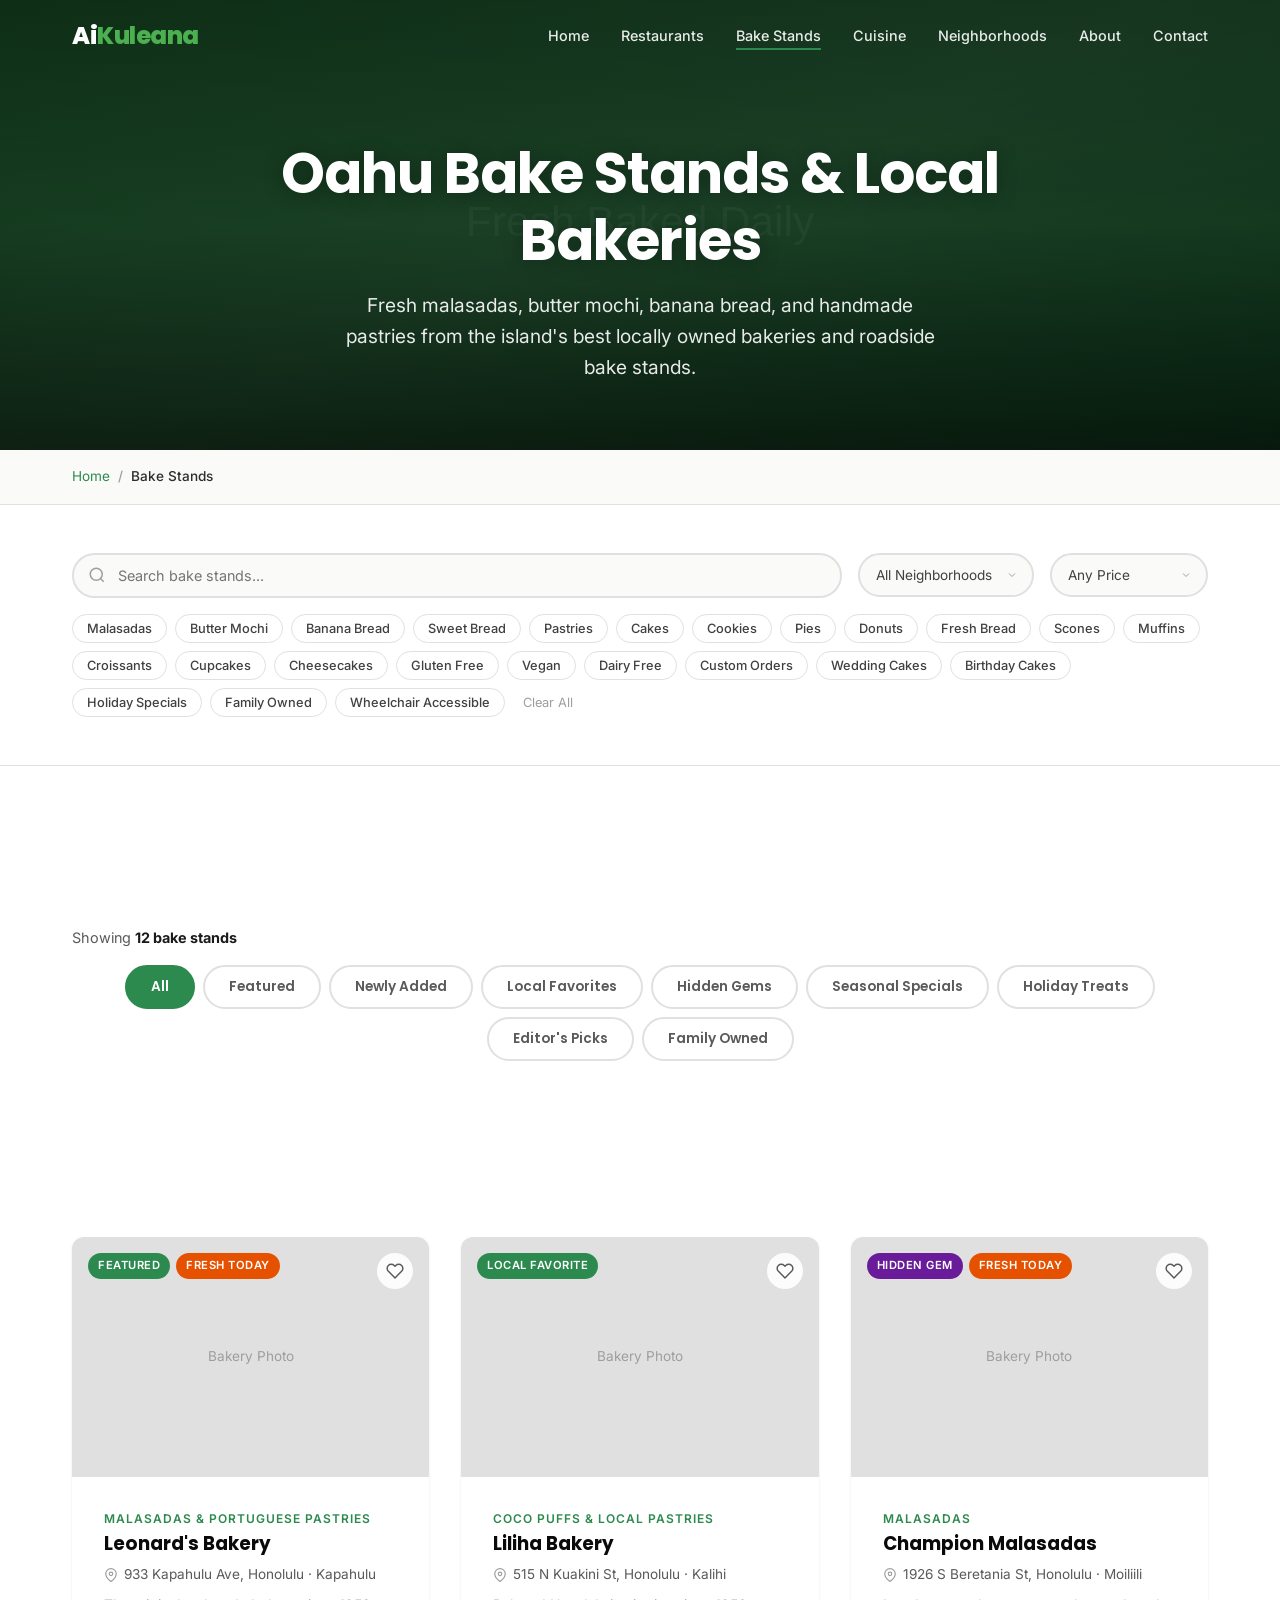
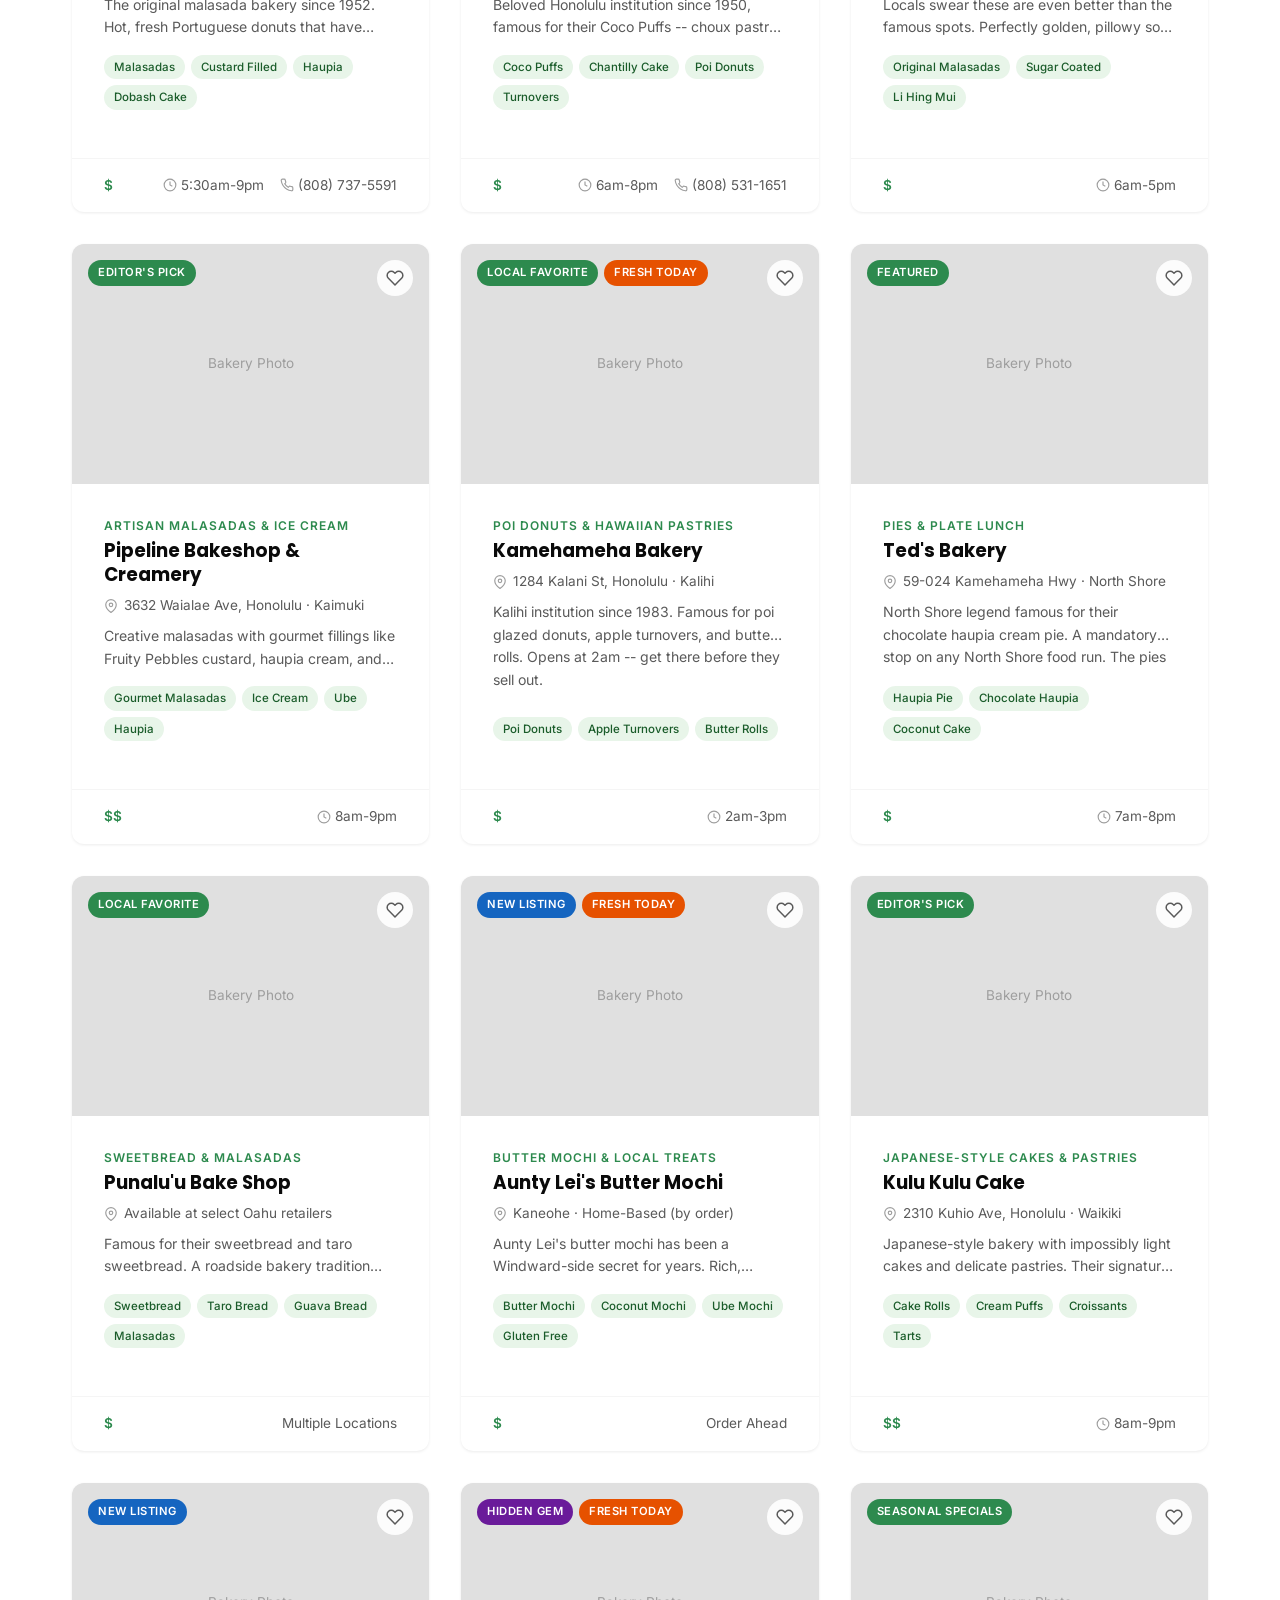
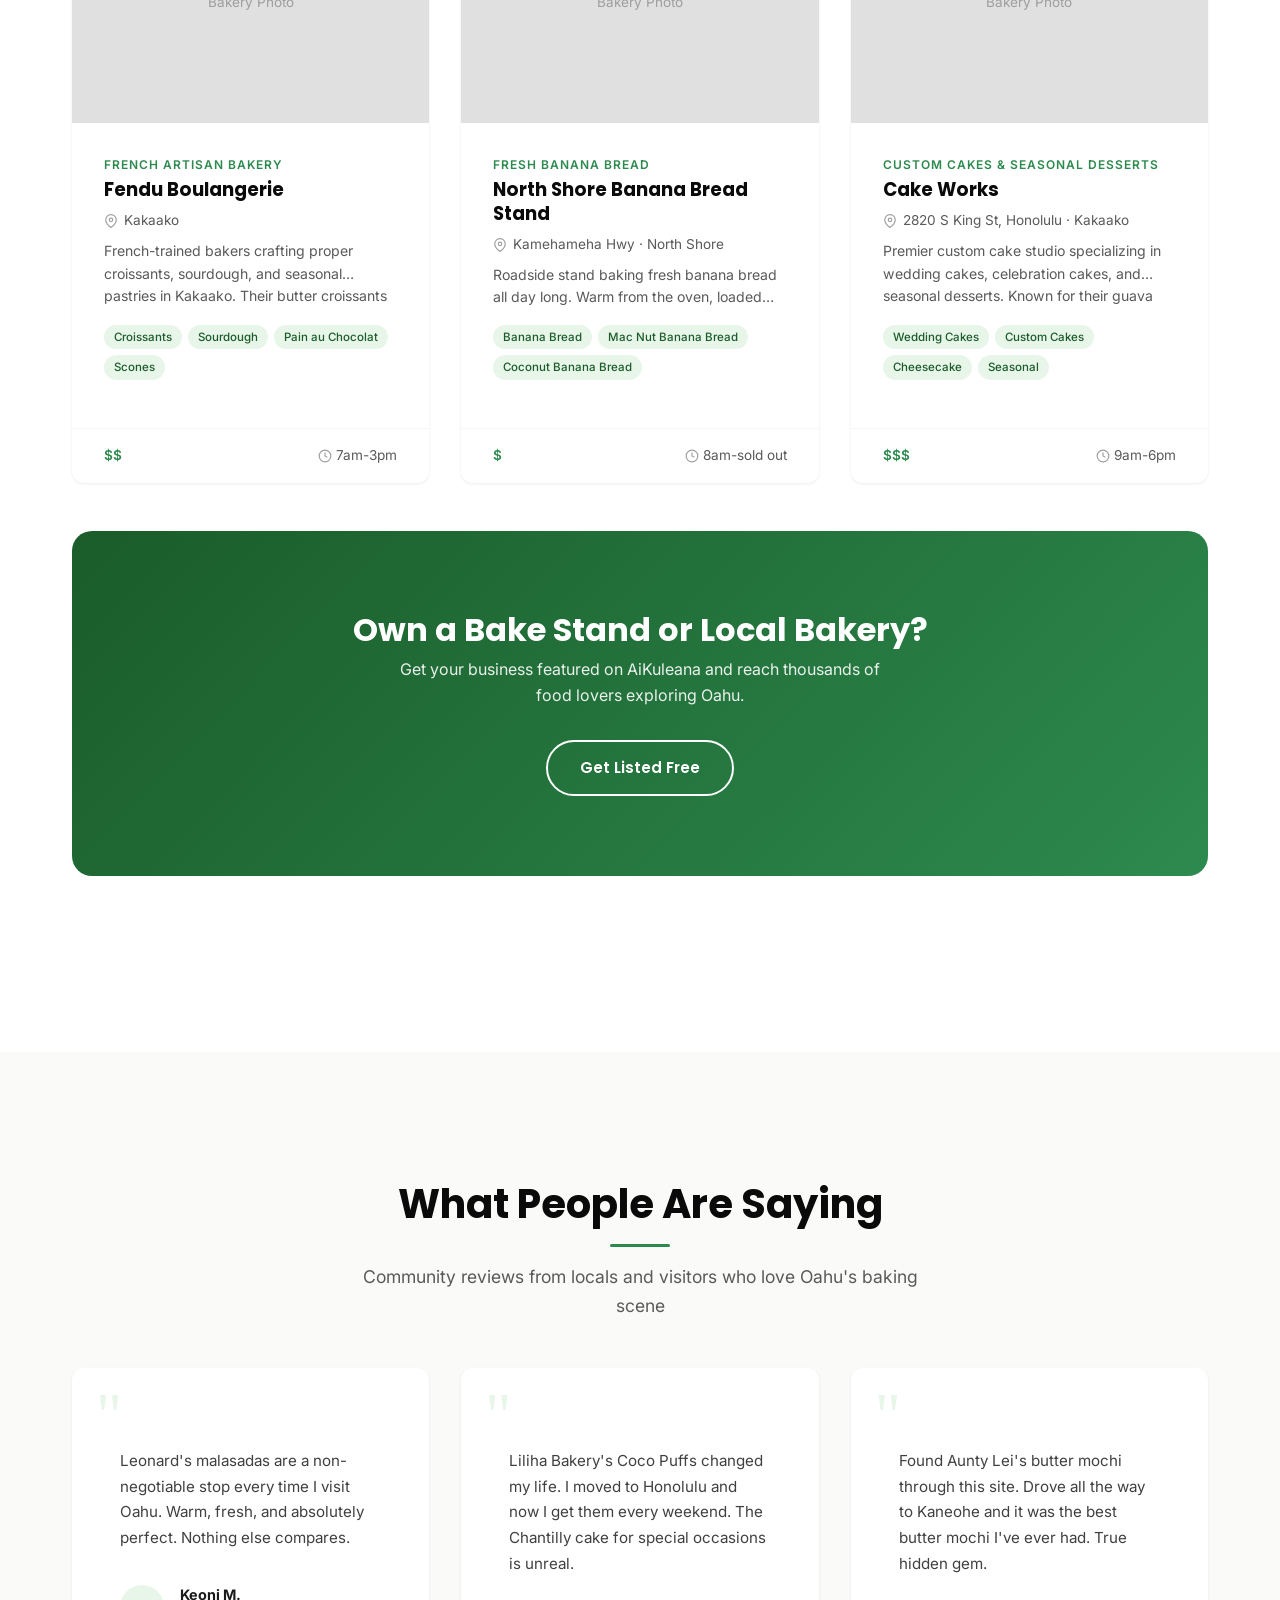
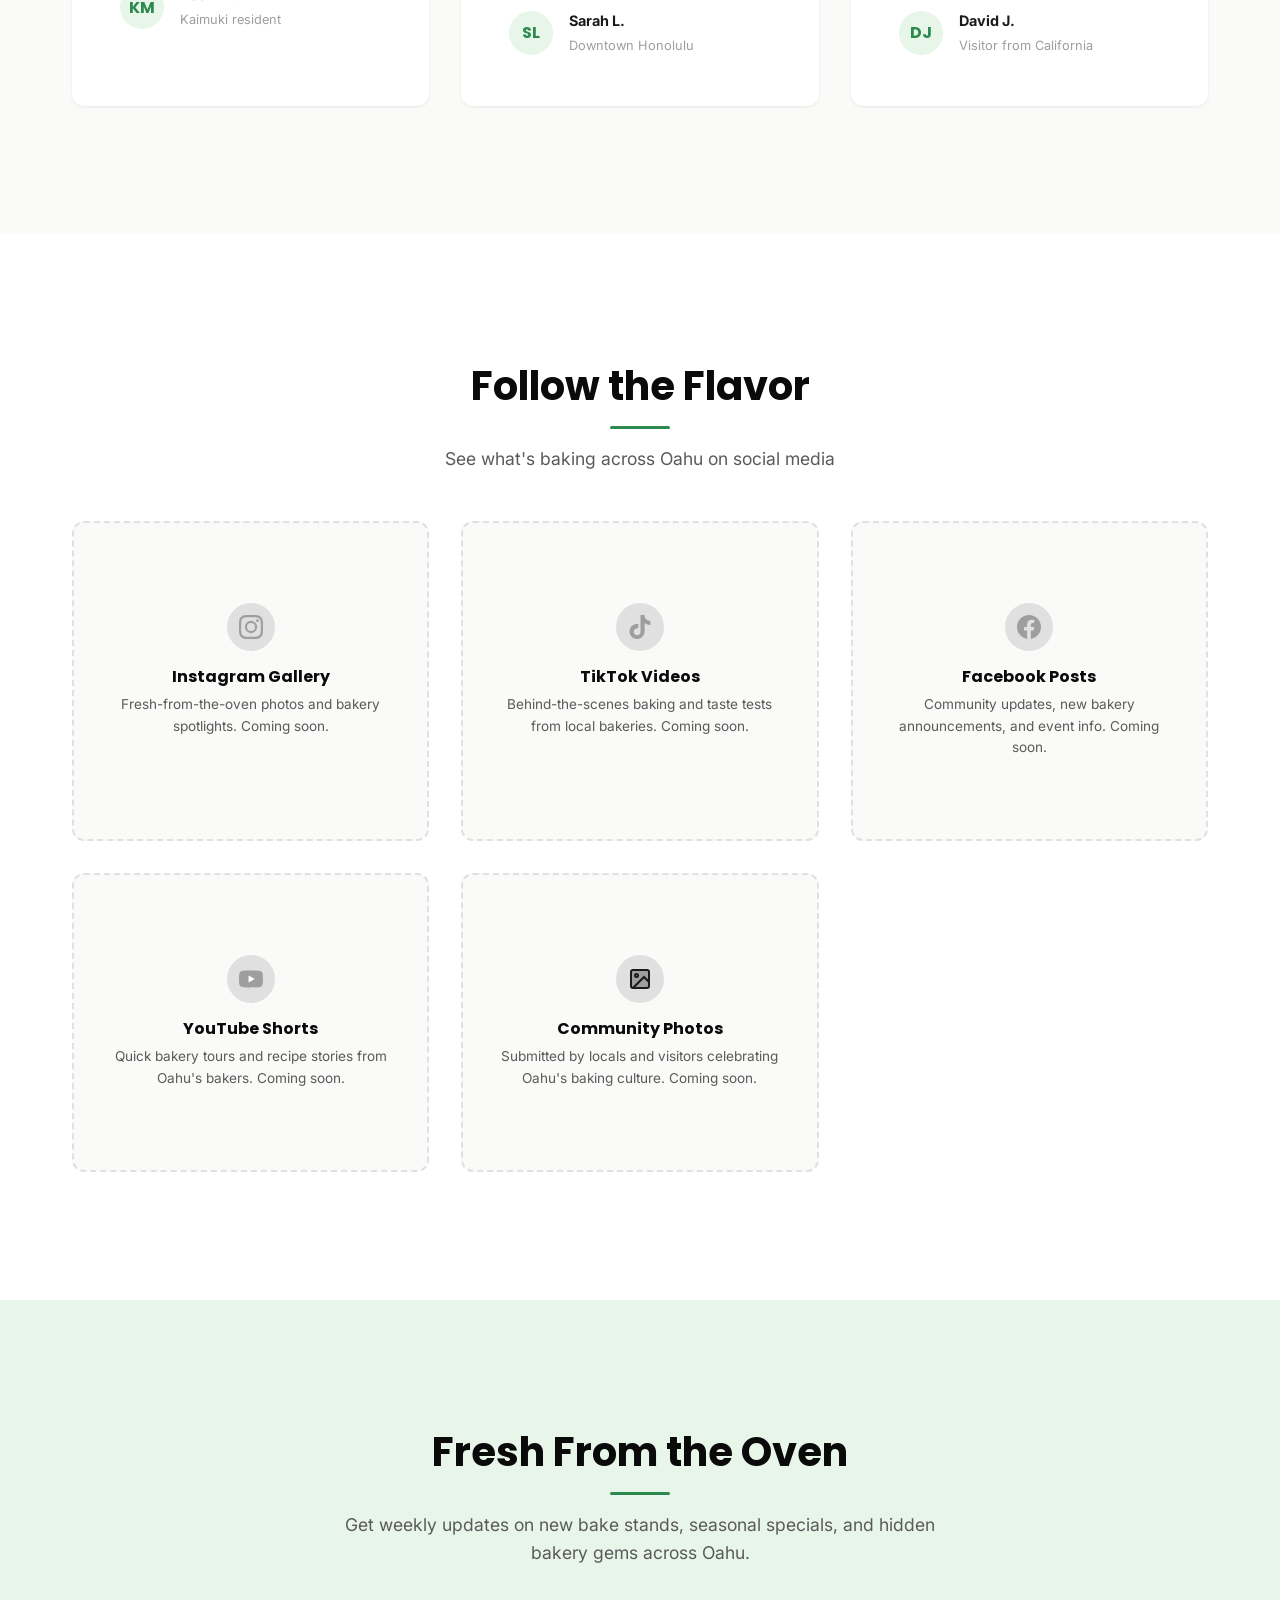
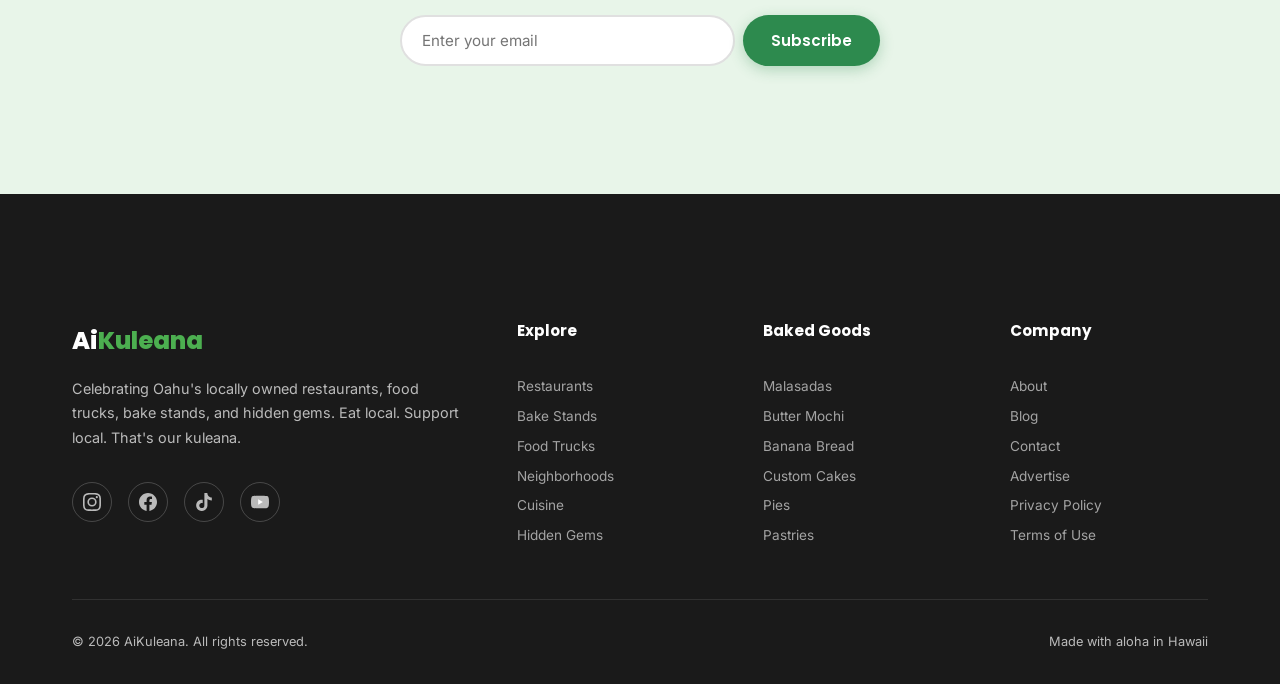
==== bake-stands.html @ cbc02be2 "Add Bake Stands section - dedicated page with 12 local bakeries, filters, testimonials, social place" ====
<!DOCTYPE html>
<html lang="en">
<head>
  <meta charset="UTF-8">
  <meta name="viewport" content="width=device-width, initial-scale=1.0">
  <title>Bake Stands &amp; Local Bakeries - AiKuleana | Oahu Baking Guide</title>
  <meta name="description" content="Discover Oahu's best locally owned bake stands, roadside bakeries, pastry shops, and hidden dessert gems. Fresh malasadas, butter mochi, banana bread, and more.">
  <meta name="keywords" content="Oahu bakeries, bake stands Hawaii, malasadas Oahu, butter mochi, banana bread Hawaii, local bakery, Hawaiian desserts, pastry shop Honolulu">
  <link rel="canonical" href="https://aikuleana.com/bake-stands">

  <!-- Open Graph -->
  <meta property="og:type" content="website">
  <meta property="og:title" content="Bake Stands &amp; Local Bakeries - AiKuleana">
  <meta property="og:description" content="Discover Oahu's best locally owned bake stands, roadside bakeries, and hidden dessert gems.">
  <meta property="og:url" content="https://aikuleana.com/bake-stands">
  <meta property="og:site_name" content="AiKuleana">

  <!-- Twitter Card -->
  <meta name="twitter:card" content="summary_large_image">
  <meta name="twitter:title" content="Bake Stands &amp; Local Bakeries - AiKuleana">
  <meta name="twitter:description" content="Discover Oahu's best locally owned bake stands, roadside bakeries, and hidden dessert gems.">

  <!-- Fonts -->
  <link rel="preconnect" href="https://fonts.googleapis.com">
  <link rel="preconnect" href="https://fonts.gstatic.com" crossorigin>
  <link href="https://fonts.googleapis.com/css2?family=Poppins:wght@400;600;700;800&family=Inter:wght@400;500;600&display=swap" rel="stylesheet">

  <!-- Styles -->
  <link rel="stylesheet" href="css/style.css">
  <link rel="stylesheet" href="css/bake-stands.css">

  <!-- Schema.org - Bakery Collection -->
  <script type="application/ld+json">
  {
    "@context": "https://schema.org",
    "@type": "CollectionPage",
    "name": "Oahu Bake Stands & Local Bakeries",
    "description": "A curated directory of locally owned bake stands, roadside bakeries, dessert kiosks, and neighborhood pastry shops across Oahu.",
    "url": "https://aikuleana.com/bake-stands",
    "isPartOf": {
      "@type": "WebSite",
      "name": "AiKuleana",
      "url": "https://aikuleana.com/"
    }
  }
  </script>

  <!-- Breadcrumb Schema -->
  <script type="application/ld+json">
  {
    "@context": "https://schema.org",
    "@type": "BreadcrumbList",
    "itemListElement": [
      { "@type": "ListItem", "position": 1, "name": "Home", "item": "https://aikuleana.com/" },
      { "@type": "ListItem", "position": 2, "name": "Bake Stands", "item": "https://aikuleana.com/bake-stands" }
    ]
  }
  </script>

  <!-- Bakery Schema samples -->
  <script type="application/ld+json">
  [
    {
      "@context": "https://schema.org",
      "@type": "Bakery",
      "name": "Leonard's Bakery",
      "description": "The original malasada bakery since 1952. Hot, fresh Portuguese donuts that have become a Hawaii icon.",
      "address": { "@type": "PostalAddress", "streetAddress": "933 Kapahulu Ave", "addressLocality": "Honolulu", "addressRegion": "HI", "postalCode": "96816" },
      "geo": { "@type": "GeoCoordinates", "latitude": 21.2753, "longitude": -157.8139 },
      "telephone": "+1-808-737-5591",
      "priceRange": "$",
      "servesCuisine": ["Portuguese", "Hawaiian", "Bakery"],
      "openingHours": ["Mo-Th 05:30-21:00", "Fr-Sa 05:30-22:00", "Su 05:30-21:00"]
    },
    {
      "@context": "https://schema.org",
      "@type": "Bakery",
      "name": "Champion Malasadas",
      "description": "Family-owned malasada shop in Kalihi known for perfectly golden, sugar-coated fresh malasadas.",
      "address": { "@type": "PostalAddress", "streetAddress": "1926 S Beretania St", "addressLocality": "Honolulu", "addressRegion": "HI", "postalCode": "96826" },
      "priceRange": "$",
      "servesCuisine": ["Portuguese", "Hawaiian", "Bakery"]
    },
    {
      "@context": "https://schema.org",
      "@type": "Bakery",
      "name": "Liliha Bakery",
      "description": "Beloved Honolulu institution famous for Coco Puffs and classic local-style pastries since 1950.",
      "address": { "@type": "PostalAddress", "streetAddress": "515 N Kuakini St", "addressLocality": "Honolulu", "addressRegion": "HI", "postalCode": "96817" },
      "telephone": "+1-808-531-1651",
      "priceRange": "$",
      "servesCuisine": ["Hawaiian", "Bakery", "American"]
    },
    {
      "@context": "https://schema.org",
      "@type": "Bakery",
      "name": "Pipeline Bakeshop & Creamery",
      "description": "Artisan malasadas with creative fillings like Fruity Pebbles custard and haupia cream.",
      "address": { "@type": "PostalAddress", "streetAddress": "3632 Waialae Ave", "addressLocality": "Honolulu", "addressRegion": "HI", "postalCode": "96816" },
      "priceRange": "$$",
      "servesCuisine": ["Hawaiian", "Bakery", "Desserts"]
    },
    {
      "@context": "https://schema.org",
      "@type": "Bakery",
      "name": "Punalu'u Bake Shop",
      "description": "Famous for their sweetbread and malasadas. A roadside bakery tradition beloved by locals and visitors.",
      "priceRange": "$",
      "servesCuisine": ["Hawaiian", "Portuguese", "Bakery"]
    },
    {
      "@context": "https://schema.org",
      "@type": "Bakery",
      "name": "Kamehameha Bakery",
      "description": "Kalihi institution known for poi glazed donuts, apple turnovers, and classic Hawaiian pastries. Open since 1983.",
      "address": { "@type": "PostalAddress", "streetAddress": "1284 Kalani St", "addressLocality": "Honolulu", "addressRegion": "HI", "postalCode": "96817" },
      "priceRange": "$",
      "servesCuisine": ["Hawaiian", "Bakery"]
    }
  ]
  </script>

  <!-- Google tag (gtag.js) -->
  <script async src="https://www.googletagmanager.com/gtag/js?id=G-SRL8V217YT"></script>
  <script>
    window.dataLayer = window.dataLayer || [];
    function gtag(){dataLayer.push(arguments);}
    gtag('js', new Date());
    gtag('config', 'G-SRL8V217YT');
  </script>
</head>
<body>

  <!-- Preloader -->
  <div id="preloader" aria-hidden="true">
    <div class="loader-ring"></div>
    <div class="loader-text">AiKuleana</div>
  </div>

  <!-- Skip to Content -->
  <a href="#main" class="sr-only">Skip to main content</a>

  <!-- Navigation -->
  <nav class="navbar" role="navigation" aria-label="Main navigation">
    <div class="container">
      <a href="/" class="nav-logo" aria-label="AiKuleana Home">Ai<span>Kuleana</span></a>
      <ul class="nav-links" id="nav-links" role="menubar">
        <li role="none"><a href="/" role="menuitem">Home</a></li>
        <li role="none"><a href="/#restaurants" role="menuitem">Restaurants</a></li>
        <li role="none"><a href="/bake-stands" role="menuitem" class="active">Bake Stands</a></li>
        <li role="none"><a href="/#cuisines" role="menuitem">Cuisine</a></li>
        <li role="none"><a href="/#neighborhoods" role="menuitem">Neighborhoods</a></li>
        <li role="none"><a href="/#about" role="menuitem">About</a></li>
        <li role="none"><a href="/#contact" role="menuitem">Contact</a></li>
      </ul>
      <button class="nav-toggle" aria-label="Toggle navigation menu" aria-expanded="false" aria-controls="nav-links">
        <span></span>
        <span></span>
        <span></span>
      </button>
    </div>
  </nav>

  <!-- Page Hero -->
  <header class="page-hero" role="banner">
    <div class="hero-bg" aria-hidden="true">
      <img src="data:image/svg+xml,%3Csvg xmlns='http://www.w3.org/2000/svg' width='1920' height='800'%3E%3Cdefs%3E%3ClinearGradient id='g' x1='0%25' y1='0%25' x2='100%25' y2='100%25'%3E%3Cstop offset='0%25' stop-color='%231a5c2a'/%3E%3Cstop offset='50%25' stop-color='%232d6b3f'/%3E%3Cstop offset='100%25' stop-color='%23145228'/%3E%3C/linearGradient%3E%3C/defs%3E%3Crect fill='url(%23g)' width='1920' height='800'/%3E%3Ctext x='960' y='400' font-family='sans-serif' font-size='64' fill='rgba(255,255,255,0.08)' text-anchor='middle' dominant-baseline='middle'%3EFresh Baked Daily%3C/text%3E%3C/svg%3E" alt="" class="active" width="1920" height="800">
      <img src="data:image/svg+xml,%3Csvg xmlns='http://www.w3.org/2000/svg' width='1920' height='800'%3E%3Cdefs%3E%3ClinearGradient id='g' x1='100%25' y1='0%25' x2='0%25' y2='100%25'%3E%3Cstop offset='0%25' stop-color='%230d3d1a'/%3E%3Cstop offset='100%25' stop-color='%232d8a4e'/%3E%3C/linearGradient%3E%3C/defs%3E%3Crect fill='url(%23g)' width='1920' height='800'/%3E%3Ctext x='960' y='400' font-family='sans-serif' font-size='64' fill='rgba(255,255,255,0.08)' text-anchor='middle' dominant-baseline='middle'%3EMalasadas%3C/text%3E%3C/svg%3E" alt="" width="1920" height="800">
      <img src="data:image/svg+xml,%3Csvg xmlns='http://www.w3.org/2000/svg' width='1920' height='800'%3E%3Cdefs%3E%3ClinearGradient id='g' x1='0%25' y1='100%25' x2='100%25' y2='0%25'%3E%3Cstop offset='0%25' stop-color='%231a5c2a'/%3E%3Cstop offset='100%25' stop-color='%23a8d5ba'/%3E%3C/linearGradient%3E%3C/defs%3E%3Crect fill='url(%23g)' width='1920' height='800'/%3E%3Ctext x='960' y='400' font-family='sans-serif' font-size='64' fill='rgba(255,255,255,0.08)' text-anchor='middle' dominant-baseline='middle'%3EButter Mochi%3C/text%3E%3C/svg%3E" alt="" width="1920" height="800">
    </div>
    <div class="hero-overlay"></div>
    <div class="hero-content">
      <h1>Oahu Bake Stands &amp; Local Bakeries</h1>
      <p>Fresh malasadas, butter mochi, banana bread, and handmade pastries from the island's best locally owned bakeries and roadside bake stands.</p>
    </div>
  </header>

  <!-- Breadcrumbs -->
  <nav class="breadcrumbs" aria-label="Breadcrumb">
    <div class="container">
      <ol>
        <li><a href="/">Home</a></li>
        <li aria-current="page">Bake Stands</li>
      </ol>
    </div>
  </nav>

  <main id="main">

    <!-- Filter Section -->
    <section class="filter-section" aria-label="Filter bake stands">
      <div class="container">
        <div class="filter-bar">
          <div class="filter-search">
            <svg viewBox="0 0 24 24" fill="none" stroke="currentColor" stroke-width="2" aria-hidden="true"><circle cx="11" cy="11" r="8"/><line x1="21" y1="21" x2="16.65" y2="16.65"/></svg>
            <label for="bake-search" class="sr-only">Search bake stands</label>
            <input type="search" id="bake-search" placeholder="Search bake stands...">
          </div>
          <div class="filter-dropdown">
            <label for="filter-neighborhood" class="sr-only">Filter by neighborhood</label>
            <select id="filter-neighborhood">
              <option value="">All Neighborhoods</option>
              <option value="waikiki">Waikiki</option>
              <option value="kaimuki">Kaimuki</option>
              <option value="kapahulu">Kapahulu</option>
              <option value="kalihi">Kalihi</option>
              <option value="kakaako">Kakaako</option>
              <option value="manoa">Manoa</option>
              <option value="chinatown">Chinatown</option>
              <option value="north-shore">North Shore</option>
              <option value="kailua">Kailua</option>
              <option value="pearl-city">Pearl City</option>
              <option value="aiea">Aiea</option>
              <option value="waipahu">Waipahu</option>
              <option value="ewa-beach">Ewa Beach</option>
              <option value="kapolei">Kapolei</option>
              <option value="haleiwa">Haleiwa</option>
              <option value="kaneohe">Kaneohe</option>
              <option value="hawaii-kai">Hawaii Kai</option>
            </select>
          </div>
          <div class="filter-dropdown">
            <label for="filter-price" class="sr-only">Filter by price</label>
            <select id="filter-price">
              <option value="">Any Price</option>
              <option value="$">$ - Budget</option>
              <option value="$$">$$ - Moderate</option>
              <option value="$$$">$$$ - Premium</option>
            </select>
          </div>
        </div>
        <div class="filter-tags" role="group" aria-label="Quick filters">
          <button class="filter-tag" data-filter="malasadas">Malasadas</button>
          <button class="filter-tag" data-filter="butter-mochi">Butter Mochi</button>
          <button class="filter-tag" data-filter="banana-bread">Banana Bread</button>
          <button class="filter-tag" data-filter="sweet-bread">Sweet Bread</button>
          <button class="filter-tag" data-filter="pastries">Pastries</button>
          <button class="filter-tag" data-filter="cakes">Cakes</button>
          <button class="filter-tag" data-filter="cookies">Cookies</button>
          <button class="filter-tag" data-filter="pies">Pies</button>
          <button class="filter-tag" data-filter="donuts">Donuts</button>
          <button class="filter-tag" data-filter="bread">Fresh Bread</button>
          <button class="filter-tag" data-filter="scones">Scones</button>
          <button class="filter-tag" data-filter="muffins">Muffins</button>
          <button class="filter-tag" data-filter="croissants">Croissants</button>
          <button class="filter-tag" data-filter="cupcakes">Cupcakes</button>
          <button class="filter-tag" data-filter="cheesecakes">Cheesecakes</button>
          <button class="filter-tag" data-filter="gluten-free">Gluten Free</button>
          <button class="filter-tag" data-filter="vegan">Vegan</button>
          <button class="filter-tag" data-filter="dairy-free">Dairy Free</button>
          <button class="filter-tag" data-filter="custom-orders">Custom Orders</button>
          <button class="filter-tag" data-filter="wedding-cakes">Wedding Cakes</button>
          <button class="filter-tag" data-filter="birthday-cakes">Birthday Cakes</button>
          <button class="filter-tag" data-filter="holiday-specials">Holiday Specials</button>
          <button class="filter-tag" data-filter="family-owned">Family Owned</button>
          <button class="filter-tag" data-filter="accessible">Wheelchair Accessible</button>
          <button class="filter-clear" aria-label="Clear all filters">Clear All</button>
        </div>
      </div>
    </section>

    <!-- Results Bar + Section Tabs -->
    <section class="section" style="padding-bottom:0;">
      <div class="container">
        <div class="results-bar">
          <span class="results-count">Showing <strong id="results-count">12 bake stands</strong></span>
        </div>
        <div class="section-tabs" role="tablist" aria-label="Browse categories">
          <button class="section-tab active" data-tab="all" role="tab">All</button>
          <button class="section-tab" data-tab="featured" role="tab">Featured</button>
          <button class="section-tab" data-tab="new" role="tab">Newly Added</button>
          <button class="section-tab" data-tab="favorites" role="tab">Local Favorites</button>
          <button class="section-tab" data-tab="gems" role="tab">Hidden Gems</button>
          <button class="section-tab" data-tab="seasonal" role="tab">Seasonal Specials</button>
          <button class="section-tab" data-tab="holiday" role="tab">Holiday Treats</button>
          <button class="section-tab" data-tab="editors" role="tab">Editor's Picks</button>
          <button class="section-tab" data-tab="family" role="tab">Family Owned</button>
        </div>
      </div>
    </section>

    <!-- Bake Stand Listings -->
    <section class="section" aria-label="Bake stand listings">
      <div class="container">
        <div class="card-grid">

          <!-- 1. Leonard's Bakery -->
          <article class="bake-card reveal" data-tab-content="featured" data-name="leonard's bakery" data-neighborhood="kapahulu" data-price="$" data-tags="malasadas,donuts,pastries,family-owned,accessible">
            <div class="card-image placeholder-img">
              <div class="card-badges">
                <span class="card-badge">Featured</span>
                <span class="card-badge fresh">Fresh Today</span>
              </div>
              <button class="card-favorite" aria-label="Add to favorites">
                <svg viewBox="0 0 24 24" stroke-width="2" stroke-linecap="round" stroke-linejoin="round"><path d="M20.84 4.61a5.5 5.5 0 0 0-7.78 0L12 5.67l-1.06-1.06a5.5 5.5 0 0 0-7.78 7.78l1.06 1.06L12 21.23l7.78-7.78 1.06-1.06a5.5 5.5 0 0 0 0-7.78z"/></svg>
              </button>
              <div style="padding:90px 20px;text-align:center;color:var(--gray-400);">Bakery Photo</div>
            </div>
            <div class="card-body">
              <div class="card-specialty">Malasadas &amp; Portuguese Pastries</div>
              <h3><a href="#">Leonard's Bakery</a></h3>
              <div class="card-location">
                <svg viewBox="0 0 24 24" fill="none" stroke="currentColor" stroke-width="2"><path d="M21 10c0 7-9 13-9 13s-9-6-9-13a9 9 0 0 1 18 0z"/><circle cx="12" cy="10" r="3"/></svg>
                933 Kapahulu Ave, Honolulu &middot; Kapahulu
              </div>
              <p class="card-desc">The original malasada bakery since 1952. Hot, fresh Portuguese donuts that have become a Hawaii icon. Lines form early and stay long -- always worth the wait.</p>
              <div class="card-specialties">
                <span class="specialty-tag">Malasadas</span>
                <span class="specialty-tag">Custard Filled</span>
                <span class="specialty-tag">Haupia</span>
                <span class="specialty-tag">Dobash Cake</span>
              </div>
            </div>
            <div class="card-footer">
              <span class="card-price">$</span>
              <div class="card-info">
                <span><svg viewBox="0 0 24 24" fill="none" stroke="currentColor" stroke-width="2"><circle cx="12" cy="12" r="10"/><polyline points="12 6 12 12 16 14"/></svg> 5:30am-9pm</span>
                <span><svg viewBox="0 0 24 24" fill="none" stroke="currentColor" stroke-width="2"><path d="M22 16.92v3a2 2 0 0 1-2.18 2 19.79 19.79 0 0 1-8.63-3.07 19.5 19.5 0 0 1-6-6 19.79 19.79 0 0 1-3.07-8.67A2 2 0 0 1 4.11 2h3a2 2 0 0 1 2 1.72c.127.96.361 1.903.7 2.81a2 2 0 0 1-.45 2.11L8.09 9.91a16 16 0 0 0 6 6l1.27-1.27a2 2 0 0 1 2.11-.45c.907.339 1.85.573 2.81.7A2 2 0 0 1 22 16.92z"/></svg> (808) 737-5591</span>
              </div>
            </div>
          </article>

          <!-- 2. Liliha Bakery -->
          <article class="bake-card reveal" data-tab-content="favorites" data-name="liliha bakery" data-neighborhood="kalihi" data-price="$" data-tags="pastries,donuts,cakes,family-owned,accessible">
            <div class="card-image placeholder-img">
              <div class="card-badges">
                <span class="card-badge">Local Favorite</span>
              </div>
              <button class="card-favorite" aria-label="Add to favorites">
                <svg viewBox="0 0 24 24" stroke-width="2" stroke-linecap="round" stroke-linejoin="round"><path d="M20.84 4.61a5.5 5.5 0 0 0-7.78 0L12 5.67l-1.06-1.06a5.5 5.5 0 0 0-7.78 7.78l1.06 1.06L12 21.23l7.78-7.78 1.06-1.06a5.5 5.5 0 0 0 0-7.78z"/></svg>
              </button>
              <div style="padding:90px 20px;text-align:center;color:var(--gray-400);">Bakery Photo</div>
            </div>
            <div class="card-body">
              <div class="card-specialty">Coco Puffs &amp; Local Pastries</div>
              <h3><a href="#">Liliha Bakery</a></h3>
              <div class="card-location">
                <svg viewBox="0 0 24 24" fill="none" stroke="currentColor" stroke-width="2"><path d="M21 10c0 7-9 13-9 13s-9-6-9-13a9 9 0 0 1 18 0z"/><circle cx="12" cy="10" r="3"/></svg>
                515 N Kuakini St, Honolulu &middot; Kalihi
              </div>
              <p class="card-desc">Beloved Honolulu institution since 1950, famous for their Coco Puffs -- choux pastry with chocolate frosting and Chantilly cream. A true local treasure.</p>
              <div class="card-specialties">
                <span class="specialty-tag">Coco Puffs</span>
                <span class="specialty-tag">Chantilly Cake</span>
                <span class="specialty-tag">Poi Donuts</span>
                <span class="specialty-tag">Turnovers</span>
              </div>
            </div>
            <div class="card-footer">
              <span class="card-price">$</span>
              <div class="card-info">
                <span><svg viewBox="0 0 24 24" fill="none" stroke="currentColor" stroke-width="2"><circle cx="12" cy="12" r="10"/><polyline points="12 6 12 12 16 14"/></svg> 6am-8pm</span>
                <span><svg viewBox="0 0 24 24" fill="none" stroke="currentColor" stroke-width="2"><path d="M22 16.92v3a2 2 0 0 1-2.18 2 19.79 19.79 0 0 1-8.63-3.07 19.5 19.5 0 0 1-6-6 19.79 19.79 0 0 1-3.07-8.67A2 2 0 0 1 4.11 2h3a2 2 0 0 1 2 1.72c.127.96.361 1.903.7 2.81a2 2 0 0 1-.45 2.11L8.09 9.91a16 16 0 0 0 6 6l1.27-1.27a2 2 0 0 1 2.11-.45c.907.339 1.85.573 2.81.7A2 2 0 0 1 22 16.92z"/></svg> (808) 531-1651</span>
              </div>
            </div>
          </article>

          <!-- 3. Champion Malasadas -->
          <article class="bake-card reveal" data-tab-content="gems" data-name="champion malasadas" data-neighborhood="kalihi" data-price="$" data-tags="malasadas,donuts,family-owned">
            <div class="card-image placeholder-img">
              <div class="card-badges">
                <span class="card-badge gem">Hidden Gem</span>
                <span class="card-badge fresh">Fresh Today</span>
              </div>
              <button class="card-favorite" aria-label="Add to favorites">
                <svg viewBox="0 0 24 24" stroke-width="2" stroke-linecap="round" stroke-linejoin="round"><path d="M20.84 4.61a5.5 5.5 0 0 0-7.78 0L12 5.67l-1.06-1.06a5.5 5.5 0 0 0-7.78 7.78l1.06 1.06L12 21.23l7.78-7.78 1.06-1.06a5.5 5.5 0 0 0 0-7.78z"/></svg>
              </button>
              <div style="padding:90px 20px;text-align:center;color:var(--gray-400);">Bakery Photo</div>
            </div>
            <div class="card-body">
              <div class="card-specialty">Malasadas</div>
              <h3><a href="#">Champion Malasadas</a></h3>
              <div class="card-location">
                <svg viewBox="0 0 24 24" fill="none" stroke="currentColor" stroke-width="2"><path d="M21 10c0 7-9 13-9 13s-9-6-9-13a9 9 0 0 1 18 0z"/><circle cx="12" cy="10" r="3"/></svg>
                1926 S Beretania St, Honolulu &middot; Moiliili
              </div>
              <p class="card-desc">Locals swear these are even better than the famous spots. Perfectly golden, pillowy soft, and generously coated in sugar. The real deal.</p>
              <div class="card-specialties">
                <span class="specialty-tag">Original Malasadas</span>
                <span class="specialty-tag">Sugar Coated</span>
                <span class="specialty-tag">Li Hing Mui</span>
              </div>
            </div>
            <div class="card-footer">
              <span class="card-price">$</span>
              <div class="card-info">
                <span><svg viewBox="0 0 24 24" fill="none" stroke="currentColor" stroke-width="2"><circle cx="12" cy="12" r="10"/><polyline points="12 6 12 12 16 14"/></svg> 6am-5pm</span>
              </div>
            </div>
          </article>

          <!-- 4. Pipeline Bakeshop -->
          <article class="bake-card reveal" data-tab-content="editors" data-name="pipeline bakeshop and creamery" data-neighborhood="kaimuki" data-price="$$" data-tags="malasadas,donuts,pastries,cakes,custom-orders,accessible">
            <div class="card-image placeholder-img">
              <div class="card-badges">
                <span class="card-badge">Editor's Pick</span>
              </div>
              <button class="card-favorite" aria-label="Add to favorites">
                <svg viewBox="0 0 24 24" stroke-width="2" stroke-linecap="round" stroke-linejoin="round"><path d="M20.84 4.61a5.5 5.5 0 0 0-7.78 0L12 5.67l-1.06-1.06a5.5 5.5 0 0 0-7.78 7.78l1.06 1.06L12 21.23l7.78-7.78 1.06-1.06a5.5 5.5 0 0 0 0-7.78z"/></svg>
              </button>
              <div style="padding:90px 20px;text-align:center;color:var(--gray-400);">Bakery Photo</div>
            </div>
            <div class="card-body">
              <div class="card-specialty">Artisan Malasadas &amp; Ice Cream</div>
              <h3><a href="#">Pipeline Bakeshop &amp; Creamery</a></h3>
              <div class="card-location">
                <svg viewBox="0 0 24 24" fill="none" stroke="currentColor" stroke-width="2"><path d="M21 10c0 7-9 13-9 13s-9-6-9-13a9 9 0 0 1 18 0z"/><circle cx="12" cy="10" r="3"/></svg>
                3632 Waialae Ave, Honolulu &middot; Kaimuki
              </div>
              <p class="card-desc">Creative malasadas with gourmet fillings like Fruity Pebbles custard, haupia cream, and ube. Paired with homemade ice cream -- next-level local desserts.</p>
              <div class="card-specialties">
                <span class="specialty-tag">Gourmet Malasadas</span>
                <span class="specialty-tag">Ice Cream</span>
                <span class="specialty-tag">Ube</span>
                <span class="specialty-tag">Haupia</span>
              </div>
            </div>
            <div class="card-footer">
              <span class="card-price">$$</span>
              <div class="card-info">
                <span><svg viewBox="0 0 24 24" fill="none" stroke="currentColor" stroke-width="2"><circle cx="12" cy="12" r="10"/><polyline points="12 6 12 12 16 14"/></svg> 8am-9pm</span>
              </div>
            </div>
          </article>

          <!-- 5. Kamehameha Bakery -->
          <article class="bake-card reveal" data-tab-content="favorites" data-name="kamehameha bakery" data-neighborhood="kalihi" data-price="$" data-tags="donuts,pastries,bread,butter-mochi,family-owned">
            <div class="card-image placeholder-img">
              <div class="card-badges">
                <span class="card-badge">Local Favorite</span>
                <span class="card-badge fresh">Fresh Today</span>
              </div>
              <button class="card-favorite" aria-label="Add to favorites">
                <svg viewBox="0 0 24 24" stroke-width="2" stroke-linecap="round" stroke-linejoin="round"><path d="M20.84 4.61a5.5 5.5 0 0 0-7.78 0L12 5.67l-1.06-1.06a5.5 5.5 0 0 0-7.78 7.78l1.06 1.06L12 21.23l7.78-7.78 1.06-1.06a5.5 5.5 0 0 0 0-7.78z"/></svg>
              </button>
              <div style="padding:90px 20px;text-align:center;color:var(--gray-400);">Bakery Photo</div>
            </div>
            <div class="card-body">
              <div class="card-specialty">Poi Donuts &amp; Hawaiian Pastries</div>
              <h3><a href="#">Kamehameha Bakery</a></h3>
              <div class="card-location">
                <svg viewBox="0 0 24 24" fill="none" stroke="currentColor" stroke-width="2"><path d="M21 10c0 7-9 13-9 13s-9-6-9-13a9 9 0 0 1 18 0z"/><circle cx="12" cy="10" r="3"/></svg>
                1284 Kalani St, Honolulu &middot; Kalihi
              </div>
              <p class="card-desc">Kalihi institution since 1983. Famous for poi glazed donuts, apple turnovers, and butter rolls. Opens at 2am -- get there before they sell out.</p>
              <div class="card-specialties">
                <span class="specialty-tag">Poi Donuts</span>
                <span class="specialty-tag">Apple Turnovers</span>
                <span class="specialty-tag">Butter Rolls</span>
              </div>
            </div>
            <div class="card-footer">
              <span class="card-price">$</span>
              <div class="card-info">
                <span><svg viewBox="0 0 24 24" fill="none" stroke="currentColor" stroke-width="2"><circle cx="12" cy="12" r="10"/><polyline points="12 6 12 12 16 14"/></svg> 2am-3pm</span>
              </div>
            </div>
          </article>

          <!-- 6. Ted's Bakery -->
          <article class="bake-card reveal" data-tab-content="featured" data-name="ted's bakery" data-neighborhood="north-shore" data-price="$" data-tags="pies,cakes,pastries,bread,family-owned,accessible">
            <div class="card-image placeholder-img">
              <div class="card-badges">
                <span class="card-badge">Featured</span>
              </div>
              <button class="card-favorite" aria-label="Add to favorites">
                <svg viewBox="0 0 24 24" stroke-width="2" stroke-linecap="round" stroke-linejoin="round"><path d="M20.84 4.61a5.5 5.5 0 0 0-7.78 0L12 5.67l-1.06-1.06a5.5 5.5 0 0 0-7.78 7.78l1.06 1.06L12 21.23l7.78-7.78 1.06-1.06a5.5 5.5 0 0 0 0-7.78z"/></svg>
              </button>
              <div style="padding:90px 20px;text-align:center;color:var(--gray-400);">Bakery Photo</div>
            </div>
            <div class="card-body">
              <div class="card-specialty">Pies &amp; Plate Lunch</div>
              <h3><a href="#">Ted's Bakery</a></h3>
              <div class="card-location">
                <svg viewBox="0 0 24 24" fill="none" stroke="currentColor" stroke-width="2"><path d="M21 10c0 7-9 13-9 13s-9-6-9-13a9 9 0 0 1 18 0z"/><circle cx="12" cy="10" r="3"/></svg>
                59-024 Kamehameha Hwy &middot; North Shore
              </div>
              <p class="card-desc">North Shore legend famous for their chocolate haupia cream pie. A mandatory stop on any North Shore food run. The pies sell out daily.</p>
              <div class="card-specialties">
                <span class="specialty-tag">Haupia Pie</span>
                <span class="specialty-tag">Chocolate Haupia</span>
                <span class="specialty-tag">Coconut Cake</span>
              </div>
            </div>
            <div class="card-footer">
              <span class="card-price">$</span>
              <div class="card-info">
                <span><svg viewBox="0 0 24 24" fill="none" stroke="currentColor" stroke-width="2"><circle cx="12" cy="12" r="10"/><polyline points="12 6 12 12 16 14"/></svg> 7am-8pm</span>
              </div>
            </div>
          </article>

          <!-- 7. Punalu'u Bake Shop -->
          <article class="bake-card reveal" data-tab-content="favorites" data-name="punalu'u bake shop" data-neighborhood="hawaii-kai" data-price="$" data-tags="sweet-bread,malasadas,bread,cookies,family-owned">
            <div class="card-image placeholder-img">
              <div class="card-badges">
                <span class="card-badge">Local Favorite</span>
              </div>
              <button class="card-favorite" aria-label="Add to favorites">
                <svg viewBox="0 0 24 24" stroke-width="2" stroke-linecap="round" stroke-linejoin="round"><path d="M20.84 4.61a5.5 5.5 0 0 0-7.78 0L12 5.67l-1.06-1.06a5.5 5.5 0 0 0-7.78 7.78l1.06 1.06L12 21.23l7.78-7.78 1.06-1.06a5.5 5.5 0 0 0 0-7.78z"/></svg>
              </button>
              <div style="padding:90px 20px;text-align:center;color:var(--gray-400);">Bakery Photo</div>
            </div>
            <div class="card-body">
              <div class="card-specialty">Sweetbread &amp; Malasadas</div>
              <h3><a href="#">Punalu'u Bake Shop</a></h3>
              <div class="card-location">
                <svg viewBox="0 0 24 24" fill="none" stroke="currentColor" stroke-width="2"><path d="M21 10c0 7-9 13-9 13s-9-6-9-13a9 9 0 0 1 18 0z"/><circle cx="12" cy="10" r="3"/></svg>
                Available at select Oahu retailers
              </div>
              <p class="card-desc">Famous for their sweetbread and taro sweetbread. A roadside bakery tradition beloved by locals statewide. Their guava, taro, and macadamia nut breads are iconic.</p>
              <div class="card-specialties">
                <span class="specialty-tag">Sweetbread</span>
                <span class="specialty-tag">Taro Bread</span>
                <span class="specialty-tag">Guava Bread</span>
                <span class="specialty-tag">Malasadas</span>
              </div>
            </div>
            <div class="card-footer">
              <span class="card-price">$</span>
              <div class="card-info">
                <span>Multiple Locations</span>
              </div>
            </div>
          </article>

          <!-- 8. Butter Mochi Kitchen (fictional local) -->
          <article class="bake-card reveal" data-tab-content="new" data-name="aunty lei's butter mochi" data-neighborhood="kaneohe" data-price="$" data-tags="butter-mochi,cookies,cakes,custom-orders,family-owned,gluten-free">
            <div class="card-image placeholder-img">
              <div class="card-badges">
                <span class="card-badge new">New Listing</span>
                <span class="card-badge fresh">Fresh Today</span>
              </div>
              <button class="card-favorite" aria-label="Add to favorites">
                <svg viewBox="0 0 24 24" stroke-width="2" stroke-linecap="round" stroke-linejoin="round"><path d="M20.84 4.61a5.5 5.5 0 0 0-7.78 0L12 5.67l-1.06-1.06a5.5 5.5 0 0 0-7.78 7.78l1.06 1.06L12 21.23l7.78-7.78 1.06-1.06a5.5 5.5 0 0 0 0-7.78z"/></svg>
              </button>
              <div style="padding:90px 20px;text-align:center;color:var(--gray-400);">Bakery Photo</div>
            </div>
            <div class="card-body">
              <div class="card-specialty">Butter Mochi &amp; Local Treats</div>
              <h3><a href="#">Aunty Lei's Butter Mochi</a></h3>
              <div class="card-location">
                <svg viewBox="0 0 24 24" fill="none" stroke="currentColor" stroke-width="2"><path d="M21 10c0 7-9 13-9 13s-9-6-9-13a9 9 0 0 1 18 0z"/><circle cx="12" cy="10" r="3"/></svg>
                Kaneohe &middot; Home-Based (by order)
              </div>
              <p class="card-desc">Aunty Lei's butter mochi has been a Windward-side secret for years. Rich, chewy, coconut-infused perfection passed down three generations. Order ahead -- she sells out fast.</p>
              <div class="card-specialties">
                <span class="specialty-tag">Butter Mochi</span>
                <span class="specialty-tag">Coconut Mochi</span>
                <span class="specialty-tag">Ube Mochi</span>
                <span class="specialty-tag">Gluten Free</span>
              </div>
            </div>
            <div class="card-footer">
              <span class="card-price">$</span>
              <div class="card-info">
                <span>Order Ahead</span>
              </div>
            </div>
          </article>

          <!-- 9. Kulu Kulu -->
          <article class="bake-card reveal" data-tab-content="editors" data-name="kulu kulu cake" data-neighborhood="waikiki" data-price="$$" data-tags="cakes,pastries,croissants,cupcakes,accessible">
            <div class="card-image placeholder-img">
              <div class="card-badges">
                <span class="card-badge">Editor's Pick</span>
              </div>
              <button class="card-favorite" aria-label="Add to favorites">
                <svg viewBox="0 0 24 24" stroke-width="2" stroke-linecap="round" stroke-linejoin="round"><path d="M20.84 4.61a5.5 5.5 0 0 0-7.78 0L12 5.67l-1.06-1.06a5.5 5.5 0 0 0-7.78 7.78l1.06 1.06L12 21.23l7.78-7.78 1.06-1.06a5.5 5.5 0 0 0 0-7.78z"/></svg>
              </button>
              <div style="padding:90px 20px;text-align:center;color:var(--gray-400);">Bakery Photo</div>
            </div>
            <div class="card-body">
              <div class="card-specialty">Japanese-Style Cakes &amp; Pastries</div>
              <h3><a href="#">Kulu Kulu Cake</a></h3>
              <div class="card-location">
                <svg viewBox="0 0 24 24" fill="none" stroke="currentColor" stroke-width="2"><path d="M21 10c0 7-9 13-9 13s-9-6-9-13a9 9 0 0 1 18 0z"/><circle cx="12" cy="10" r="3"/></svg>
                2310 Kuhio Ave, Honolulu &middot; Waikiki
              </div>
              <p class="card-desc">Japanese-style bakery with impossibly light cakes and delicate pastries. Their signature Kulu Kulu cake roll and cream puffs are picture-perfect and delicious.</p>
              <div class="card-specialties">
                <span class="specialty-tag">Cake Rolls</span>
                <span class="specialty-tag">Cream Puffs</span>
                <span class="specialty-tag">Croissants</span>
                <span class="specialty-tag">Tarts</span>
              </div>
            </div>
            <div class="card-footer">
              <span class="card-price">$$</span>
              <div class="card-info">
                <span><svg viewBox="0 0 24 24" fill="none" stroke="currentColor" stroke-width="2"><circle cx="12" cy="12" r="10"/><polyline points="12 6 12 12 16 14"/></svg> 8am-9pm</span>
              </div>
            </div>
          </article>

          <!-- 10. Fendu Boulangerie -->
          <article class="bake-card reveal" data-tab-content="new" data-name="fendu boulangerie" data-neighborhood="kakaako" data-price="$$" data-tags="croissants,bread,pastries,scones,vegan,accessible">
            <div class="card-image placeholder-img">
              <div class="card-badges">
                <span class="card-badge new">New Listing</span>
              </div>
              <button class="card-favorite" aria-label="Add to favorites">
                <svg viewBox="0 0 24 24" stroke-width="2" stroke-linecap="round" stroke-linejoin="round"><path d="M20.84 4.61a5.5 5.5 0 0 0-7.78 0L12 5.67l-1.06-1.06a5.5 5.5 0 0 0-7.78 7.78l1.06 1.06L12 21.23l7.78-7.78 1.06-1.06a5.5 5.5 0 0 0 0-7.78z"/></svg>
              </button>
              <div style="padding:90px 20px;text-align:center;color:var(--gray-400);">Bakery Photo</div>
            </div>
            <div class="card-body">
              <div class="card-specialty">French Artisan Bakery</div>
              <h3><a href="#">Fendu Boulangerie</a></h3>
              <div class="card-location">
                <svg viewBox="0 0 24 24" fill="none" stroke="currentColor" stroke-width="2"><path d="M21 10c0 7-9 13-9 13s-9-6-9-13a9 9 0 0 1 18 0z"/><circle cx="12" cy="10" r="3"/></svg>
                Kakaako
              </div>
              <p class="card-desc">French-trained bakers crafting proper croissants, sourdough, and seasonal pastries in Kakaako. Their butter croissants and pain au chocolat rival anything in Paris.</p>
              <div class="card-specialties">
                <span class="specialty-tag">Croissants</span>
                <span class="specialty-tag">Sourdough</span>
                <span class="specialty-tag">Pain au Chocolat</span>
                <span class="specialty-tag">Scones</span>
              </div>
            </div>
            <div class="card-footer">
              <span class="card-price">$$</span>
              <div class="card-info">
                <span><svg viewBox="0 0 24 24" fill="none" stroke="currentColor" stroke-width="2"><circle cx="12" cy="12" r="10"/><polyline points="12 6 12 12 16 14"/></svg> 7am-3pm</span>
              </div>
            </div>
          </article>

          <!-- 11. Banana Bread Stand -->
          <article class="bake-card reveal" data-tab-content="gems" data-name="north shore banana bread" data-neighborhood="north-shore" data-price="$" data-tags="banana-bread,bread,family-owned">
            <div class="card-image placeholder-img">
              <div class="card-badges">
                <span class="card-badge gem">Hidden Gem</span>
                <span class="card-badge fresh">Fresh Today</span>
              </div>
              <button class="card-favorite" aria-label="Add to favorites">
                <svg viewBox="0 0 24 24" stroke-width="2" stroke-linecap="round" stroke-linejoin="round"><path d="M20.84 4.61a5.5 5.5 0 0 0-7.78 0L12 5.67l-1.06-1.06a5.5 5.5 0 0 0-7.78 7.78l1.06 1.06L12 21.23l7.78-7.78 1.06-1.06a5.5 5.5 0 0 0 0-7.78z"/></svg>
              </button>
              <div style="padding:90px 20px;text-align:center;color:var(--gray-400);">Bakery Photo</div>
            </div>
            <div class="card-body">
              <div class="card-specialty">Fresh Banana Bread</div>
              <h3><a href="#">North Shore Banana Bread Stand</a></h3>
              <div class="card-location">
                <svg viewBox="0 0 24 24" fill="none" stroke="currentColor" stroke-width="2"><path d="M21 10c0 7-9 13-9 13s-9-6-9-13a9 9 0 0 1 18 0z"/><circle cx="12" cy="10" r="3"/></svg>
                Kamehameha Hwy &middot; North Shore
              </div>
              <p class="card-desc">Roadside stand baking fresh banana bread all day long. Warm from the oven, loaded with local apple bananas, and wrapped in foil. Gone by afternoon.</p>
              <div class="card-specialties">
                <span class="specialty-tag">Banana Bread</span>
                <span class="specialty-tag">Mac Nut Banana Bread</span>
                <span class="specialty-tag">Coconut Banana Bread</span>
              </div>
            </div>
            <div class="card-footer">
              <span class="card-price">$</span>
              <div class="card-info">
                <span><svg viewBox="0 0 24 24" fill="none" stroke="currentColor" stroke-width="2"><circle cx="12" cy="12" r="10"/><polyline points="12 6 12 12 16 14"/></svg> 8am-sold out</span>
              </div>
            </div>
          </article>

          <!-- 12. Cake Works -->
          <article class="bake-card reveal" data-tab-content="seasonal" data-name="cake works" data-neighborhood="kakaako" data-price="$$$" data-tags="cakes,custom-orders,wedding-cakes,birthday-cakes,cupcakes,cheesecakes,holiday-specials,accessible">
            <div class="card-image placeholder-img">
              <div class="card-badges">
                <span class="card-badge">Seasonal Specials</span>
              </div>
              <button class="card-favorite" aria-label="Add to favorites">
                <svg viewBox="0 0 24 24" stroke-width="2" stroke-linecap="round" stroke-linejoin="round"><path d="M20.84 4.61a5.5 5.5 0 0 0-7.78 0L12 5.67l-1.06-1.06a5.5 5.5 0 0 0-7.78 7.78l1.06 1.06L12 21.23l7.78-7.78 1.06-1.06a5.5 5.5 0 0 0 0-7.78z"/></svg>
              </button>
              <div style="padding:90px 20px;text-align:center;color:var(--gray-400);">Bakery Photo</div>
            </div>
            <div class="card-body">
              <div class="card-specialty">Custom Cakes &amp; Seasonal Desserts</div>
              <h3><a href="#">Cake Works</a></h3>
              <div class="card-location">
                <svg viewBox="0 0 24 24" fill="none" stroke="currentColor" stroke-width="2"><path d="M21 10c0 7-9 13-9 13s-9-6-9-13a9 9 0 0 1 18 0z"/><circle cx="12" cy="10" r="3"/></svg>
                2820 S King St, Honolulu &middot; Kakaako
              </div>
              <p class="card-desc">Premier custom cake studio specializing in wedding cakes, celebration cakes, and seasonal desserts. Known for their guava chiffon and haupia cheesecake.</p>
              <div class="card-specialties">
                <span class="specialty-tag">Wedding Cakes</span>
                <span class="specialty-tag">Custom Cakes</span>
                <span class="specialty-tag">Cheesecake</span>
                <span class="specialty-tag">Seasonal</span>
              </div>
            </div>
            <div class="card-footer">
              <span class="card-price">$$$</span>
              <div class="card-info">
                <span><svg viewBox="0 0 24 24" fill="none" stroke="currentColor" stroke-width="2"><circle cx="12" cy="12" r="10"/><polyline points="12 6 12 12 16 14"/></svg> 9am-6pm</span>
              </div>
            </div>
          </article>

        </div>

        <!-- CTA Banner -->
        <div class="cta-banner reveal">
          <h2>Own a Bake Stand or Local Bakery?</h2>
          <p>Get your business featured on AiKuleana and reach thousands of food lovers exploring Oahu.</p>
          <a href="/#contact" class="btn btn-outline-white">Get Listed Free</a>
        </div>
      </div>
    </section>

    <!-- Customer Testimonials -->
    <section class="section" style="background:var(--off-white);" aria-labelledby="testimonials-heading">
      <div class="container">
        <div class="section-header reveal">
          <h2 id="testimonials-heading">What People Are Saying</h2>
          <div class="accent-line"></div>
          <p>Community reviews from locals and visitors who love Oahu's baking scene</p>
        </div>
        <div class="testimonial-grid">
          <div class="testimonial-card reveal">
            <span class="quote-mark" aria-hidden="true">"</span>
            <blockquote>Leonard's malasadas are a non-negotiable stop every time I visit Oahu. Warm, fresh, and absolutely perfect. Nothing else compares.</blockquote>
            <div class="testimonial-author">
              <div class="author-avatar">KM</div>
              <div class="author-info">
                <strong>Keoni M.</strong>
                <span>Kaimuki resident</span>
              </div>
            </div>
          </div>
          <div class="testimonial-card reveal">
            <span class="quote-mark" aria-hidden="true">"</span>
            <blockquote>Liliha Bakery's Coco Puffs changed my life. I moved to Honolulu and now I get them every weekend. The Chantilly cake for special occasions is unreal.</blockquote>
            <div class="testimonial-author">
              <div class="author-avatar">SL</div>
              <div class="author-info">
                <strong>Sarah L.</strong>
                <span>Downtown Honolulu</span>
              </div>
            </div>
          </div>
          <div class="testimonial-card reveal">
            <span class="quote-mark" aria-hidden="true">"</span>
            <blockquote>Found Aunty Lei's butter mochi through this site. Drove all the way to Kaneohe and it was the best butter mochi I've ever had. True hidden gem.</blockquote>
            <div class="testimonial-author">
              <div class="author-avatar">DJ</div>
              <div class="author-info">
                <strong>David J.</strong>
                <span>Visitor from California</span>
              </div>
            </div>
          </div>
        </div>
      </div>
    </section>

    <!-- Social Media Placeholders -->
    <section class="section" aria-labelledby="social-heading">
      <div class="container">
        <div class="section-header reveal">
          <h2 id="social-heading">Follow the Flavor</h2>
          <div class="accent-line"></div>
          <p>See what's baking across Oahu on social media</p>
        </div>
        <div class="social-grid reveal">
          <div class="social-placeholder">
            <div class="social-icon">
              <svg viewBox="0 0 24 24"><path d="M12 2.163c3.204 0 3.584.012 4.85.07 3.252.148 4.771 1.691 4.919 4.919.058 1.265.069 1.645.069 4.849 0 3.205-.012 3.584-.069 4.849-.149 3.225-1.664 4.771-4.919 4.919-1.266.058-1.644.07-4.85.07-3.204 0-3.584-.012-4.849-.07-3.26-.149-4.771-1.699-4.919-4.92-.058-1.265-.07-1.644-.07-4.849 0-3.204.013-3.583.07-4.849.149-3.227 1.664-4.771 4.919-4.919 1.266-.057 1.645-.069 4.849-.069zM12 0C8.741 0 8.333.014 7.053.072 2.695.272.273 2.69.073 7.052.014 8.333 0 8.741 0 12c0 3.259.014 3.668.072 4.948.2 4.358 2.618 6.78 6.98 6.98C8.333 23.986 8.741 24 12 24c3.259 0 3.668-.014 4.948-.072 4.354-.2 6.782-2.618 6.979-6.98.059-1.28.073-1.689.073-4.948 0-3.259-.014-3.667-.072-4.947-.196-4.354-2.617-6.78-6.979-6.98C15.668.014 15.259 0 12 0zm0 5.838a6.162 6.162 0 100 12.324 6.162 6.162 0 000-12.324zM12 16a4 4 0 110-8 4 4 0 010 8zm6.406-11.845a1.44 1.44 0 100 2.881 1.44 1.44 0 000-2.881z"/></svg>
            </div>
            <h3>Instagram Gallery</h3>
            <p>Fresh-from-the-oven photos and bakery spotlights. Coming soon.</p>
          </div>
          <div class="social-placeholder">
            <div class="social-icon">
              <svg viewBox="0 0 24 24"><path d="M12.525.02c1.31-.02 2.61-.01 3.91-.02.08 1.53.63 3.09 1.75 4.17 1.12 1.11 2.7 1.62 4.24 1.79v4.03c-1.44-.05-2.89-.35-4.2-.97-.57-.26-1.1-.59-1.62-.93-.01 2.92.01 5.84-.02 8.75-.08 1.4-.54 2.79-1.35 3.94-1.31 1.92-3.58 3.17-5.91 3.21-1.43.08-2.86-.31-4.08-1.03-2.02-1.19-3.44-3.37-3.65-5.71-.02-.5-.03-1-.01-1.49.18-1.9 1.12-3.72 2.58-4.96 1.66-1.44 3.98-2.13 6.15-1.72.02 1.48-.04 2.96-.04 4.44-.99-.32-2.15-.23-3.02.37-.63.41-1.11 1.04-1.36 1.75-.21.51-.15 1.07-.14 1.61.24 1.64 1.82 3.02 3.5 2.87 1.12-.01 2.19-.66 2.77-1.61.19-.33.4-.67.41-1.06.1-1.79.06-3.57.07-5.36.01-4.03-.01-8.05.02-12.07z"/></svg>
            </div>
            <h3>TikTok Videos</h3>
            <p>Behind-the-scenes baking and taste tests from local bakeries. Coming soon.</p>
          </div>
          <div class="social-placeholder">
            <div class="social-icon">
              <svg viewBox="0 0 24 24"><path d="M24 12.073c0-6.627-5.373-12-12-12s-12 5.373-12 12c0 5.99 4.388 10.954 10.125 11.854v-8.385H7.078v-3.47h3.047V9.43c0-3.007 1.792-4.669 4.533-4.669 1.312 0 2.686.235 2.686.235v2.953H15.83c-1.491 0-1.956.925-1.956 1.874v2.25h3.328l-.532 3.47h-2.796v8.385C19.612 23.027 24 18.062 24 12.073z"/></svg>
            </div>
            <h3>Facebook Posts</h3>
            <p>Community updates, new bakery announcements, and event info. Coming soon.</p>
          </div>
          <div class="social-placeholder">
            <div class="social-icon">
              <svg viewBox="0 0 24 24"><path d="M23.498 6.186a3.016 3.016 0 00-2.122-2.136C19.505 3.545 12 3.545 12 3.545s-7.505 0-9.377.505A3.017 3.017 0 00.502 6.186C0 8.07 0 12 0 12s0 3.93.502 5.814a3.016 3.016 0 002.122 2.136c1.871.505 9.376.505 9.376.505s7.505 0 9.377-.505a3.015 3.015 0 002.122-2.136C24 15.93 24 12 24 12s0-3.93-.502-5.814z"/><path fill="#fff" d="M9.545 15.568V8.432L15.818 12l-6.273 3.568z"/></svg>
            </div>
            <h3>YouTube Shorts</h3>
            <p>Quick bakery tours and recipe stories from Oahu's bakers. Coming soon.</p>
          </div>
          <div class="social-placeholder">
            <div class="social-icon">
              <svg viewBox="0 0 24 24" fill="none" stroke="currentColor" stroke-width="2"><rect x="3" y="3" width="18" height="18" rx="2"/><circle cx="8.5" cy="8.5" r="1.5"/><polyline points="21 15 16 10 5 21"/></svg>
            </div>
            <h3>Community Photos</h3>
            <p>Submitted by locals and visitors celebrating Oahu's baking culture. Coming soon.</p>
          </div>
        </div>
      </div>
    </section>

    <!-- Newsletter -->
    <section class="section newsletter-section" aria-labelledby="bake-newsletter-heading">
      <div class="container">
        <div class="section-header reveal">
          <h2 id="bake-newsletter-heading">Fresh From the Oven</h2>
          <div class="accent-line"></div>
          <p>Get weekly updates on new bake stands, seasonal specials, and hidden bakery gems across Oahu.</p>
        </div>
        <form class="newsletter-form reveal" aria-label="Bake stands newsletter signup">
          <label for="bake-newsletter-email" class="sr-only">Email address</label>
          <input type="email" id="bake-newsletter-email" name="email" placeholder="Enter your email" required autocomplete="email">
          <button type="submit" class="btn btn-primary">Subscribe</button>
        </form>
      </div>
    </section>

  </main>

  <!-- Footer -->
  <footer class="site-footer" role="contentinfo">
    <div class="container">
      <div class="footer-grid">
        <div class="footer-brand">
          <span class="footer-logo">Ai<span>Kuleana</span></span>
          <p>Celebrating Oahu's locally owned restaurants, food trucks, bake stands, and hidden gems. Eat local. Support local. That's our kuleana.</p>
          <div class="footer-social">
            <a href="#" aria-label="Instagram"><svg viewBox="0 0 24 24"><path d="M12 2.163c3.204 0 3.584.012 4.85.07 3.252.148 4.771 1.691 4.919 4.919.058 1.265.069 1.645.069 4.849 0 3.205-.012 3.584-.069 4.849-.149 3.225-1.664 4.771-4.919 4.919-1.266.058-1.644.07-4.85.07-3.204 0-3.584-.012-4.849-.07-3.26-.149-4.771-1.699-4.919-4.92-.058-1.265-.07-1.644-.07-4.849 0-3.204.013-3.583.07-4.849.149-3.227 1.664-4.771 4.919-4.919 1.266-.057 1.645-.069 4.849-.069zM12 0C8.741 0 8.333.014 7.053.072 2.695.272.273 2.69.073 7.052.014 8.333 0 8.741 0 12c0 3.259.014 3.668.072 4.948.2 4.358 2.618 6.78 6.98 6.98C8.333 23.986 8.741 24 12 24c3.259 0 3.668-.014 4.948-.072 4.354-.2 6.782-2.618 6.979-6.98.059-1.28.073-1.689.073-4.948 0-3.259-.014-3.667-.072-4.947-.196-4.354-2.617-6.78-6.979-6.98C15.668.014 15.259 0 12 0zm0 5.838a6.162 6.162 0 100 12.324 6.162 6.162 0 000-12.324zM12 16a4 4 0 110-8 4 4 0 010 8zm6.406-11.845a1.44 1.44 0 100 2.881 1.44 1.44 0 000-2.881z"/></svg></a>
            <a href="#" aria-label="Facebook"><svg viewBox="0 0 24 24"><path d="M24 12.073c0-6.627-5.373-12-12-12s-12 5.373-12 12c0 5.99 4.388 10.954 10.125 11.854v-8.385H7.078v-3.47h3.047V9.43c0-3.007 1.792-4.669 4.533-4.669 1.312 0 2.686.235 2.686.235v2.953H15.83c-1.491 0-1.956.925-1.956 1.874v2.25h3.328l-.532 3.47h-2.796v8.385C19.612 23.027 24 18.062 24 12.073z"/></svg></a>
            <a href="#" aria-label="TikTok"><svg viewBox="0 0 24 24"><path d="M12.525.02c1.31-.02 2.61-.01 3.91-.02.08 1.53.63 3.09 1.75 4.17 1.12 1.11 2.7 1.62 4.24 1.79v4.03c-1.44-.05-2.89-.35-4.2-.97-.57-.26-1.1-.59-1.62-.93-.01 2.92.01 5.84-.02 8.75-.08 1.4-.54 2.79-1.35 3.94-1.31 1.92-3.58 3.17-5.91 3.21-1.43.08-2.86-.31-4.08-1.03-2.02-1.19-3.44-3.37-3.65-5.71-.02-.5-.03-1-.01-1.49.18-1.9 1.12-3.72 2.58-4.96 1.66-1.44 3.98-2.13 6.15-1.72.02 1.48-.04 2.96-.04 4.44-.99-.32-2.15-.23-3.02.37-.63.41-1.11 1.04-1.36 1.75-.21.51-.15 1.07-.14 1.61.24 1.64 1.82 3.02 3.5 2.87 1.12-.01 2.19-.66 2.77-1.61.19-.33.4-.67.41-1.06.1-1.79.06-3.57.07-5.36.01-4.03-.01-8.05.02-12.07z"/></svg></a>
            <a href="#" aria-label="YouTube"><svg viewBox="0 0 24 24"><path d="M23.498 6.186a3.016 3.016 0 00-2.122-2.136C19.505 3.545 12 3.545 12 3.545s-7.505 0-9.377.505A3.017 3.017 0 00.502 6.186C0 8.07 0 12 0 12s0 3.93.502 5.814a3.016 3.016 0 002.122 2.136c1.871.505 9.376.505 9.376.505s7.505 0 9.377-.505a3.015 3.015 0 002.122-2.136C24 15.93 24 12 24 12s0-3.93-.502-5.814z"/><path fill="#fff" d="M9.545 15.568V8.432L15.818 12l-6.273 3.568z"/></svg></a>
          </div>
        </div>
        <div class="footer-col">
          <h4>Explore</h4>
          <a href="/#restaurants">Restaurants</a>
          <a href="/bake-stands">Bake Stands</a>
          <a href="#">Food Trucks</a>
          <a href="/#neighborhoods">Neighborhoods</a>
          <a href="/#cuisines">Cuisine</a>
          <a href="#">Hidden Gems</a>
        </div>
        <div class="footer-col">
          <h4>Baked Goods</h4>
          <a href="#">Malasadas</a>
          <a href="#">Butter Mochi</a>
          <a href="#">Banana Bread</a>
          <a href="#">Custom Cakes</a>
          <a href="#">Pies</a>
          <a href="#">Pastries</a>
        </div>
        <div class="footer-col">
          <h4>Company</h4>
          <a href="/#about">About</a>
          <a href="#">Blog</a>
          <a href="/#contact">Contact</a>
          <a href="#">Advertise</a>
          <a href="#">Privacy Policy</a>
          <a href="#">Terms of Use</a>
        </div>
      </div>
      <div class="footer-bottom">
        <span>&copy; 2026 AiKuleana. All rights reserved.</span>
        <span>Made with aloha in Hawaii</span>
      </div>
    </div>
  </footer>

  <!-- Back to Top -->
  <a href="#" class="back-to-top" aria-label="Back to top">
    <svg viewBox="0 0 24 24" fill="none" stroke="currentColor" stroke-width="2.5" stroke-linecap="round" stroke-linejoin="round"><polyline points="18 15 12 9 6 15"></polyline></svg>
  </a>

  <script src="js/main.js"></script>
  <script src="js/bake-stands.js"></script>
</body>
</html>
---- css/style.css ----
/* ============================================
   AiKuleana.com - Main Stylesheet
   "Eat Local. Support Local."
   ============================================ */

/* ---------- CSS Custom Properties ---------- */
:root {
  /* Primary palette */
  --green-dark: #1a5c2a;
  --green-primary: #2d8a4e;
  --green-light: #4caf50;
  --green-accent: #a8d5ba;
  --green-pale: #e8f5e9;

  /* Neutrals */
  --black: #0a0a0a;
  --gray-900: #1a1a1a;
  --gray-800: #2d2d2d;
  --gray-700: #404040;
  --gray-600: #5a5a5a;
  --gray-400: #9e9e9e;
  --gray-200: #e0e0e0;
  --gray-100: #f5f5f5;
  --off-white: #fafaf8;
  --white: #ffffff;

  /* Typography */
  --font-heading: 'Poppins', sans-serif;
  --font-body: 'Inter', sans-serif;

  /* Spacing */
  --space-xs: 0.25rem;
  --space-sm: 0.5rem;
  --space-md: 1rem;
  --space-lg: 2rem;
  --space-xl: 3rem;
  --space-2xl: 5rem;
  --space-3xl: 8rem;

  /* Layout */
  --max-width: 1200px;
  --nav-height: 72px;

  /* Effects */
  --shadow-sm: 0 1px 3px rgba(0,0,0,0.08);
  --shadow-md: 0 4px 12px rgba(0,0,0,0.1);
  --shadow-lg: 0 8px 30px rgba(0,0,0,0.12);
  --shadow-xl: 0 16px 48px rgba(0,0,0,0.15);
  --radius-sm: 8px;
  --radius-md: 12px;
  --radius-lg: 20px;
  --radius-full: 50px;
  --transition: 0.3s cubic-bezier(0.4, 0, 0.2, 1);
  --glass-bg: rgba(255,255,255,0.8);
  --glass-border: rgba(255,255,255,0.3);
}

/* ---------- Reset & Base ---------- */
*, *::before, *::after {
  margin: 0;
  padding: 0;
  box-sizing: border-box;
}

html {
  scroll-behavior: smooth;
  -webkit-text-size-adjust: 100%;
}

body {
  font-family: var(--font-body);
  font-size: 16px;
  line-height: 1.6;
  color: var(--gray-900);
  background: var(--white);
  overflow-x: hidden;
  -webkit-font-smoothing: antialiased;
  -moz-osx-font-smoothing: grayscale;
}

img {
  max-width: 100%;
  height: auto;
  display: block;
}

a {
  color: var(--green-primary);
  text-decoration: none;
  transition: color var(--transition);
}

a:hover {
  color: var(--green-dark);
}

a:focus-visible,
button:focus-visible,
input:focus-visible,
select:focus-visible,
textarea:focus-visible {
  outline: 3px solid var(--green-light);
  outline-offset: 2px;
}

button {
  cursor: pointer;
  font-family: inherit;
  border: none;
  background: none;
}

ul, ol {
  list-style: none;
}

h1, h2, h3, h4, h5, h6 {
  font-family: var(--font-heading);
  font-weight: 700;
  line-height: 1.2;
  color: var(--black);
}

/* ---------- Utilities ---------- */
.container {
  width: 100%;
  max-width: var(--max-width);
  margin: 0 auto;
  padding: 0 var(--space-lg);
}

.sr-only {
  position: absolute;
  width: 1px;
  height: 1px;
  padding: 0;
  margin: -1px;
  overflow: hidden;
  clip: rect(0,0,0,0);
  white-space: nowrap;
  border: 0;
}

.section {
  padding: var(--space-3xl) 0;
}

.section-header {
  text-align: center;
  margin-bottom: var(--space-xl);
}

.section-header h2 {
  font-size: clamp(1.75rem, 4vw, 2.5rem);
  margin-bottom: var(--space-sm);
}

.section-header p {
  color: var(--gray-600);
  font-size: 1.1rem;
  max-width: 600px;
  margin: 0 auto;
}

.section-header .accent-line {
  width: 60px;
  height: 3px;
  background: var(--green-primary);
  margin: var(--space-md) auto;
  border-radius: 2px;
}

/* ---------- Buttons ---------- */
.btn {
  display: inline-flex;
  align-items: center;
  gap: var(--space-sm);
  padding: 14px 32px;
  font-family: var(--font-heading);
  font-size: 0.95rem;
  font-weight: 600;
  border-radius: var(--radius-full);
  transition: all var(--transition);
  text-align: center;
  white-space: nowrap;
}

.btn-primary {
  background: var(--green-primary);
  color: var(--white);
  box-shadow: 0 4px 14px rgba(45,138,78,0.3);
}

.btn-primary:hover {
  background: var(--green-dark);
  color: var(--white);
  transform: translateY(-2px);
  box-shadow: 0 6px 20px rgba(45,138,78,0.4);
}

.btn-secondary {
  background: var(--white);
  color: var(--green-primary);
  border: 2px solid var(--green-primary);
}

.btn-secondary:hover {
  background: var(--green-pale);
  color: var(--green-dark);
  transform: translateY(-2px);
}

.btn-outline-white {
  background: transparent;
  color: var(--white);
  border: 2px solid var(--white);
}

.btn-outline-white:hover {
  background: var(--white);
  color: var(--green-dark);
  transform: translateY(-2px);
}

/* ---------- Preloader ---------- */
#preloader {
  position: fixed;
  inset: 0;
  z-index: 10000;
  background: var(--white);
  display: flex;
  flex-direction: column;
  align-items: center;
  justify-content: center;
  transition: opacity 0.5s, visibility 0.5s;
}

#preloader.hidden {
  opacity: 0;
  visibility: hidden;
}

#preloader .loader-ring {
  width: 48px;
  height: 48px;
  border: 4px solid var(--green-pale);
  border-top-color: var(--green-primary);
  border-radius: 50%;
  animation: spin 0.8s linear infinite;
}

#preloader .loader-text {
  margin-top: var(--space-md);
  font-family: var(--font-heading);
  font-size: 1.1rem;
  color: var(--green-primary);
  font-weight: 600;
}

@keyframes spin {
  to { transform: rotate(360deg); }
}

/* CSS safety: auto-hide preloader after 4s */
@keyframes forceHidePreloader {
  0%, 99% { opacity: 1; visibility: visible; }
  100% { opacity: 0; visibility: hidden; }
}

#preloader {
  animation: forceHidePreloader 4s forwards;
}

/* ---------- Navigation ---------- */
.navbar {
  position: fixed;
  top: 0;
  left: 0;
  right: 0;
  z-index: 1000;
  height: var(--nav-height);
  display: flex;
  align-items: center;
  transition: all var(--transition);
  background: transparent;
}

.navbar.scrolled {
  background: var(--glass-bg);
  backdrop-filter: blur(20px);
  -webkit-backdrop-filter: blur(20px);
  box-shadow: var(--shadow-sm);
}

.navbar .container {
  display: flex;
  align-items: center;
  justify-content: space-between;
}

.nav-logo {
  font-family: var(--font-heading);
  font-size: 1.5rem;
  font-weight: 800;
  color: var(--white);
  transition: color var(--transition);
  letter-spacing: -0.5px;
}

.navbar.scrolled .nav-logo {
  color: var(--green-dark);
}

.nav-logo span {
  color: var(--green-light);
}

.navbar.scrolled .nav-logo span {
  color: var(--green-primary);
}

.nav-links {
  display: flex;
  align-items: center;
  gap: var(--space-lg);
}

.nav-links a {
  font-size: 0.9rem;
  font-weight: 500;
  color: rgba(255,255,255,0.9);
  position: relative;
  padding: 4px 0;
  transition: color var(--transition);
}

.navbar.scrolled .nav-links a {
  color: var(--gray-700);
}

.nav-links a::after {
  content: '';
  position: absolute;
  bottom: -2px;
  left: 0;
  width: 0;
  height: 2px;
  background: var(--green-primary);
  transition: width var(--transition);
}

.nav-links a:hover::after,
.nav-links a.active::after {
  width: 100%;
}

.nav-links a:hover {
  color: var(--white);
}

.navbar.scrolled .nav-links a:hover {
  color: var(--green-primary);
}

/* Mobile nav toggle */
.nav-toggle {
  display: none;
  flex-direction: column;
  gap: 5px;
  padding: 4px;
  z-index: 1001;
}

.nav-toggle span {
  display: block;
  width: 24px;
  height: 2px;
  background: var(--white);
  border-radius: 2px;
  transition: all var(--transition);
}

.navbar.scrolled .nav-toggle span {
  background: var(--gray-700);
}

.nav-toggle.active span:nth-child(1) {
  transform: rotate(45deg) translate(5px, 5px);
}

.nav-toggle.active span:nth-child(2) {
  opacity: 0;
}

.nav-toggle.active span:nth-child(3) {
  transform: rotate(-45deg) translate(5px, -5px);
}

/* ---------- Hero Section ---------- */
.hero {
  position: relative;
  min-height: 100vh;
  display: flex;
  align-items: center;
  justify-content: center;
  overflow: hidden;
  background: var(--black);
}

.hero-bg {
  position: absolute;
  inset: 0;
  z-index: 1;
}

.hero-bg img {
  width: 100%;
  height: 100%;
  object-fit: cover;
  opacity: 0;
  position: absolute;
  inset: 0;
  transition: opacity 1.5s ease;
}

.hero-bg img.active {
  opacity: 1;
}

.hero-overlay {
  position: absolute;
  inset: 0;
  z-index: 2;
  background: linear-gradient(
    180deg,
    rgba(0,0,0,0.4) 0%,
    rgba(0,0,0,0.3) 50%,
    rgba(0,0,0,0.6) 100%
  );
}

.hero-content {
  position: relative;
  z-index: 3;
  text-align: center;
  color: var(--white);
  max-width: 800px;
  padding: 0 var(--space-lg);
}

.hero-content h1 {
  font-size: clamp(2.5rem, 7vw, 4.5rem);
  color: var(--white);
  margin-bottom: var(--space-md);
  letter-spacing: -1px;
  text-shadow: 0 2px 20px rgba(0,0,0,0.3);
}

.hero-content h1 .highlight {
  color: var(--green-accent);
}

.hero-content p {
  font-size: clamp(1.05rem, 2.5vw, 1.3rem);
  margin-bottom: var(--space-xl);
  opacity: 0.9;
  max-width: 600px;
  margin-left: auto;
  margin-right: auto;
}

.hero-buttons {
  display: flex;
  gap: var(--space-md);
  justify-content: center;
  flex-wrap: wrap;
}

.hero-scroll {
  position: absolute;
  bottom: 40px;
  left: 50%;
  transform: translateX(-50%);
  z-index: 3;
  animation: bounce 2s infinite;
}

.hero-scroll svg {
  width: 28px;
  height: 28px;
  stroke: var(--white);
  opacity: 0.7;
}

@keyframes bounce {
  0%, 20%, 50%, 80%, 100% { transform: translateX(-50%) translateY(0); }
  40% { transform: translateX(-50%) translateY(-10px); }
  60% { transform: translateX(-50%) translateY(-5px); }
}

/* ---------- Featured Restaurants ---------- */
.featured-section {
  background: var(--off-white);
}

.card-grid {
  display: grid;
  grid-template-columns: repeat(auto-fill, minmax(320px, 1fr));
  gap: var(--space-lg);
}

.restaurant-card {
  background: var(--white);
  border-radius: var(--radius-md);
  overflow: hidden;
  box-shadow: var(--shadow-sm);
  transition: all var(--transition);
}

.restaurant-card:hover {
  transform: translateY(-6px);
  box-shadow: var(--shadow-lg);
}

.restaurant-card .card-image {
  position: relative;
  height: 220px;
  overflow: hidden;
  background: var(--gray-200);
}

.restaurant-card .card-image img {
  width: 100%;
  height: 100%;
  object-fit: cover;
  transition: transform 0.6s ease;
}

.restaurant-card:hover .card-image img {
  transform: scale(1.05);
}

.restaurant-card .card-badge {
  position: absolute;
  top: var(--space-md);
  left: var(--space-md);
  background: var(--green-primary);
  color: var(--white);
  font-size: 0.75rem;
  font-weight: 600;
  padding: 4px 12px;
  border-radius: var(--radius-full);
}

.restaurant-card .card-body {
  padding: var(--space-lg);
}

.restaurant-card .card-cuisine {
  font-size: 0.8rem;
  font-weight: 600;
  color: var(--green-primary);
  text-transform: uppercase;
  letter-spacing: 1px;
  margin-bottom: var(--space-xs);
}

.restaurant-card h3 {
  font-size: 1.2rem;
  margin-bottom: var(--space-sm);
}

.restaurant-card .card-meta {
  display: flex;
  align-items: center;
  gap: var(--space-md);
  font-size: 0.85rem;
  color: var(--gray-600);
  margin-bottom: var(--space-sm);
}

.restaurant-card .card-meta svg {
  width: 14px;
  height: 14px;
  stroke: var(--gray-400);
  flex-shrink: 0;
}

.restaurant-card .card-desc {
  font-size: 0.9rem;
  color: var(--gray-600);
  line-height: 1.5;
  display: -webkit-box;
  -webkit-line-clamp: 2;
  -webkit-box-orient: vertical;
  overflow: hidden;
}

.restaurant-card .card-footer {
  display: flex;
  align-items: center;
  justify-content: space-between;
  padding: var(--space-md) var(--space-lg);
  border-top: 1px solid var(--gray-100);
}

.restaurant-card .card-price {
  font-weight: 600;
  color: var(--green-primary);
}

.restaurant-card .card-rating {
  display: flex;
  align-items: center;
  gap: 4px;
  font-size: 0.85rem;
  color: var(--gray-700);
}

/* ---------- Cuisine Section ---------- */
.cuisine-grid {
  display: grid;
  grid-template-columns: repeat(auto-fill, minmax(140px, 1fr));
  gap: var(--space-md);
}

.cuisine-card {
  background: var(--white);
  border: 1px solid var(--gray-200);
  border-radius: var(--radius-md);
  padding: var(--space-lg) var(--space-md);
  text-align: center;
  transition: all var(--transition);
  cursor: pointer;
}

.cuisine-card:hover {
  border-color: var(--green-primary);
  background: var(--green-pale);
  transform: translateY(-4px);
  box-shadow: var(--shadow-md);
}

.cuisine-card .cuisine-icon {
  font-size: 2rem;
  margin-bottom: var(--space-sm);
  display: block;
}

.cuisine-card .cuisine-name {
  font-family: var(--font-heading);
  font-size: 0.85rem;
  font-weight: 600;
  color: var(--gray-800);
}

/* ---------- Neighborhood Explorer ---------- */
.neighborhoods-section {
  background: var(--off-white);
}

.neighborhood-grid {
  display: grid;
  grid-template-columns: repeat(auto-fill, minmax(250px, 1fr));
  gap: var(--space-md);
}

.neighborhood-card {
  position: relative;
  height: 200px;
  border-radius: var(--radius-md);
  overflow: hidden;
  cursor: pointer;
  background: var(--gray-200);
}

.neighborhood-card .neighborhood-bg {
  width: 100%;
  height: 100%;
  object-fit: cover;
  transition: transform 0.6s ease;
}

.neighborhood-card:hover .neighborhood-bg {
  transform: scale(1.08);
}

.neighborhood-card .neighborhood-overlay {
  position: absolute;
  inset: 0;
  background: linear-gradient(to top, rgba(0,0,0,0.7) 0%, transparent 60%);
  display: flex;
  flex-direction: column;
  justify-content: flex-end;
  padding: var(--space-lg);
  transition: background var(--transition);
}

.neighborhood-card:hover .neighborhood-overlay {
  background: linear-gradient(to top, rgba(26,92,42,0.8) 0%, rgba(26,92,42,0.2) 60%);
}

.neighborhood-card h3 {
  color: var(--white);
  font-size: 1.15rem;
}

.neighborhood-card .neighborhood-count {
  color: rgba(255,255,255,0.8);
  font-size: 0.85rem;
  margin-top: 2px;
}

/* ---------- About / Philosophy ---------- */
.about-section {
  background: var(--green-dark);
  color: var(--white);
  text-align: center;
}

.about-section h2 {
  color: var(--white);
}

.about-section p {
  color: rgba(255,255,255,0.85);
  max-width: 700px;
  margin: 0 auto var(--space-lg);
  font-size: 1.1rem;
  line-height: 1.8;
}

.about-stats {
  display: flex;
  justify-content: center;
  gap: var(--space-2xl);
  flex-wrap: wrap;
  margin-top: var(--space-xl);
}

.stat-item {
  text-align: center;
}

.stat-number {
  font-family: var(--font-heading);
  font-size: clamp(2rem, 5vw, 3rem);
  font-weight: 800;
  color: var(--green-accent);
  display: block;
}

.stat-label {
  font-size: 0.9rem;
  opacity: 0.8;
  margin-top: 4px;
}

/* ---------- Newsletter ---------- */
.newsletter-section {
  background: var(--green-pale);
  text-align: center;
}

.newsletter-form {
  display: flex;
  max-width: 480px;
  margin: 0 auto;
  gap: var(--space-sm);
}

.newsletter-form input {
  flex: 1;
  padding: 14px 20px;
  border: 2px solid var(--gray-200);
  border-radius: var(--radius-full);
  font-family: var(--font-body);
  font-size: 0.95rem;
  background: var(--white);
  transition: border-color var(--transition);
}

.newsletter-form input:focus {
  border-color: var(--green-primary);
  outline: none;
}

.newsletter-form button {
  padding: 14px 28px;
}

/* ---------- Footer ---------- */
.site-footer {
  background: var(--gray-900);
  color: rgba(255,255,255,0.7);
  padding: var(--space-3xl) 0 var(--space-lg);
}

.footer-grid {
  display: grid;
  grid-template-columns: 2fr 1fr 1fr 1fr;
  gap: var(--space-xl);
  margin-bottom: var(--space-xl);
}

.footer-brand .footer-logo {
  font-family: var(--font-heading);
  font-size: 1.5rem;
  font-weight: 800;
  color: var(--white);
  margin-bottom: var(--space-md);
  display: block;
}

.footer-brand .footer-logo span {
  color: var(--green-light);
}

.footer-brand p {
  font-size: 0.9rem;
  line-height: 1.7;
  margin-bottom: var(--space-lg);
}

.footer-social {
  display: flex;
  gap: var(--space-md);
}

.footer-social a {
  width: 40px;
  height: 40px;
  border-radius: 50%;
  border: 1px solid rgba(255,255,255,0.2);
  display: flex;
  align-items: center;
  justify-content: center;
  transition: all var(--transition);
}

.footer-social a:hover {
  background: var(--green-primary);
  border-color: var(--green-primary);
}

.footer-social a svg {
  width: 18px;
  height: 18px;
  fill: rgba(255,255,255,0.7);
}

.footer-col h4 {
  color: var(--white);
  font-size: 0.95rem;
  margin-bottom: var(--space-lg);
}

.footer-col a {
  display: block;
  color: rgba(255,255,255,0.6);
  font-size: 0.85rem;
  padding: 4px 0;
  transition: color var(--transition);
}

.footer-col a:hover {
  color: var(--green-accent);
}

.footer-bottom {
  border-top: 1px solid rgba(255,255,255,0.1);
  padding-top: var(--space-lg);
  display: flex;
  justify-content: space-between;
  align-items: center;
  font-size: 0.8rem;
  flex-wrap: wrap;
  gap: var(--space-md);
}

.footer-bottom a {
  color: rgba(255,255,255,0.5);
}

.footer-bottom a:hover {
  color: var(--green-accent);
}

/* ---------- Scroll Animations ---------- */
.reveal {
  opacity: 0;
  transform: translateY(30px);
  transition: opacity 0.7s ease, transform 0.7s ease;
}

.reveal.visible {
  opacity: 1;
  transform: translateY(0);
}

/* ---------- Placeholder Images ---------- */
.placeholder-img {
  background: linear-gradient(135deg, var(--green-pale) 0%, var(--gray-100) 100%);
  display: flex;
  align-items: center;
  justify-content: center;
  color: var(--gray-400);
  font-size: 0.85rem;
  font-family: var(--font-body);
}

/* ---------- Back to Top ---------- */
.back-to-top {
  position: fixed;
  bottom: 30px;
  right: 30px;
  width: 48px;
  height: 48px;
  border-radius: 50%;
  background: var(--green-primary);
  color: var(--white);
  display: flex;
  align-items: center;
  justify-content: center;
  box-shadow: var(--shadow-md);
  opacity: 0;
  visibility: hidden;
  transform: translateY(10px);
  transition: all var(--transition);
  z-index: 100;
}

.back-to-top.visible {
  opacity: 1;
  visibility: visible;
  transform: translateY(0);
}

.back-to-top:hover {
  background: var(--green-dark);
  transform: translateY(-2px);
}

.back-to-top svg {
  width: 22px;
  height: 22px;
}

/* ---------- Responsive ---------- */
@media (max-width: 1024px) {
  .footer-grid {
    grid-template-columns: 1fr 1fr;
  }
}

@media (max-width: 768px) {
  .nav-toggle {
    display: flex;
  }

  .nav-links {
    position: fixed;
    top: 0;
    right: -100%;
    width: 280px;
    height: 100vh;
    background: var(--white);
    flex-direction: column;
    padding: calc(var(--nav-height) + var(--space-lg)) var(--space-xl) var(--space-xl);
    gap: var(--space-md);
    box-shadow: var(--shadow-xl);
    transition: right var(--transition);
    z-index: 999;
  }

  .nav-links.open {
    right: 0;
  }

  .nav-links a {
    color: var(--gray-700) !important;
    font-size: 1rem;
    padding: var(--space-sm) 0;
  }

  .hero-content h1 {
    font-size: clamp(2rem, 8vw, 3rem);
  }

  .card-grid {
    grid-template-columns: 1fr;
  }

  .cuisine-grid {
    grid-template-columns: repeat(3, 1fr);
  }

  .newsletter-form {
    flex-direction: column;
  }

  .footer-grid {
    grid-template-columns: 1fr;
    gap: var(--space-xl);
  }

  .footer-bottom {
    flex-direction: column;
    text-align: center;
  }

  .about-stats {
    gap: var(--space-xl);
  }

  .section {
    padding: var(--space-2xl) 0;
  }
}

@media (max-width: 480px) {
  .cuisine-grid {
    grid-template-columns: repeat(2, 1fr);
  }

  .neighborhood-grid {
    grid-template-columns: 1fr;
  }
}

/* ---------- Reduced Motion ---------- */
@media (prefers-reduced-motion: reduce) {
  *, *::before, *::after {
    animation-duration: 0.01ms !important;
    animation-iteration-count: 1 !important;
    transition-duration: 0.01ms !important;
  }

  html {
    scroll-behavior: auto;
  }

  .reveal {
    opacity: 1;
    transform: none;
  }

  .hero-bg img {
    transition: none;
  }
}
---- css/bake-stands.css ----
/* ============================================
   AiKuleana.com - Bake Stands Page Styles
   ============================================ */

/* ---------- Page Hero (inner pages) ---------- */
.page-hero {
  position: relative;
  min-height: 50vh;
  display: flex;
  align-items: center;
  justify-content: center;
  overflow: hidden;
  background: var(--black);
}

.page-hero .hero-bg {
  position: absolute;
  inset: 0;
}

.page-hero .hero-bg img {
  width: 100%;
  height: 100%;
  object-fit: cover;
  opacity: 0;
  position: absolute;
  inset: 0;
  transition: opacity 1.5s ease;
}

.page-hero .hero-bg img.active {
  opacity: 1;
}

.page-hero .hero-overlay {
  position: absolute;
  inset: 0;
  background: linear-gradient(180deg, rgba(0,0,0,0.5) 0%, rgba(0,0,0,0.4) 50%, rgba(0,0,0,0.7) 100%);
}

.page-hero .hero-content {
  position: relative;
  z-index: 3;
  text-align: center;
  color: var(--white);
  max-width: 800px;
  padding: calc(var(--nav-height) + var(--space-xl)) var(--space-lg) var(--space-xl);
}

.page-hero .hero-content h1 {
  font-size: clamp(2rem, 6vw, 3.5rem);
  color: var(--white);
  margin-bottom: var(--space-md);
  text-shadow: 0 2px 20px rgba(0,0,0,0.3);
}

.page-hero .hero-content p {
  font-size: clamp(1rem, 2vw, 1.2rem);
  opacity: 0.9;
  max-width: 600px;
  margin: 0 auto;
}

/* ---------- Breadcrumbs ---------- */
.breadcrumbs {
  padding: var(--space-md) 0;
  background: var(--off-white);
  border-bottom: 1px solid var(--gray-200);
}

.breadcrumbs ol {
  display: flex;
  align-items: center;
  gap: var(--space-sm);
  font-size: 0.85rem;
  color: var(--gray-600);
  flex-wrap: wrap;
}

.breadcrumbs a {
  color: var(--green-primary);
}

.breadcrumbs li + li::before {
  content: '/';
  margin-right: var(--space-sm);
  color: var(--gray-400);
}

.breadcrumbs li:last-child {
  color: var(--gray-800);
  font-weight: 500;
}

/* ---------- Filter Bar ---------- */
.filter-section {
  padding: var(--space-xl) 0;
  background: var(--white);
  border-bottom: 1px solid var(--gray-200);
  position: sticky;
  top: var(--nav-height);
  z-index: 50;
  transition: box-shadow var(--transition);
}

.filter-section.has-shadow {
  box-shadow: var(--shadow-sm);
}

.filter-bar {
  display: flex;
  align-items: center;
  gap: var(--space-md);
  flex-wrap: wrap;
}

.filter-search {
  flex: 1;
  min-width: 220px;
  position: relative;
}

.filter-search input {
  width: 100%;
  padding: 12px 16px 12px 44px;
  border: 2px solid var(--gray-200);
  border-radius: var(--radius-full);
  font-family: var(--font-body);
  font-size: 0.9rem;
  transition: border-color var(--transition);
  background: var(--off-white);
}

.filter-search input:focus {
  border-color: var(--green-primary);
  outline: none;
  background: var(--white);
}

.filter-search svg {
  position: absolute;
  left: 16px;
  top: 50%;
  transform: translateY(-50%);
  width: 18px;
  height: 18px;
  stroke: var(--gray-400);
  pointer-events: none;
}

.filter-dropdown {
  position: relative;
}

.filter-dropdown select {
  appearance: none;
  padding: 12px 40px 12px 16px;
  border: 2px solid var(--gray-200);
  border-radius: var(--radius-full);
  font-family: var(--font-body);
  font-size: 0.85rem;
  background: var(--off-white) url("data:image/svg+xml,%3Csvg xmlns='http://www.w3.org/2000/svg' width='12' height='12' viewBox='0 0 24 24' fill='none' stroke='%239e9e9e' stroke-width='2'%3E%3Cpolyline points='6 9 12 15 18 9'/%3E%3C/svg%3E") no-repeat right 14px center;
  cursor: pointer;
  transition: border-color var(--transition);
  color: var(--gray-700);
}

.filter-dropdown select:focus {
  border-color: var(--green-primary);
  outline: none;
}

/* ---------- Filter Tags ---------- */
.filter-tags {
  display: flex;
  flex-wrap: wrap;
  gap: var(--space-sm);
  padding: var(--space-md) 0 0;
}

.filter-tag {
  display: inline-flex;
  align-items: center;
  gap: 6px;
  padding: 6px 14px;
  font-size: 0.8rem;
  font-weight: 500;
  border: 1px solid var(--gray-200);
  border-radius: var(--radius-full);
  background: var(--white);
  color: var(--gray-700);
  cursor: pointer;
  transition: all var(--transition);
  white-space: nowrap;
}

.filter-tag:hover,
.filter-tag.active {
  background: var(--green-primary);
  color: var(--white);
  border-color: var(--green-primary);
}

.filter-tag svg {
  width: 12px;
  height: 12px;
}

.filter-clear {
  font-size: 0.8rem;
  color: var(--gray-400);
  cursor: pointer;
  padding: 6px 10px;
  transition: color var(--transition);
}

.filter-clear:hover {
  color: var(--green-primary);
}

/* ---------- Results Count ---------- */
.results-bar {
  display: flex;
  align-items: center;
  justify-content: space-between;
  padding: var(--space-lg) 0 var(--space-md);
  flex-wrap: wrap;
  gap: var(--space-md);
}

.results-count {
  font-size: 0.9rem;
  color: var(--gray-600);
}

.results-count strong {
  color: var(--gray-900);
}

.view-toggle {
  display: flex;
  gap: 4px;
}

.view-toggle button {
  padding: 8px;
  border-radius: var(--radius-sm);
  transition: all var(--transition);
  color: var(--gray-400);
}

.view-toggle button.active,
.view-toggle button:hover {
  background: var(--green-pale);
  color: var(--green-primary);
}

.view-toggle svg {
  width: 18px;
  height: 18px;
}

/* ---------- Bake Stand Cards ---------- */
.bake-card {
  background: var(--white);
  border-radius: var(--radius-md);
  overflow: hidden;
  box-shadow: var(--shadow-sm);
  transition: all var(--transition);
  display: flex;
  flex-direction: column;
}

.bake-card:hover {
  transform: translateY(-6px);
  box-shadow: var(--shadow-lg);
}

.bake-card .card-image {
  position: relative;
  height: 240px;
  overflow: hidden;
  background: var(--gray-200);
}

.bake-card .card-image img {
  width: 100%;
  height: 100%;
  object-fit: cover;
  transition: transform 0.6s ease;
}

.bake-card:hover .card-image img {
  transform: scale(1.05);
}

.bake-card .card-badges {
  position: absolute;
  top: var(--space-md);
  left: var(--space-md);
  display: flex;
  gap: 6px;
  flex-wrap: wrap;
}

.bake-card .card-badge {
  background: var(--green-primary);
  color: var(--white);
  font-size: 0.7rem;
  font-weight: 600;
  padding: 4px 10px;
  border-radius: var(--radius-full);
  text-transform: uppercase;
  letter-spacing: 0.5px;
}

.bake-card .card-badge.fresh {
  background: #e65100;
}

.bake-card .card-badge.new {
  background: #1565c0;
}

.bake-card .card-badge.gem {
  background: #6a1b9a;
}

.bake-card .card-favorite {
  position: absolute;
  top: var(--space-md);
  right: var(--space-md);
  width: 36px;
  height: 36px;
  border-radius: 50%;
  background: rgba(255,255,255,0.9);
  backdrop-filter: blur(4px);
  display: flex;
  align-items: center;
  justify-content: center;
  transition: all var(--transition);
  cursor: pointer;
  border: none;
}

.bake-card .card-favorite:hover {
  background: var(--white);
  transform: scale(1.1);
}

.bake-card .card-favorite svg {
  width: 18px;
  height: 18px;
  stroke: var(--gray-600);
  fill: none;
  transition: all var(--transition);
}

.bake-card .card-favorite.liked svg {
  fill: #e53935;
  stroke: #e53935;
}

.bake-card .card-body {
  padding: var(--space-lg);
  flex: 1;
  display: flex;
  flex-direction: column;
}

.bake-card .card-specialty {
  font-size: 0.75rem;
  font-weight: 600;
  color: var(--green-primary);
  text-transform: uppercase;
  letter-spacing: 1px;
  margin-bottom: 4px;
}

.bake-card h3 {
  font-size: 1.15rem;
  margin-bottom: var(--space-sm);
  line-height: 1.3;
}

.bake-card h3 a {
  color: var(--black);
  transition: color var(--transition);
}

.bake-card h3 a:hover {
  color: var(--green-primary);
}

.bake-card .card-location {
  display: flex;
  align-items: center;
  gap: 6px;
  font-size: 0.85rem;
  color: var(--gray-600);
  margin-bottom: var(--space-sm);
}

.bake-card .card-location svg {
  width: 14px;
  height: 14px;
  stroke: var(--gray-400);
  flex-shrink: 0;
}

.bake-card .card-desc {
  font-size: 0.88rem;
  color: var(--gray-600);
  line-height: 1.6;
  display: -webkit-box;
  -webkit-line-clamp: 2;
  -webkit-box-orient: vertical;
  overflow: hidden;
  margin-bottom: var(--space-md);
  flex: 1;
}

.bake-card .card-specialties {
  display: flex;
  flex-wrap: wrap;
  gap: 6px;
  margin-bottom: var(--space-md);
}

.bake-card .specialty-tag {
  font-size: 0.72rem;
  padding: 3px 10px;
  border-radius: var(--radius-full);
  background: var(--green-pale);
  color: var(--green-dark);
  font-weight: 500;
}

.bake-card .card-footer {
  display: flex;
  align-items: center;
  justify-content: space-between;
  padding: var(--space-md) var(--space-lg);
  border-top: 1px solid var(--gray-100);
  font-size: 0.85rem;
}

.bake-card .card-price {
  font-weight: 600;
  color: var(--green-primary);
}

.bake-card .card-info {
  display: flex;
  align-items: center;
  gap: var(--space-md);
  color: var(--gray-600);
}

.bake-card .card-info span {
  display: flex;
  align-items: center;
  gap: 4px;
}

.bake-card .card-info svg {
  width: 14px;
  height: 14px;
  stroke: var(--gray-400);
}

/* ---------- Section Tabs ---------- */
.section-tabs {
  display: flex;
  gap: var(--space-sm);
  justify-content: center;
  flex-wrap: wrap;
  margin-bottom: var(--space-xl);
}

.section-tab {
  padding: 10px 24px;
  font-family: var(--font-heading);
  font-size: 0.85rem;
  font-weight: 600;
  border-radius: var(--radius-full);
  border: 2px solid var(--gray-200);
  background: var(--white);
  color: var(--gray-600);
  transition: all var(--transition);
  cursor: pointer;
}

.section-tab:hover {
  border-color: var(--green-primary);
  color: var(--green-primary);
}

.section-tab.active {
  background: var(--green-primary);
  border-color: var(--green-primary);
  color: var(--white);
}

/* ---------- Social Placeholder ---------- */
.social-grid {
  display: grid;
  grid-template-columns: repeat(auto-fill, minmax(280px, 1fr));
  gap: var(--space-lg);
}

.social-placeholder {
  background: var(--off-white);
  border: 2px dashed var(--gray-200);
  border-radius: var(--radius-md);
  padding: var(--space-2xl) var(--space-lg);
  text-align: center;
  transition: all var(--transition);
}

.social-placeholder:hover {
  border-color: var(--green-accent);
  background: var(--green-pale);
}

.social-placeholder .social-icon {
  width: 48px;
  height: 48px;
  margin: 0 auto var(--space-md);
  border-radius: 50%;
  background: var(--gray-200);
  display: flex;
  align-items: center;
  justify-content: center;
}

.social-placeholder .social-icon svg {
  width: 24px;
  height: 24px;
  fill: var(--gray-400);
}

.social-placeholder h3 {
  font-size: 1rem;
  margin-bottom: var(--space-sm);
}

.social-placeholder p {
  font-size: 0.85rem;
  color: var(--gray-600);
}

/* ---------- Testimonials ---------- */
.testimonial-grid {
  display: grid;
  grid-template-columns: repeat(auto-fill, minmax(320px, 1fr));
  gap: var(--space-lg);
}

.testimonial-card {
  background: var(--white);
  border-radius: var(--radius-md);
  padding: var(--space-xl);
  box-shadow: var(--shadow-sm);
  position: relative;
}

.testimonial-card .quote-mark {
  font-family: Georgia, serif;
  font-size: 4rem;
  color: var(--green-pale);
  line-height: 1;
  position: absolute;
  top: 16px;
  left: 24px;
}

.testimonial-card blockquote {
  font-size: 0.95rem;
  line-height: 1.7;
  color: var(--gray-700);
  margin-bottom: var(--space-lg);
  padding-top: var(--space-lg);
}

.testimonial-card .testimonial-author {
  display: flex;
  align-items: center;
  gap: var(--space-md);
}

.testimonial-card .author-avatar {
  width: 44px;
  height: 44px;
  border-radius: 50%;
  background: var(--green-pale);
  display: flex;
  align-items: center;
  justify-content: center;
  font-family: var(--font-heading);
  font-weight: 700;
  color: var(--green-primary);
  font-size: 1rem;
}

.testimonial-card .author-info strong {
  display: block;
  font-size: 0.9rem;
  color: var(--gray-900);
}

.testimonial-card .author-info span {
  font-size: 0.8rem;
  color: var(--gray-400);
}

/* ---------- CTA Banner ---------- */
.cta-banner {
  background: linear-gradient(135deg, var(--green-dark) 0%, var(--green-primary) 100%);
  border-radius: var(--radius-lg);
  padding: var(--space-2xl) var(--space-xl);
  text-align: center;
  color: var(--white);
  margin: var(--space-xl) 0;
}

.cta-banner h2 {
  color: var(--white);
  font-size: clamp(1.5rem, 3vw, 2rem);
  margin-bottom: var(--space-sm);
}

.cta-banner p {
  opacity: 0.9;
  margin-bottom: var(--space-lg);
  max-width: 500px;
  margin-left: auto;
  margin-right: auto;
}

/* ---------- Responsive ---------- */
@media (max-width: 768px) {
  .filter-section {
    position: relative;
    top: 0;
  }

  .filter-bar {
    flex-direction: column;
    align-items: stretch;
  }

  .filter-search {
    min-width: 100%;
  }

  .filter-tags {
    overflow-x: auto;
    flex-wrap: nowrap;
    padding-bottom: var(--space-sm);
    -webkit-overflow-scrolling: touch;
  }

  .section-tabs {
    overflow-x: auto;
    flex-wrap: nowrap;
    justify-content: flex-start;
    padding-bottom: var(--space-sm);
    -webkit-overflow-scrolling: touch;
  }

  .social-grid {
    grid-template-columns: 1fr;
  }

  .testimonial-grid {
    grid-template-columns: 1fr;
  }
}
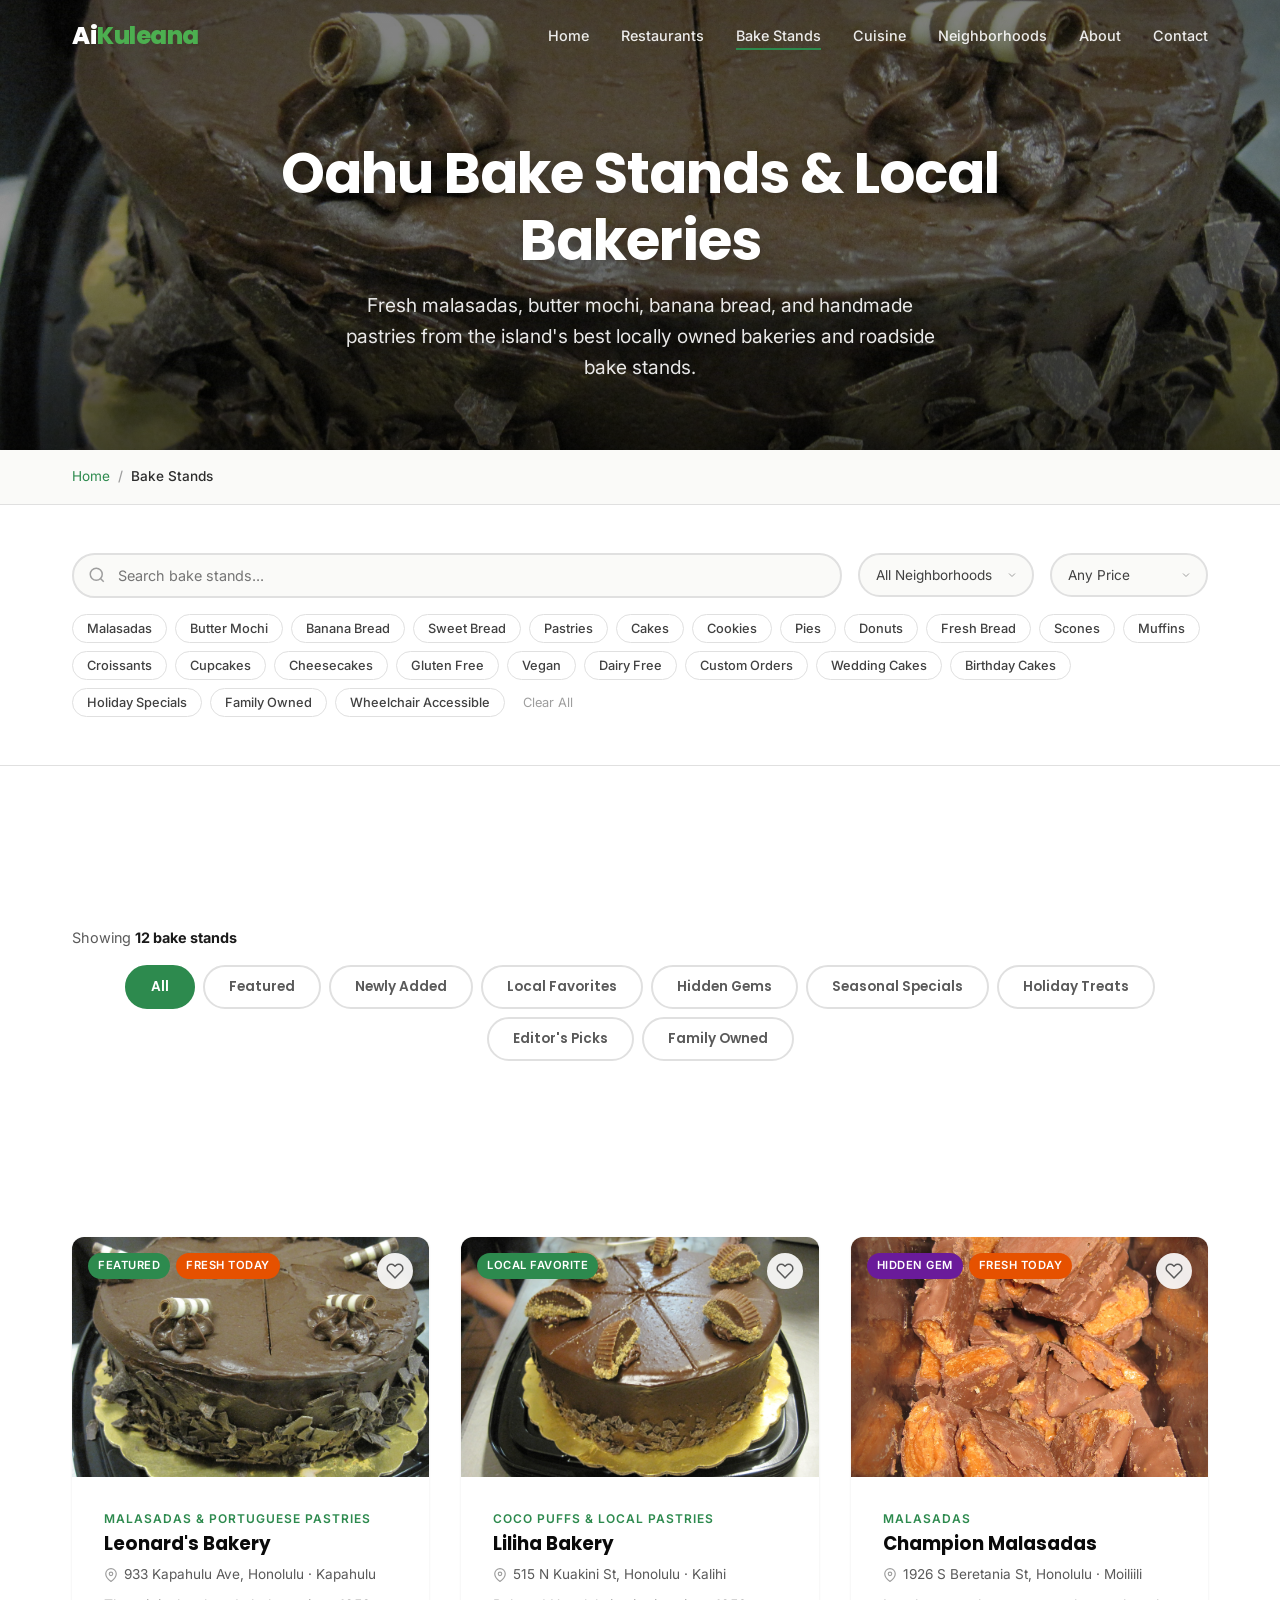
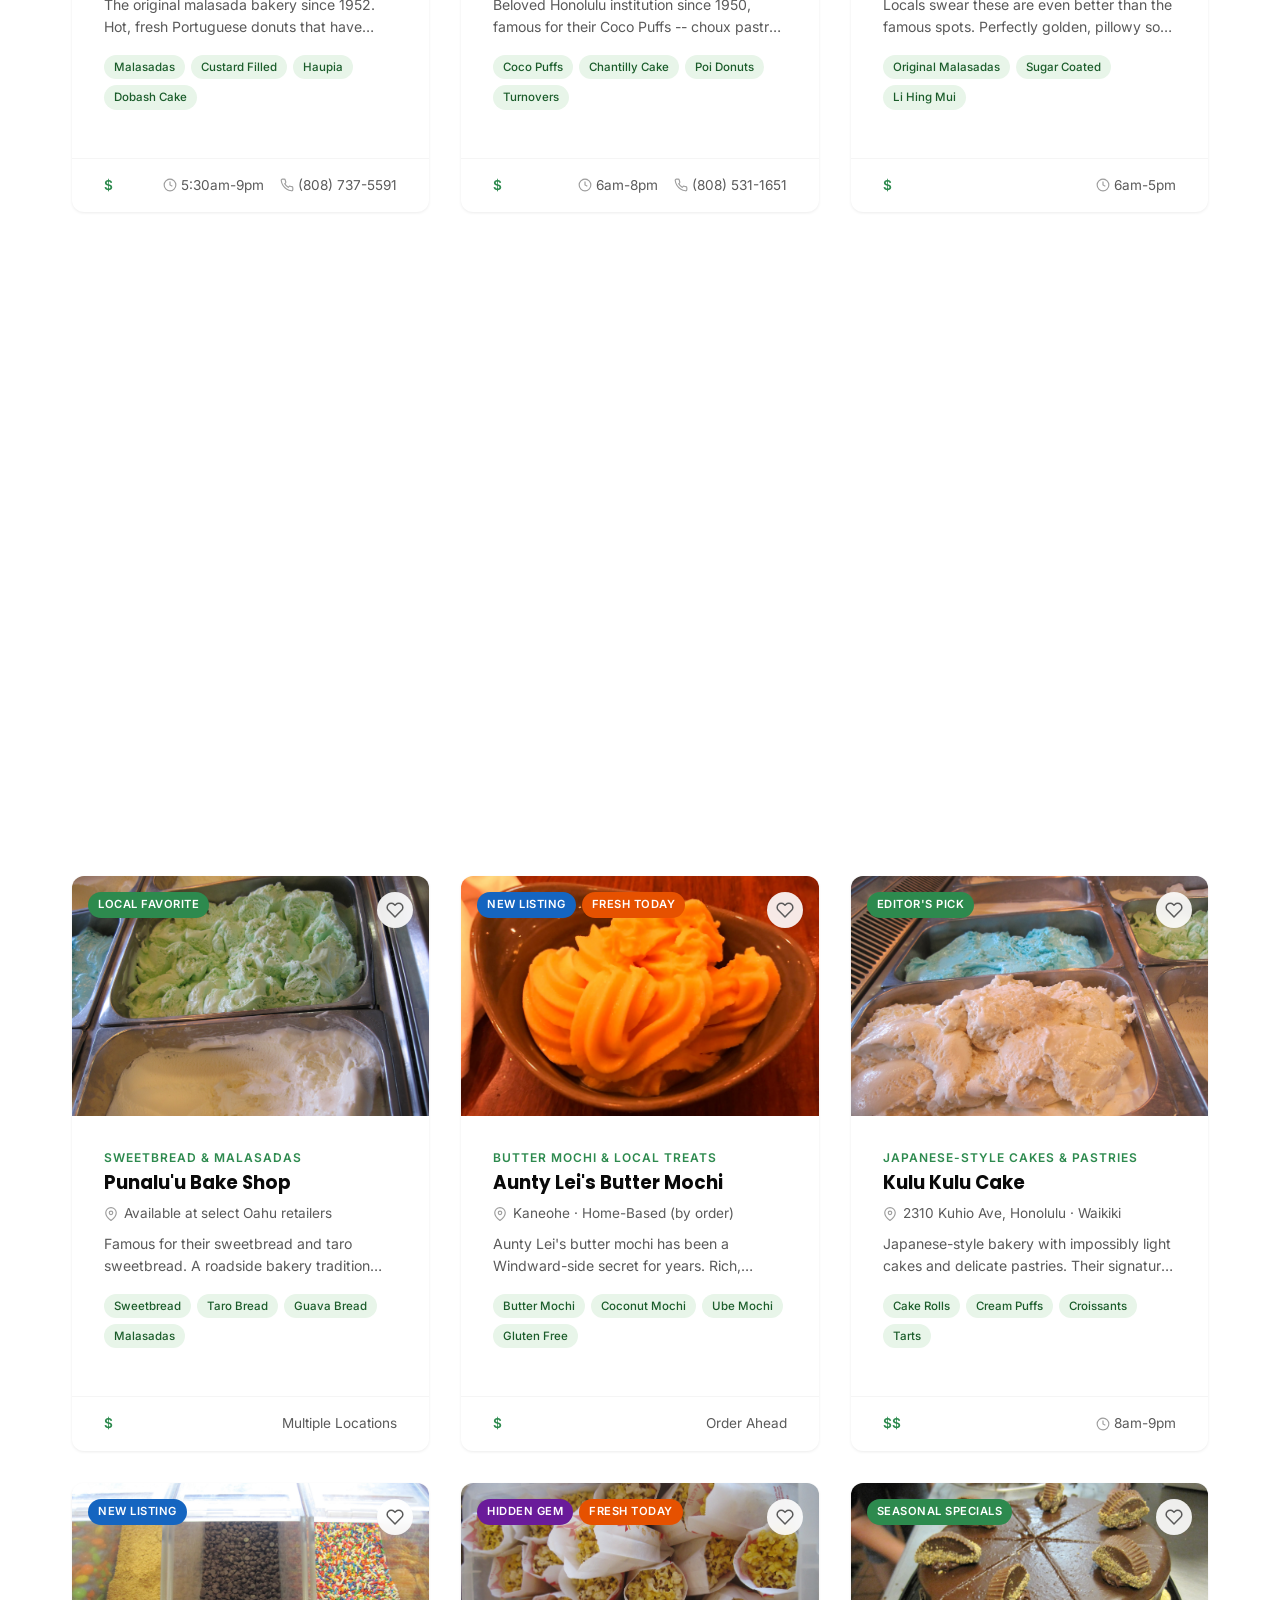
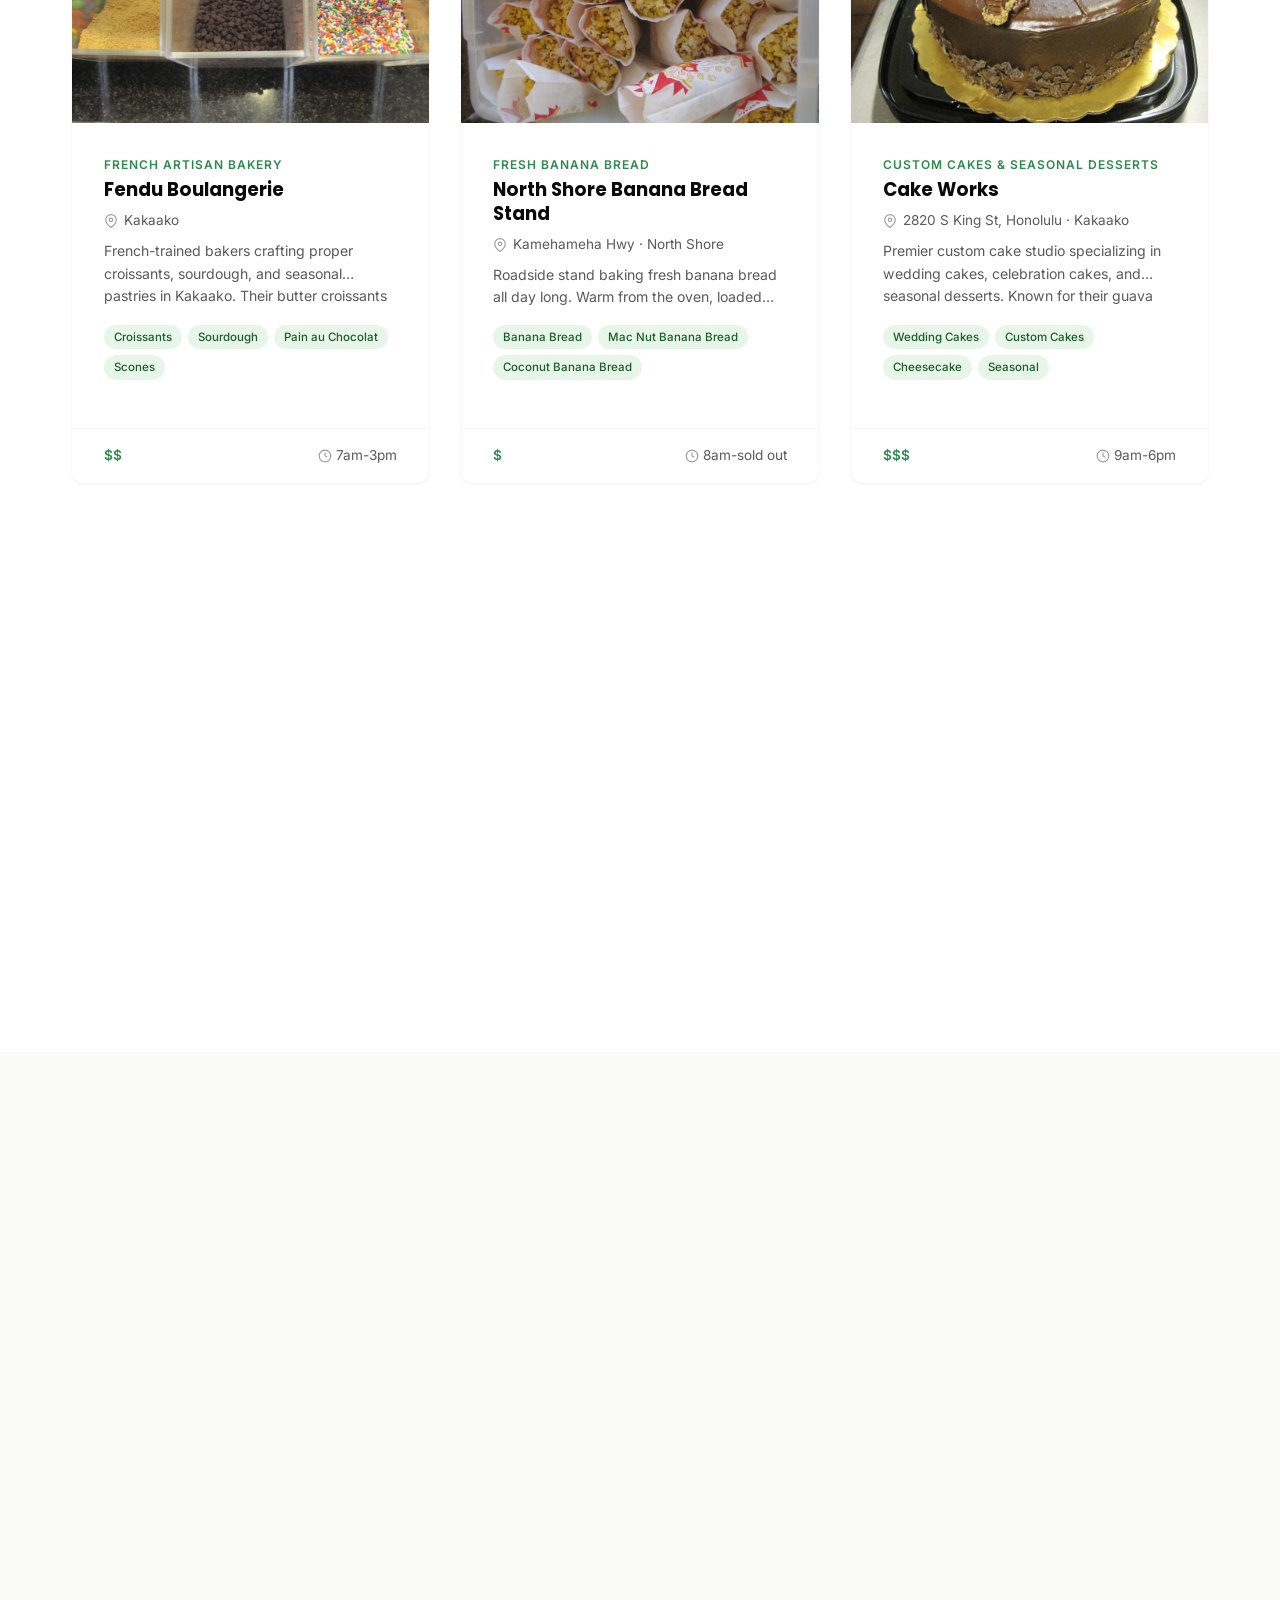
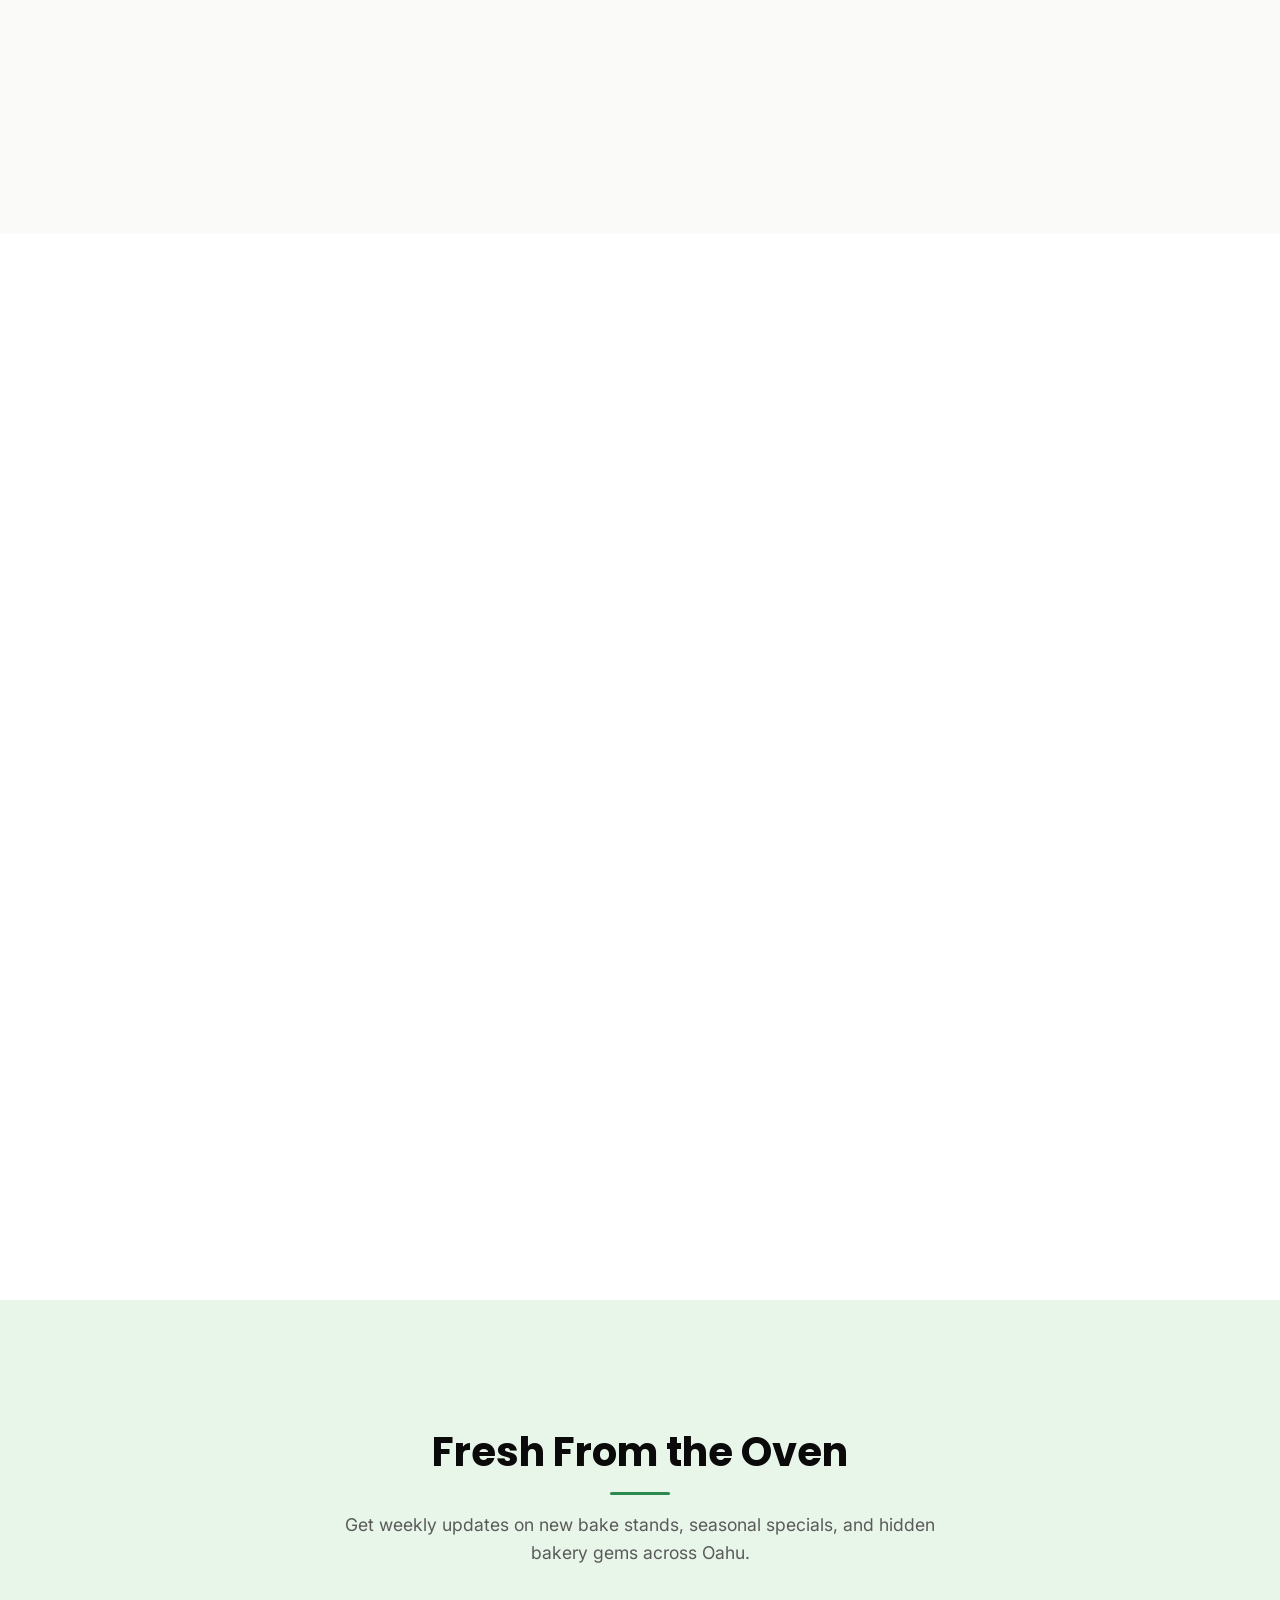
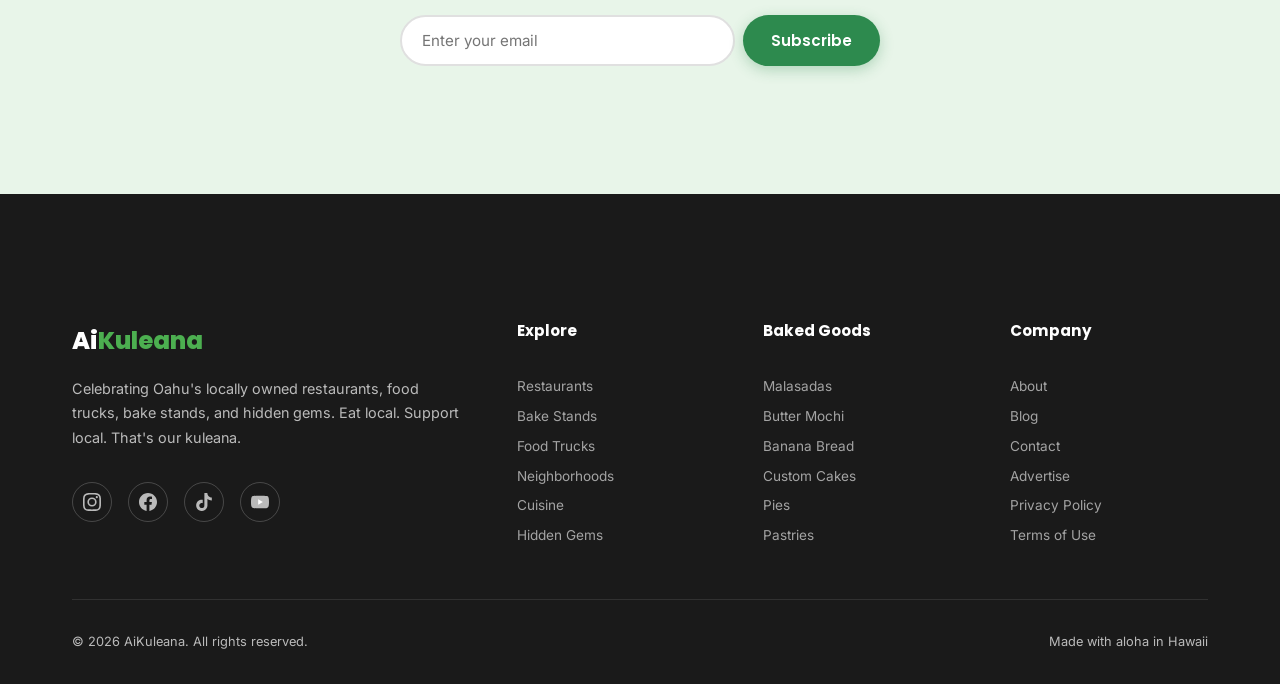
==== commit 95a1c1a3: "Add real food photography across homepage and bake stands page - 100+ local Oahu food photos added (" ====
--- a/bake-stands.html
+++ b/bake-stands.html
@@ -164,9 +164,9 @@
   <!-- Page Hero -->
   <header class="page-hero" role="banner">
     <div class="hero-bg" aria-hidden="true">
-      <img src="data:image/svg+xml,%3Csvg xmlns='http://www.w3.org/2000/svg' width='1920' height='800'%3E%3Cdefs%3E%3ClinearGradient id='g' x1='0%25' y1='0%25' x2='100%25' y2='100%25'%3E%3Cstop offset='0%25' stop-color='%231a5c2a'/%3E%3Cstop offset='50%25' stop-color='%232d6b3f'/%3E%3Cstop offset='100%25' stop-color='%23145228'/%3E%3C/linearGradient%3E%3C/defs%3E%3Crect fill='url(%23g)' width='1920' height='800'/%3E%3Ctext x='960' y='400' font-family='sans-serif' font-size='64' fill='rgba(255,255,255,0.08)' text-anchor='middle' dominant-baseline='middle'%3EFresh Baked Daily%3C/text%3E%3C/svg%3E" alt="" class="active" width="1920" height="800">
-      <img src="data:image/svg+xml,%3Csvg xmlns='http://www.w3.org/2000/svg' width='1920' height='800'%3E%3Cdefs%3E%3ClinearGradient id='g' x1='100%25' y1='0%25' x2='0%25' y2='100%25'%3E%3Cstop offset='0%25' stop-color='%230d3d1a'/%3E%3Cstop offset='100%25' stop-color='%232d8a4e'/%3E%3C/linearGradient%3E%3C/defs%3E%3Crect fill='url(%23g)' width='1920' height='800'/%3E%3Ctext x='960' y='400' font-family='sans-serif' font-size='64' fill='rgba(255,255,255,0.08)' text-anchor='middle' dominant-baseline='middle'%3EMalasadas%3C/text%3E%3C/svg%3E" alt="" width="1920" height="800">
-      <img src="data:image/svg+xml,%3Csvg xmlns='http://www.w3.org/2000/svg' width='1920' height='800'%3E%3Cdefs%3E%3ClinearGradient id='g' x1='0%25' y1='100%25' x2='100%25' y2='0%25'%3E%3Cstop offset='0%25' stop-color='%231a5c2a'/%3E%3Cstop offset='100%25' stop-color='%23a8d5ba'/%3E%3C/linearGradient%3E%3C/defs%3E%3Crect fill='url(%23g)' width='1920' height='800'/%3E%3Ctext x='960' y='400' font-family='sans-serif' font-size='64' fill='rgba(255,255,255,0.08)' text-anchor='middle' dominant-baseline='middle'%3EButter Mochi%3C/text%3E%3C/svg%3E" alt="" width="1920" height="800">
+      <img src="assets/images/deserts/old-cold-stone-creamery-oahu-now-closed (1).JPG" alt="Rich chocolate cake with chocolate shavings" class="active" loading="eager">
+      <img src="assets/images/deserts/old-cold-stone-creamery-oahu-now-closed (5).JPG" alt="Colorful ice cream display case" loading="lazy">
+      <img src="assets/images/deserts/old-cold-stone-creamery-oahu-now-closed (15).JPG" alt="Ice cream toppings bar with sprinkles and chocolate chips" loading="lazy">
     </div>
     <div class="hero-overlay"></div>
     <div class="hero-content">
@@ -294,7 +294,7 @@
               <button class="card-favorite" aria-label="Add to favorites">
                 <svg viewBox="0 0 24 24" stroke-width="2" stroke-linecap="round" stroke-linejoin="round"><path d="M20.84 4.61a5.5 5.5 0 0 0-7.78 0L12 5.67l-1.06-1.06a5.5 5.5 0 0 0-7.78 7.78l1.06 1.06L12 21.23l7.78-7.78 1.06-1.06a5.5 5.5 0 0 0 0-7.78z"/></svg>
               </button>
-              <div style="padding:90px 20px;text-align:center;color:var(--gray-400);">Bakery Photo</div>
+              <img src="assets/images/deserts/old-cold-stone-creamery-oahu-now-closed (1).JPG" alt="Chocolate cake from a local Oahu bakery" loading="lazy">
             </div>
             <div class="card-body">
               <div class="card-specialty">Malasadas &amp; Portuguese Pastries</div>
@@ -329,7 +329,7 @@
               <button class="card-favorite" aria-label="Add to favorites">
                 <svg viewBox="0 0 24 24" stroke-width="2" stroke-linecap="round" stroke-linejoin="round"><path d="M20.84 4.61a5.5 5.5 0 0 0-7.78 0L12 5.67l-1.06-1.06a5.5 5.5 0 0 0-7.78 7.78l1.06 1.06L12 21.23l7.78-7.78 1.06-1.06a5.5 5.5 0 0 0 0-7.78z"/></svg>
               </button>
-              <div style="padding:90px 20px;text-align:center;color:var(--gray-400);">Bakery Photo</div>
+              <img src="assets/images/deserts/old-cold-stone-creamery-oahu-now-closed (2).JPG" alt="Chocolate peanut butter cup cake" loading="lazy">
             </div>
             <div class="card-body">
               <div class="card-specialty">Coco Puffs &amp; Local Pastries</div>
@@ -365,7 +365,7 @@
               <button class="card-favorite" aria-label="Add to favorites">
                 <svg viewBox="0 0 24 24" stroke-width="2" stroke-linecap="round" stroke-linejoin="round"><path d="M20.84 4.61a5.5 5.5 0 0 0-7.78 0L12 5.67l-1.06-1.06a5.5 5.5 0 0 0-7.78 7.78l1.06 1.06L12 21.23l7.78-7.78 1.06-1.06a5.5 5.5 0 0 0 0-7.78z"/></svg>
               </button>
-              <div style="padding:90px 20px;text-align:center;color:var(--gray-400);">Bakery Photo</div>
+              <img src="assets/images/deserts/old-cold-stone-creamery-oahu-now-closed (20).JPG" alt="Chocolate peanut butter bark treats" loading="lazy">
             </div>
             <div class="card-body">
               <div class="card-specialty">Malasadas</div>
@@ -398,7 +398,7 @@
               <button class="card-favorite" aria-label="Add to favorites">
                 <svg viewBox="0 0 24 24" stroke-width="2" stroke-linecap="round" stroke-linejoin="round"><path d="M20.84 4.61a5.5 5.5 0 0 0-7.78 0L12 5.67l-1.06-1.06a5.5 5.5 0 0 0-7.78 7.78l1.06 1.06L12 21.23l7.78-7.78 1.06-1.06a5.5 5.5 0 0 0 0-7.78z"/></svg>
               </button>
-              <div style="padding:90px 20px;text-align:center;color:var(--gray-400);">Bakery Photo</div>
+              <img src="assets/images/deserts/old-cold-stone-creamery-oahu-now-closed (12).JPG" alt="Colorful ice cream display case" loading="lazy">
             </div>
             <div class="card-body">
               <div class="card-specialty">Artisan Malasadas &amp; Ice Cream</div>
@@ -433,7 +433,7 @@
               <button class="card-favorite" aria-label="Add to favorites">
                 <svg viewBox="0 0 24 24" stroke-width="2" stroke-linecap="round" stroke-linejoin="round"><path d="M20.84 4.61a5.5 5.5 0 0 0-7.78 0L12 5.67l-1.06-1.06a5.5 5.5 0 0 0-7.78 7.78l1.06 1.06L12 21.23l7.78-7.78 1.06-1.06a5.5 5.5 0 0 0 0-7.78z"/></svg>
               </button>
-              <div style="padding:90px 20px;text-align:center;color:var(--gray-400);">Bakery Photo</div>
+              <img src="assets/images/deserts/old-cold-stone-creamery-oahu-now-closed (8).JPG" alt="Creamy ice cream flavors in display case" loading="lazy">
             </div>
             <div class="card-body">
               <div class="card-specialty">Poi Donuts &amp; Hawaiian Pastries</div>
@@ -466,7 +466,7 @@
               <button class="card-favorite" aria-label="Add to favorites">
                 <svg viewBox="0 0 24 24" stroke-width="2" stroke-linecap="round" stroke-linejoin="round"><path d="M20.84 4.61a5.5 5.5 0 0 0-7.78 0L12 5.67l-1.06-1.06a5.5 5.5 0 0 0-7.78 7.78l1.06 1.06L12 21.23l7.78-7.78 1.06-1.06a5.5 5.5 0 0 0 0-7.78z"/></svg>
               </button>
-              <div style="padding:90px 20px;text-align:center;color:var(--gray-400);">Bakery Photo</div>
+              <img src="assets/images/deserts/old-cold-stone-creamery-oahu-now-closed (3).JPG" alt="Green tea ice cream" loading="lazy">
             </div>
             <div class="card-body">
               <div class="card-specialty">Pies &amp; Plate Lunch</div>
@@ -499,7 +499,7 @@
               <button class="card-favorite" aria-label="Add to favorites">
                 <svg viewBox="0 0 24 24" stroke-width="2" stroke-linecap="round" stroke-linejoin="round"><path d="M20.84 4.61a5.5 5.5 0 0 0-7.78 0L12 5.67l-1.06-1.06a5.5 5.5 0 0 0-7.78 7.78l1.06 1.06L12 21.23l7.78-7.78 1.06-1.06a5.5 5.5 0 0 0 0-7.78z"/></svg>
               </button>
-              <div style="padding:90px 20px;text-align:center;color:var(--gray-400);">Bakery Photo</div>
+              <img src="assets/images/deserts/old-cold-stone-creamery-oahu-now-closed (10).JPG" alt="Mint and vanilla ice cream display" loading="lazy">
             </div>
             <div class="card-body">
               <div class="card-specialty">Sweetbread &amp; Malasadas</div>
@@ -534,7 +534,7 @@
               <button class="card-favorite" aria-label="Add to favorites">
                 <svg viewBox="0 0 24 24" stroke-width="2" stroke-linecap="round" stroke-linejoin="round"><path d="M20.84 4.61a5.5 5.5 0 0 0-7.78 0L12 5.67l-1.06-1.06a5.5 5.5 0 0 0-7.78 7.78l1.06 1.06L12 21.23l7.78-7.78 1.06-1.06a5.5 5.5 0 0 0 0-7.78z"/></svg>
               </button>
-              <div style="padding:90px 20px;text-align:center;color:var(--gray-400);">Bakery Photo</div>
+              <img src="assets/images/restaurants/IMG_3139.JPG" alt="Mango soft serve dessert" loading="lazy">
             </div>
             <div class="card-body">
               <div class="card-specialty">Butter Mochi &amp; Local Treats</div>
@@ -568,7 +568,7 @@
               <button class="card-favorite" aria-label="Add to favorites">
                 <svg viewBox="0 0 24 24" stroke-width="2" stroke-linecap="round" stroke-linejoin="round"><path d="M20.84 4.61a5.5 5.5 0 0 0-7.78 0L12 5.67l-1.06-1.06a5.5 5.5 0 0 0-7.78 7.78l1.06 1.06L12 21.23l7.78-7.78 1.06-1.06a5.5 5.5 0 0 0 0-7.78z"/></svg>
               </button>
-              <div style="padding:90px 20px;text-align:center;color:var(--gray-400);">Bakery Photo</div>
+              <img src="assets/images/deserts/old-cold-stone-creamery-oahu-now-closed (5).JPG" alt="Colorful ice cream and dessert display" loading="lazy">
             </div>
             <div class="card-body">
               <div class="card-specialty">Japanese-Style Cakes &amp; Pastries</div>
@@ -602,7 +602,7 @@
               <button class="card-favorite" aria-label="Add to favorites">
                 <svg viewBox="0 0 24 24" stroke-width="2" stroke-linecap="round" stroke-linejoin="round"><path d="M20.84 4.61a5.5 5.5 0 0 0-7.78 0L12 5.67l-1.06-1.06a5.5 5.5 0 0 0-7.78 7.78l1.06 1.06L12 21.23l7.78-7.78 1.06-1.06a5.5 5.5 0 0 0 0-7.78z"/></svg>
               </button>
-              <div style="padding:90px 20px;text-align:center;color:var(--gray-400);">Bakery Photo</div>
+              <img src="assets/images/deserts/old-cold-stone-creamery-oahu-now-closed (15).JPG" alt="Dessert toppings bar with sprinkles and chocolate chips" loading="lazy">
             </div>
             <div class="card-body">
               <div class="card-specialty">French Artisan Bakery</div>
@@ -637,7 +637,7 @@
               <button class="card-favorite" aria-label="Add to favorites">
                 <svg viewBox="0 0 24 24" stroke-width="2" stroke-linecap="round" stroke-linejoin="round"><path d="M20.84 4.61a5.5 5.5 0 0 0-7.78 0L12 5.67l-1.06-1.06a5.5 5.5 0 0 0-7.78 7.78l1.06 1.06L12 21.23l7.78-7.78 1.06-1.06a5.5 5.5 0 0 0 0-7.78z"/></svg>
               </button>
-              <div style="padding:90px 20px;text-align:center;color:var(--gray-400);">Bakery Photo</div>
+              <img src="assets/images/food-trucks/IMG_6693.JPG" alt="Fresh popcorn bags at a local food stand" loading="lazy">
             </div>
             <div class="card-body">
               <div class="card-specialty">Fresh Banana Bread</div>
@@ -670,7 +670,7 @@
               <button class="card-favorite" aria-label="Add to favorites">
                 <svg viewBox="0 0 24 24" stroke-width="2" stroke-linecap="round" stroke-linejoin="round"><path d="M20.84 4.61a5.5 5.5 0 0 0-7.78 0L12 5.67l-1.06-1.06a5.5 5.5 0 0 0-7.78 7.78l1.06 1.06L12 21.23l7.78-7.78 1.06-1.06a5.5 5.5 0 0 0 0-7.78z"/></svg>
               </button>
-              <div style="padding:90px 20px;text-align:center;color:var(--gray-400);">Bakery Photo</div>
+              <img src="assets/images/deserts/old-cold-stone-creamery-oahu-now-closed (2).JPG" alt="Chocolate peanut butter cup cake for custom orders" loading="lazy">
             </div>
             <div class="card-body">
               <div class="card-specialty">Custom Cakes &amp; Seasonal Desserts</div>
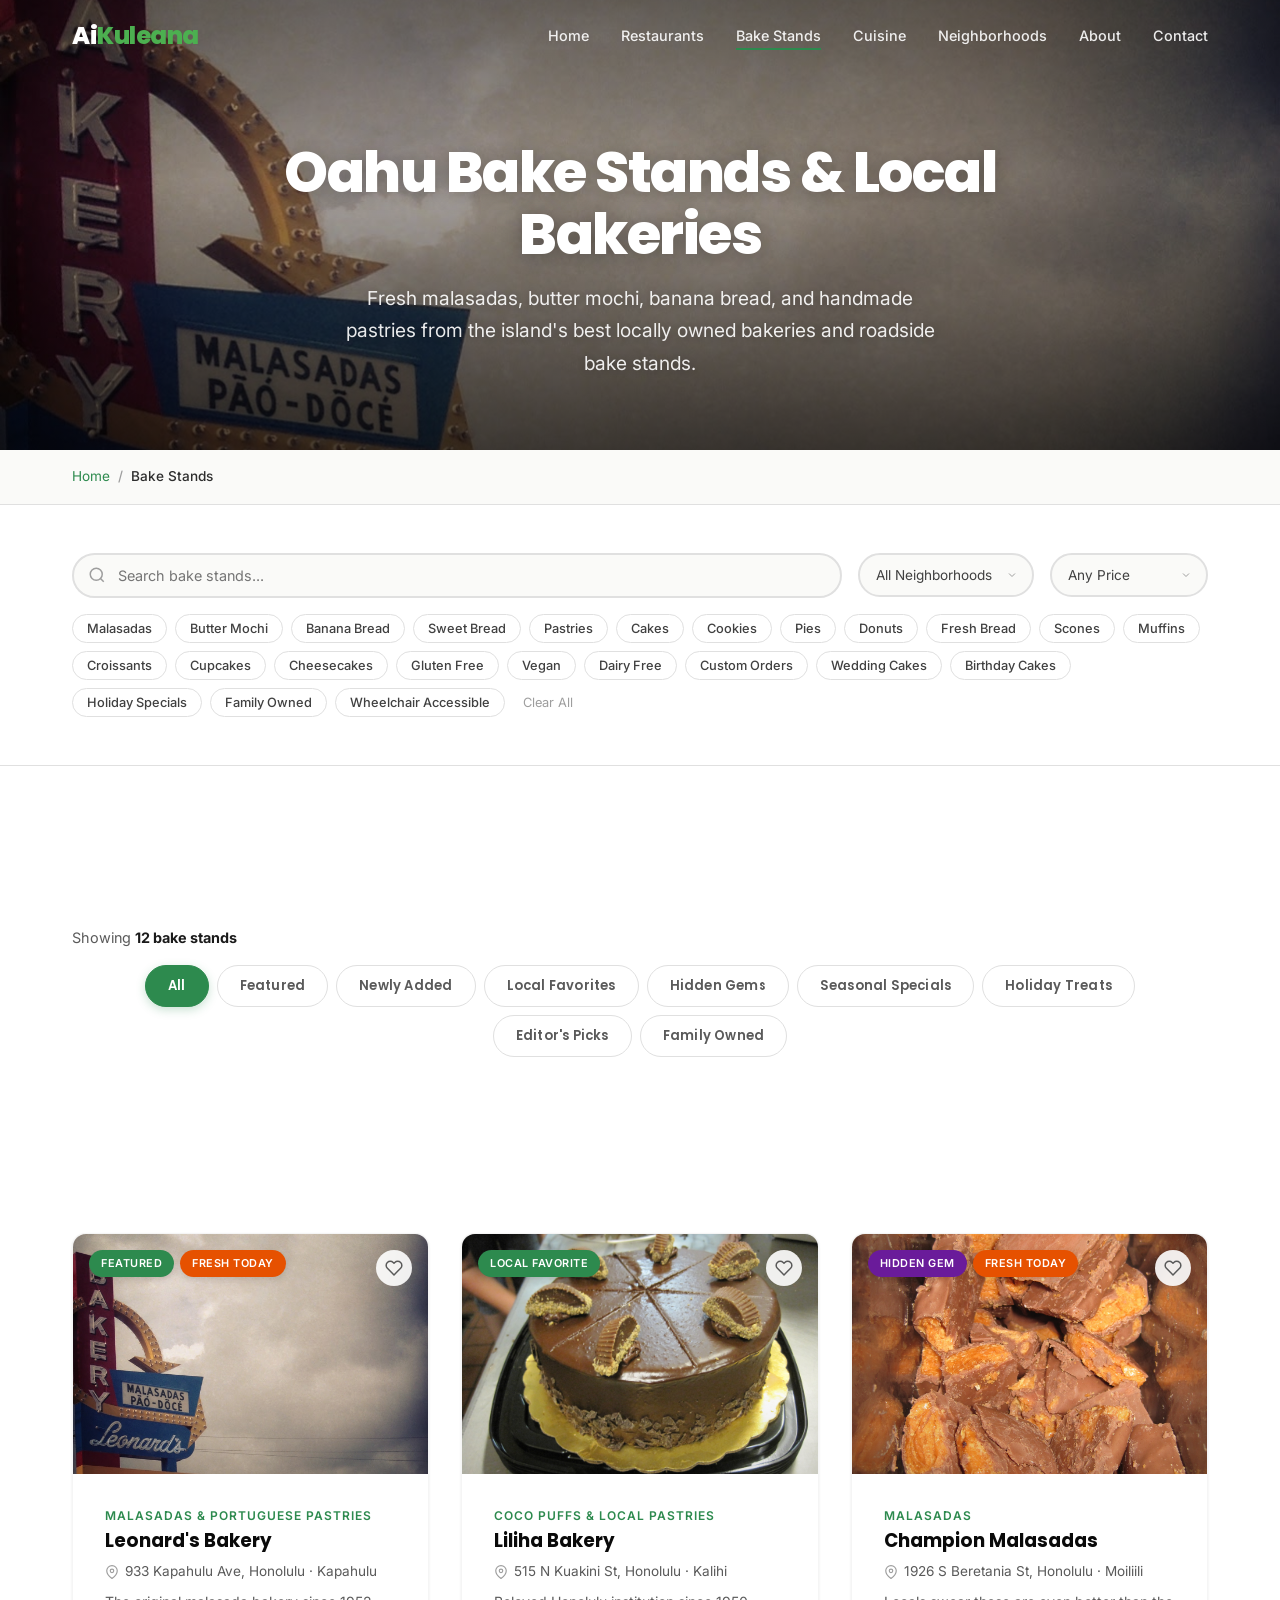
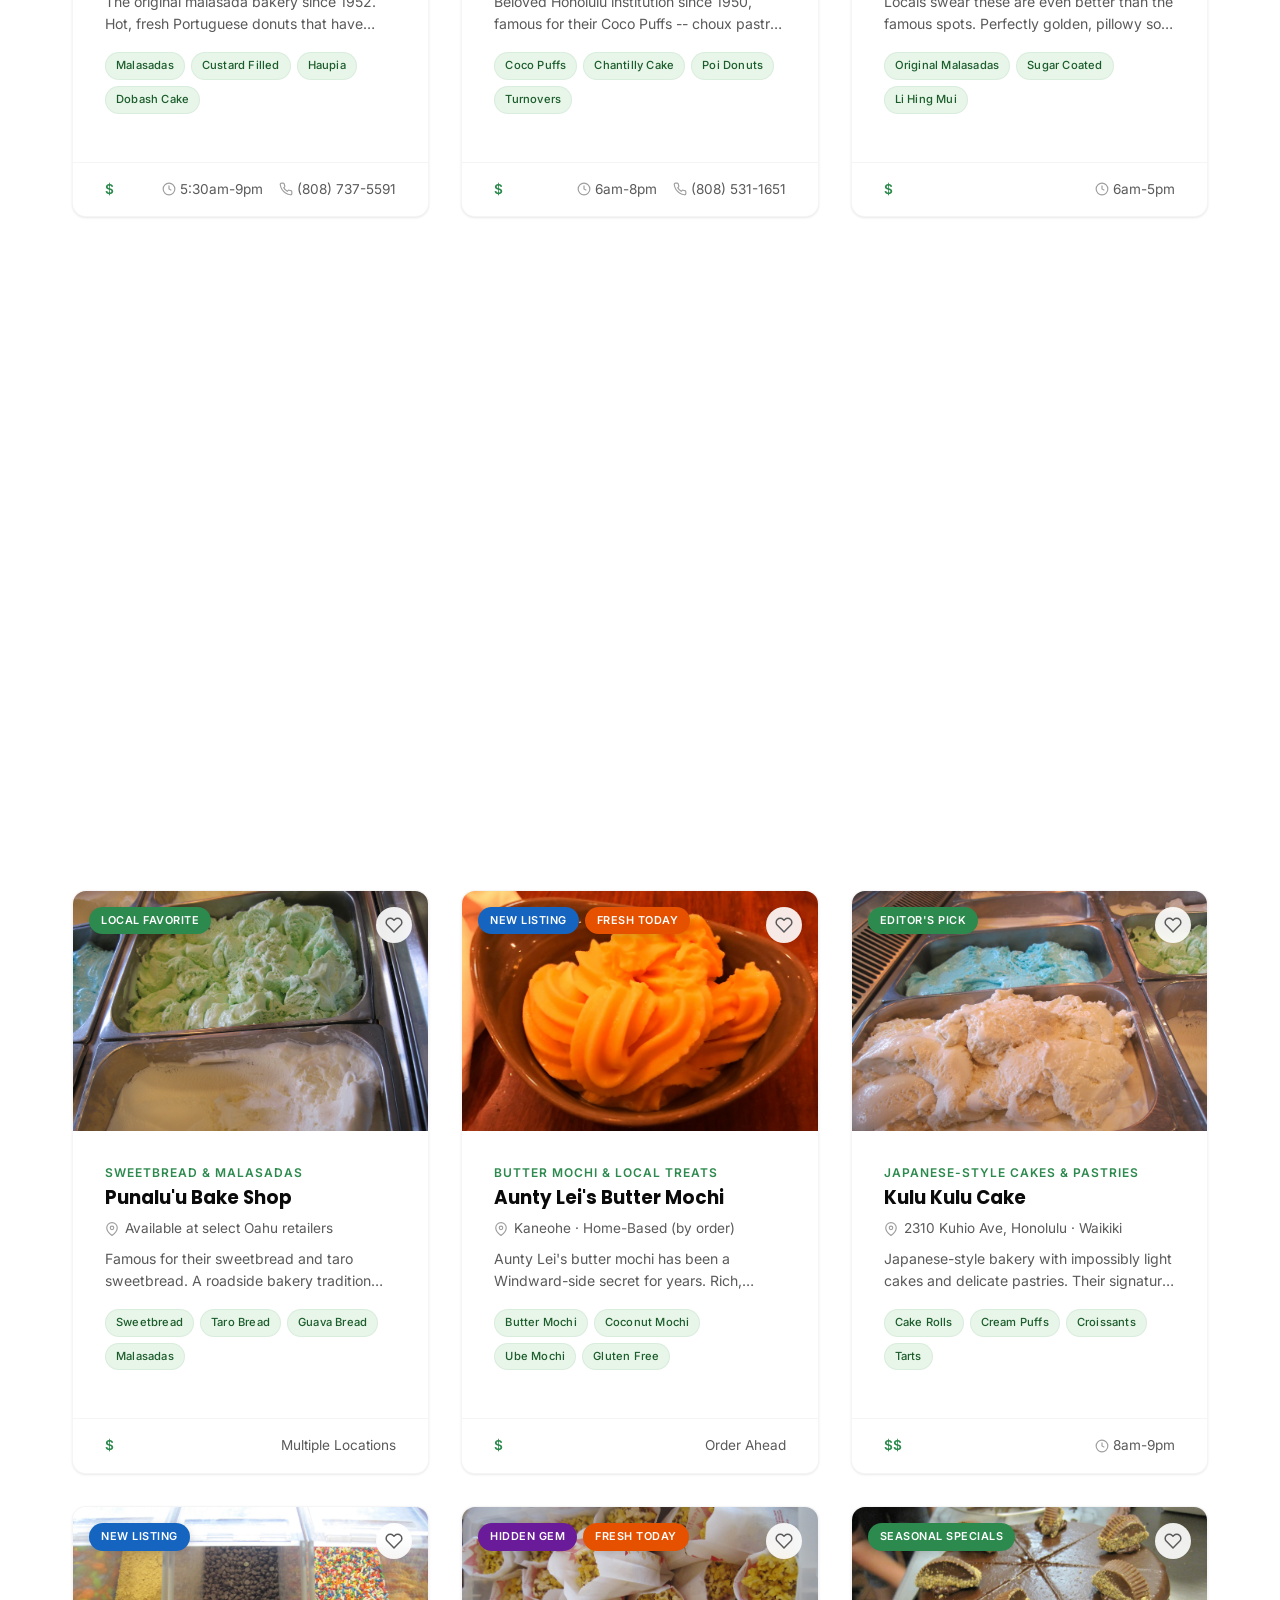
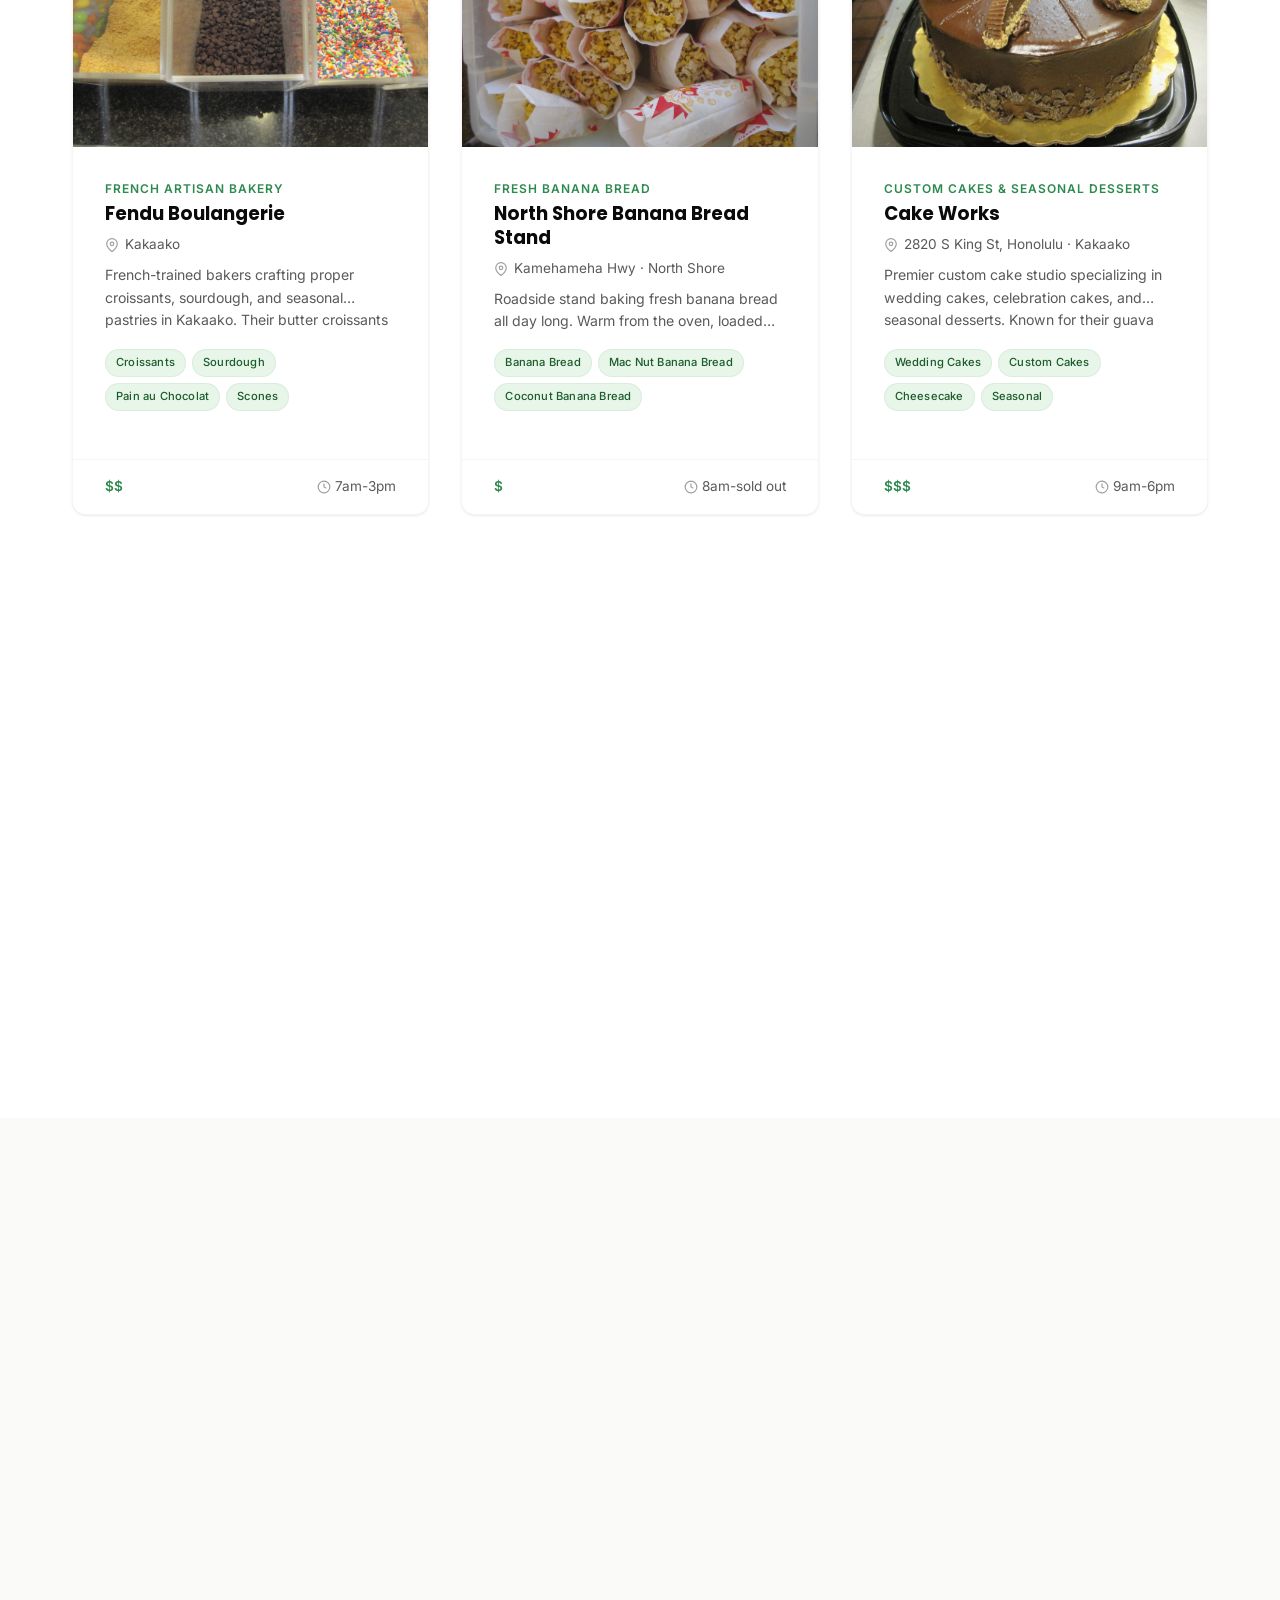
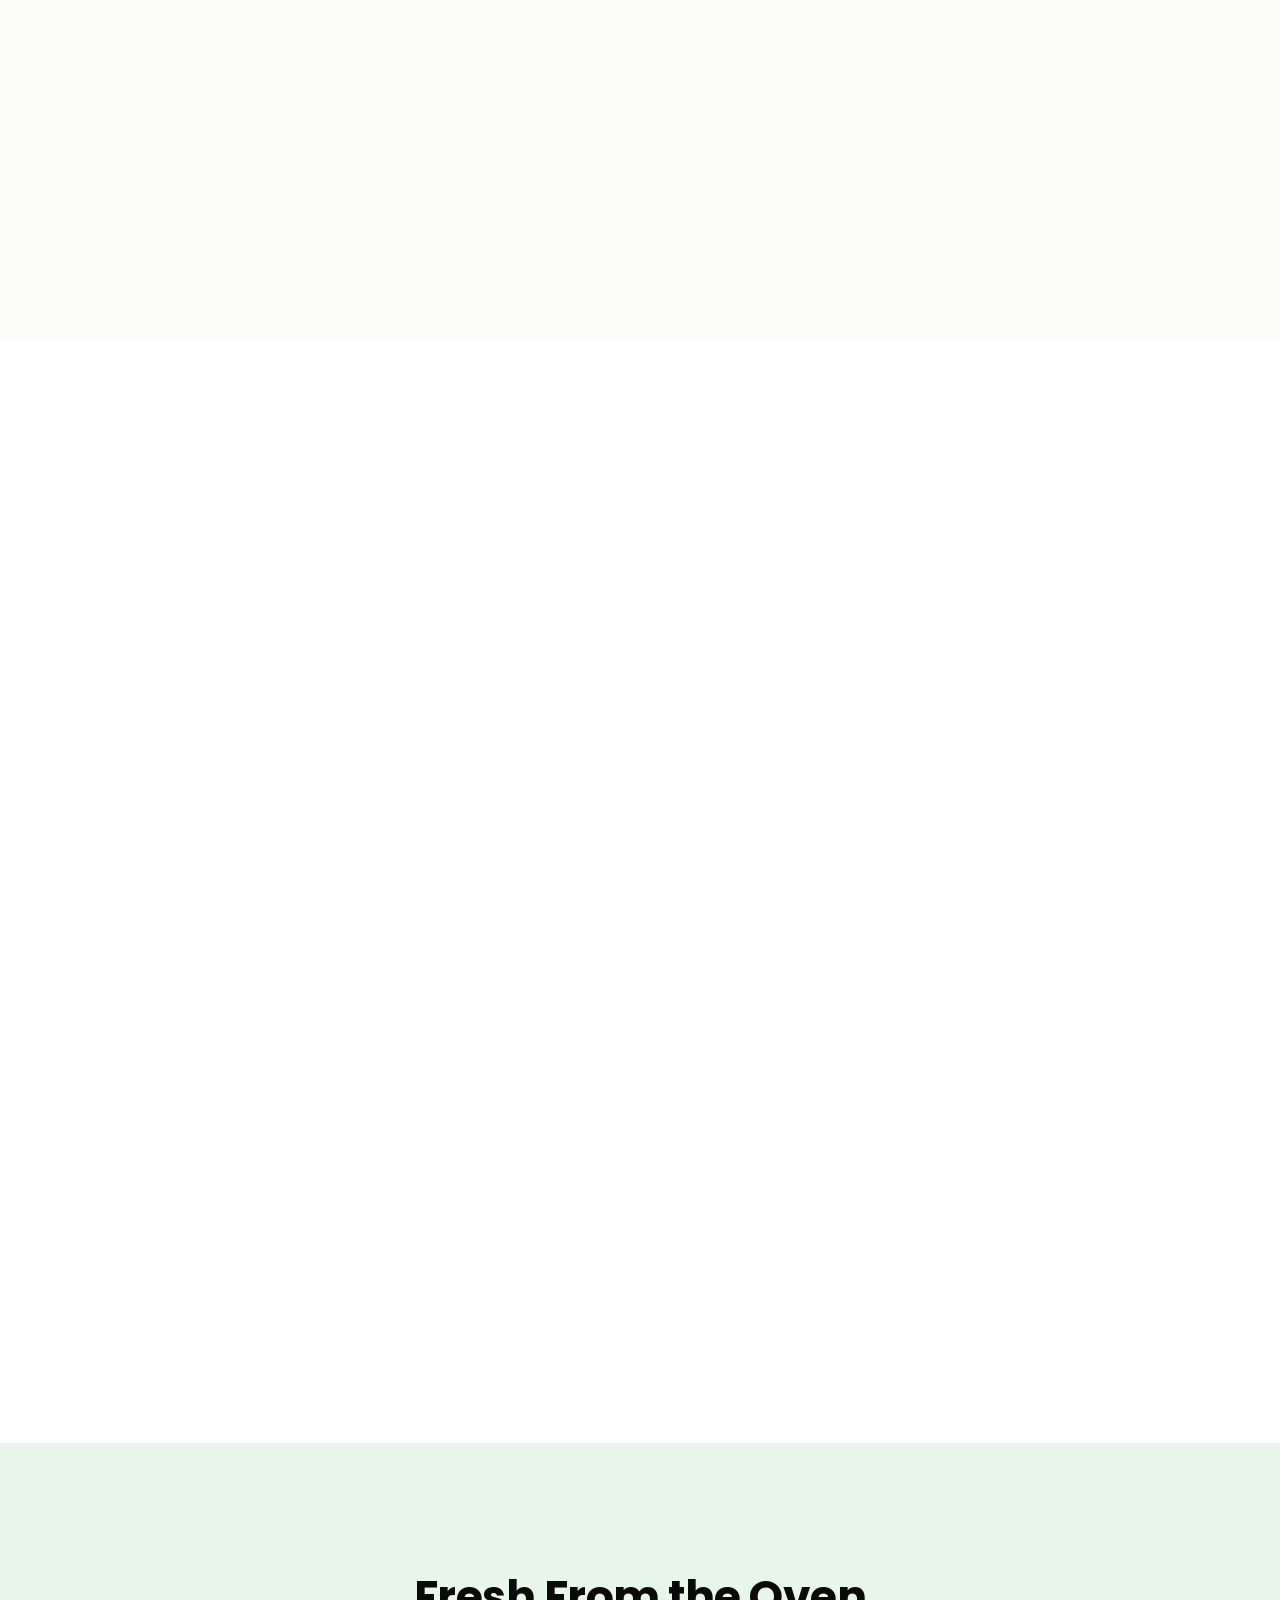
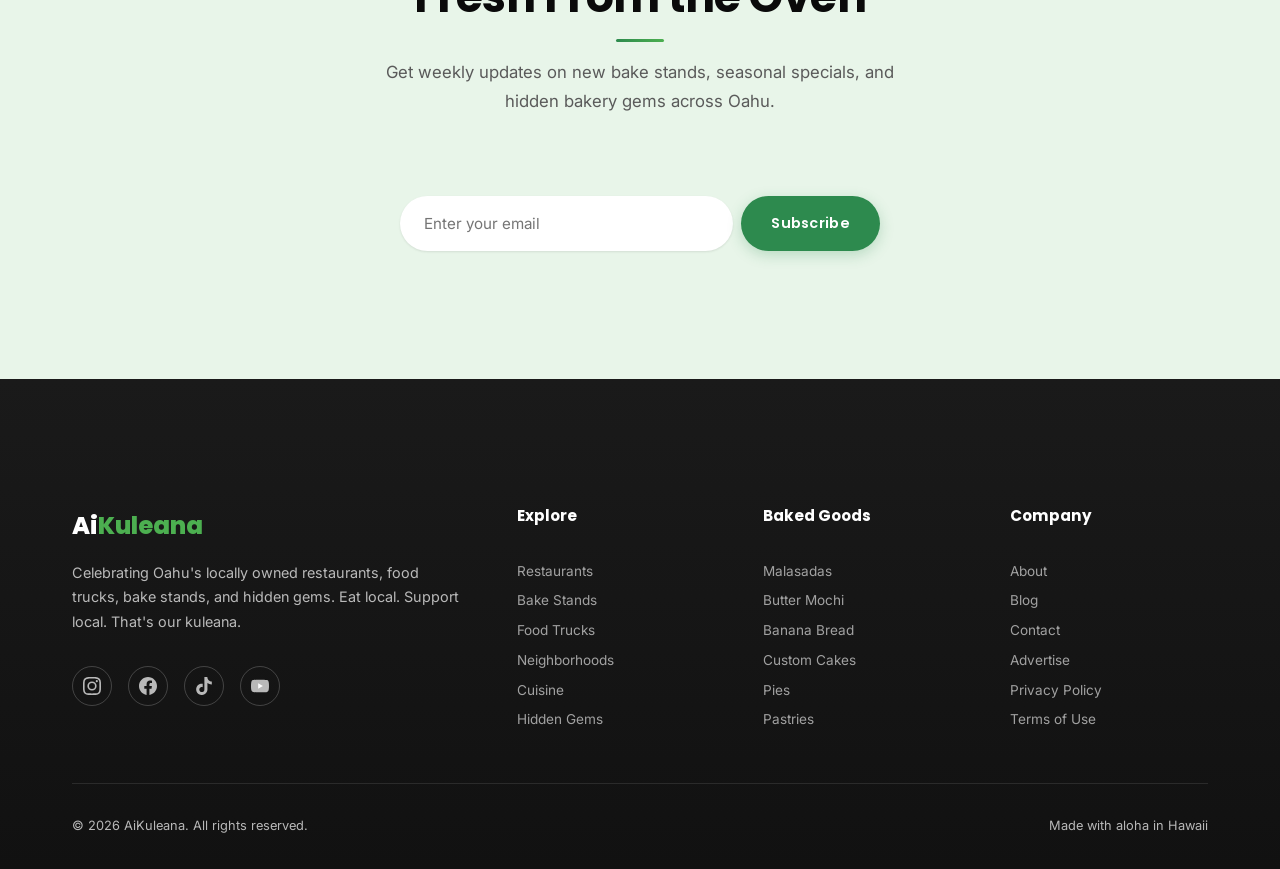
==== commit 6a3341c1: "Polish site design and add Leonard's Bakery images - Wire 5 Leonard's Bakery photos into homepage ca" ====
--- a/bake-stands.html
+++ b/bake-stands.html
@@ -164,9 +164,9 @@
   <!-- Page Hero -->
   <header class="page-hero" role="banner">
     <div class="hero-bg" aria-hidden="true">
-      <img src="assets/images/deserts/old-cold-stone-creamery-oahu-now-closed (1).JPG" alt="Rich chocolate cake with chocolate shavings" class="active" loading="eager">
-      <img src="assets/images/deserts/old-cold-stone-creamery-oahu-now-closed (5).JPG" alt="Colorful ice cream display case" loading="lazy">
-      <img src="assets/images/deserts/old-cold-stone-creamery-oahu-now-closed (15).JPG" alt="Ice cream toppings bar with sprinkles and chocolate chips" loading="lazy">
+      <img src="assets/images/deserts/leonards-bakery (1).JPG" alt="Leonard's Bakery iconic neon BAKERY MALASADAS sign" class="active" loading="eager">
+      <img src="assets/images/deserts/leonards-bakery (3).JPG" alt="Leonard's Bakery storefront window with got malasadas merchandise" loading="lazy">
+      <img src="assets/images/deserts/leonards-bakery (5).JPG" alt="Leonard's Bakery full building exterior with striped awning" loading="lazy">
     </div>
     <div class="hero-overlay"></div>
     <div class="hero-content">
@@ -294,7 +294,7 @@
               <button class="card-favorite" aria-label="Add to favorites">
                 <svg viewBox="0 0 24 24" stroke-width="2" stroke-linecap="round" stroke-linejoin="round"><path d="M20.84 4.61a5.5 5.5 0 0 0-7.78 0L12 5.67l-1.06-1.06a5.5 5.5 0 0 0-7.78 7.78l1.06 1.06L12 21.23l7.78-7.78 1.06-1.06a5.5 5.5 0 0 0 0-7.78z"/></svg>
               </button>
-              <img src="assets/images/deserts/old-cold-stone-creamery-oahu-now-closed (1).JPG" alt="Chocolate cake from a local Oahu bakery" loading="lazy">
+              <img src="assets/images/deserts/leonards-bakery (1).JPG" alt="Leonard's Bakery iconic neon BAKERY MALASADAS sign at night" loading="lazy">
             </div>
             <div class="card-body">
               <div class="card-specialty">Malasadas &amp; Portuguese Pastries</div>
--- a/css/style.css
+++ b/css/style.css
@@ -42,16 +42,16 @@
   --nav-height: 72px;
 
   /* Effects */
-  --shadow-sm: 0 1px 3px rgba(0,0,0,0.08);
-  --shadow-md: 0 4px 12px rgba(0,0,0,0.1);
-  --shadow-lg: 0 8px 30px rgba(0,0,0,0.12);
-  --shadow-xl: 0 16px 48px rgba(0,0,0,0.15);
+  --shadow-sm: 0 1px 3px rgba(0,0,0,0.06), 0 1px 2px rgba(0,0,0,0.04);
+  --shadow-md: 0 4px 6px rgba(0,0,0,0.05), 0 10px 15px rgba(0,0,0,0.08);
+  --shadow-lg: 0 10px 25px rgba(0,0,0,0.08), 0 20px 48px rgba(0,0,0,0.06);
+  --shadow-xl: 0 20px 40px rgba(0,0,0,0.12), 0 8px 16px rgba(0,0,0,0.08);
   --radius-sm: 8px;
-  --radius-md: 12px;
-  --radius-lg: 20px;
+  --radius-md: 14px;
+  --radius-lg: 24px;
   --radius-full: 50px;
   --transition: 0.3s cubic-bezier(0.4, 0, 0.2, 1);
-  --glass-bg: rgba(255,255,255,0.8);
+  --glass-bg: rgba(255,255,255,0.85);
   --glass-border: rgba(255,255,255,0.3);
 }
 
@@ -147,25 +147,27 @@
 
 .section-header {
   text-align: center;
-  margin-bottom: var(--space-xl);
+  margin-bottom: var(--space-2xl);
 }
 
 .section-header h2 {
-  font-size: clamp(1.75rem, 4vw, 2.5rem);
+  font-size: clamp(1.85rem, 4vw, 2.75rem);
   margin-bottom: var(--space-sm);
+  letter-spacing: -0.5px;
 }
 
 .section-header p {
   color: var(--gray-600);
-  font-size: 1.1rem;
-  max-width: 600px;
+  font-size: 1.05rem;
+  max-width: 560px;
   margin: 0 auto;
+  line-height: 1.7;
 }
 
 .section-header .accent-line {
-  width: 60px;
+  width: 48px;
   height: 3px;
-  background: var(--green-primary);
+  background: linear-gradient(90deg, var(--green-primary), var(--green-light));
   margin: var(--space-md) auto;
   border-radius: 2px;
 }
@@ -177,12 +179,13 @@
   gap: var(--space-sm);
   padding: 14px 32px;
   font-family: var(--font-heading);
-  font-size: 0.95rem;
+  font-size: 0.9rem;
   font-weight: 600;
   border-radius: var(--radius-full);
   transition: all var(--transition);
   text-align: center;
   white-space: nowrap;
+  letter-spacing: 0.3px;
 }
 
 .btn-primary {
@@ -287,9 +290,10 @@
 
 .navbar.scrolled {
   background: var(--glass-bg);
-  backdrop-filter: blur(20px);
-  -webkit-backdrop-filter: blur(20px);
-  box-shadow: var(--shadow-sm);
+  backdrop-filter: blur(24px);
+  -webkit-backdrop-filter: blur(24px);
+  box-shadow: 0 1px 3px rgba(0,0,0,0.04), 0 4px 12px rgba(0,0,0,0.03);
+  border-bottom: 1px solid rgba(0,0,0,0.04);
 }
 
 .navbar .container {
@@ -433,9 +437,9 @@
   z-index: 2;
   background: linear-gradient(
     180deg,
-    rgba(0,0,0,0.4) 0%,
-    rgba(0,0,0,0.3) 50%,
-    rgba(0,0,0,0.6) 100%
+    rgba(0,0,0,0.45) 0%,
+    rgba(0,0,0,0.25) 40%,
+    rgba(0,0,0,0.65) 100%
   );
 }
 
@@ -451,22 +455,27 @@
 .hero-content h1 {
   font-size: clamp(2.5rem, 7vw, 4.5rem);
   color: var(--white);
-  margin-bottom: var(--space-md);
-  letter-spacing: -1px;
-  text-shadow: 0 2px 20px rgba(0,0,0,0.3);
+  margin-bottom: var(--space-lg);
+  letter-spacing: -1.5px;
+  text-shadow: 0 2px 30px rgba(0,0,0,0.4);
+  font-weight: 800;
+  line-height: 1.1;
 }
 
 .hero-content h1 .highlight {
   color: var(--green-accent);
+  position: relative;
 }
 
 .hero-content p {
-  font-size: clamp(1.05rem, 2.5vw, 1.3rem);
+  font-size: clamp(1.05rem, 2.5vw, 1.25rem);
   margin-bottom: var(--space-xl);
-  opacity: 0.9;
-  max-width: 600px;
+  opacity: 0.92;
+  max-width: 580px;
   margin-left: auto;
   margin-right: auto;
+  text-shadow: 0 1px 8px rgba(0,0,0,0.3);
+  line-height: 1.7;
 }
 
 .hero-buttons {
@@ -514,12 +523,13 @@
   border-radius: var(--radius-md);
   overflow: hidden;
   box-shadow: var(--shadow-sm);
-  transition: all var(--transition);
+  transition: all 0.4s cubic-bezier(0.4, 0, 0.2, 1);
+  border: 1px solid rgba(0,0,0,0.04);
 }
 
 .restaurant-card:hover {
-  transform: translateY(-6px);
-  box-shadow: var(--shadow-lg);
+  transform: translateY(-8px);
+  box-shadow: var(--shadow-xl);
 }
 
 .restaurant-card .card-image {
@@ -529,15 +539,27 @@
   background: var(--gray-200);
 }
 
+.restaurant-card .card-image::after {
+  content: '';
+  position: absolute;
+  bottom: 0;
+  left: 0;
+  right: 0;
+  height: 40%;
+  background: linear-gradient(to top, rgba(0,0,0,0.15), transparent);
+  z-index: 1;
+  pointer-events: none;
+}
+
 .restaurant-card .card-image img {
   width: 100%;
   height: 100%;
   object-fit: cover;
-  transition: transform 0.6s ease;
+  transition: transform 0.6s cubic-bezier(0.4, 0, 0.2, 1);
 }
 
 .restaurant-card:hover .card-image img {
-  transform: scale(1.05);
+  transform: scale(1.06);
 }
 
 .restaurant-card .card-badge {
@@ -546,50 +568,63 @@
   left: var(--space-md);
   background: var(--green-primary);
   color: var(--white);
-  font-size: 0.75rem;
+  font-size: 0.7rem;
   font-weight: 600;
-  padding: 4px 12px;
+  padding: 5px 14px;
   border-radius: var(--radius-full);
+  letter-spacing: 0.5px;
+  text-transform: uppercase;
+  z-index: 2;
+  backdrop-filter: blur(4px);
+  box-shadow: 0 2px 8px rgba(0,0,0,0.15);
 }
 
 .restaurant-card .card-body {
-  padding: var(--space-lg);
+  padding: var(--space-lg) var(--space-lg) var(--space-md);
 }
 
 .restaurant-card .card-cuisine {
-  font-size: 0.8rem;
+  font-size: 0.72rem;
   font-weight: 600;
   color: var(--green-primary);
   text-transform: uppercase;
-  letter-spacing: 1px;
-  margin-bottom: var(--space-xs);
+  letter-spacing: 1.2px;
+  margin-bottom: 6px;
 }
 
 .restaurant-card h3 {
-  font-size: 1.2rem;
+  font-size: 1.15rem;
   margin-bottom: var(--space-sm);
+  letter-spacing: -0.3px;
 }
 
 .restaurant-card .card-meta {
   display: flex;
   align-items: center;
   gap: var(--space-md);
-  font-size: 0.85rem;
+  font-size: 0.82rem;
   color: var(--gray-600);
   margin-bottom: var(--space-sm);
 }
 
+.restaurant-card .card-meta span {
+  display: inline-flex;
+  align-items: center;
+  gap: 5px;
+}
+
 .restaurant-card .card-meta svg {
-  width: 14px;
-  height: 14px;
-  stroke: var(--gray-400);
+  width: 13px;
+  height: 13px;
+  stroke: var(--green-primary);
   flex-shrink: 0;
+  opacity: 0.7;
 }
 
 .restaurant-card .card-desc {
-  font-size: 0.9rem;
+  font-size: 0.88rem;
   color: var(--gray-600);
-  line-height: 1.5;
+  line-height: 1.6;
   display: -webkit-box;
   -webkit-line-clamp: 2;
   -webkit-box-orient: vertical;
@@ -605,16 +640,27 @@
 }
 
 .restaurant-card .card-price {
+  font-weight: 700;
+  color: var(--green-primary);
+  font-size: 0.9rem;
+}
+
+.restaurant-card .card-rating {
+  display: inline-flex;
+  align-items: center;
+  gap: 4px;
+  font-size: 0.82rem;
   font-weight: 600;
-  color: var(--green-primary);
-}
-
-.restaurant-card .card-rating {
-  display: flex;
-  align-items: center;
-  gap: 4px;
-  font-size: 0.85rem;
-  color: var(--gray-700);
+  color: var(--gray-800);
+  background: var(--green-pale);
+  padding: 3px 10px;
+  border-radius: var(--radius-full);
+}
+
+.restaurant-card .card-rating::before {
+  content: '\2605';
+  color: #f4b400;
+  font-size: 0.9rem;
 }
 
 /* ---------- Cuisine Section ---------- */
@@ -630,13 +676,31 @@
   border-radius: var(--radius-md);
   padding: var(--space-lg) var(--space-md);
   text-align: center;
-  transition: all var(--transition);
+  transition: all 0.35s cubic-bezier(0.4, 0, 0.2, 1);
   cursor: pointer;
+  position: relative;
+  overflow: hidden;
+}
+
+.cuisine-card::before {
+  content: '';
+  position: absolute;
+  bottom: 0;
+  left: 0;
+  right: 0;
+  height: 3px;
+  background: linear-gradient(90deg, var(--green-primary), var(--green-light));
+  transform: scaleX(0);
+  transition: transform 0.35s cubic-bezier(0.4, 0, 0.2, 1);
+}
+
+.cuisine-card:hover::before {
+  transform: scaleX(1);
 }
 
 .cuisine-card:hover {
-  border-color: var(--green-primary);
-  background: var(--green-pale);
+  border-color: var(--green-accent);
+  background: var(--white);
   transform: translateY(-4px);
   box-shadow: var(--shadow-md);
 }
@@ -645,13 +709,23 @@
   font-size: 2rem;
   margin-bottom: var(--space-sm);
   display: block;
+  transition: transform 0.35s ease;
+}
+
+.cuisine-card:hover .cuisine-icon {
+  transform: scale(1.15);
 }
 
 .cuisine-card .cuisine-name {
   font-family: var(--font-heading);
-  font-size: 0.85rem;
+  font-size: 0.82rem;
   font-weight: 600;
   color: var(--gray-800);
+  transition: color var(--transition);
+}
+
+.cuisine-card:hover .cuisine-name {
+  color: var(--green-dark);
 }
 
 /* ---------- Neighborhood Explorer ---------- */
@@ -688,46 +762,71 @@
 .neighborhood-card .neighborhood-overlay {
   position: absolute;
   inset: 0;
-  background: linear-gradient(to top, rgba(0,0,0,0.7) 0%, transparent 60%);
+  background: linear-gradient(to top, rgba(0,0,0,0.75) 0%, rgba(0,0,0,0.1) 55%, transparent 100%);
   display: flex;
   flex-direction: column;
   justify-content: flex-end;
   padding: var(--space-lg);
-  transition: background var(--transition);
+  transition: background 0.5s ease;
 }
 
 .neighborhood-card:hover .neighborhood-overlay {
-  background: linear-gradient(to top, rgba(26,92,42,0.8) 0%, rgba(26,92,42,0.2) 60%);
+  background: linear-gradient(to top, rgba(26,92,42,0.85) 0%, rgba(26,92,42,0.2) 60%);
 }
 
 .neighborhood-card h3 {
   color: var(--white);
   font-size: 1.15rem;
+  text-shadow: 0 1px 6px rgba(0,0,0,0.3);
+  transform: translateY(0);
+  transition: transform 0.35s ease;
+}
+
+.neighborhood-card:hover h3 {
+  transform: translateY(-3px);
 }
 
 .neighborhood-card .neighborhood-count {
-  color: rgba(255,255,255,0.8);
-  font-size: 0.85rem;
-  margin-top: 2px;
+  color: rgba(255,255,255,0.85);
+  font-size: 0.82rem;
+  margin-top: 4px;
+  font-weight: 500;
 }
 
 /* ---------- About / Philosophy ---------- */
 .about-section {
-  background: var(--green-dark);
+  background: linear-gradient(135deg, var(--green-dark) 0%, #1b6b30 50%, var(--green-dark) 100%);
   color: var(--white);
   text-align: center;
+  position: relative;
+  overflow: hidden;
+}
+
+.about-section::before {
+  content: '';
+  position: absolute;
+  top: -50%;
+  right: -20%;
+  width: 500px;
+  height: 500px;
+  background: radial-gradient(circle, rgba(168,213,186,0.08) 0%, transparent 70%);
+  pointer-events: none;
 }
 
 .about-section h2 {
   color: var(--white);
 }
 
+.about-section .accent-line {
+  background: linear-gradient(90deg, var(--green-accent), rgba(255,255,255,0.4)) !important;
+}
+
 .about-section p {
-  color: rgba(255,255,255,0.85);
-  max-width: 700px;
+  color: rgba(255,255,255,0.88);
+  max-width: 680px;
   margin: 0 auto var(--space-lg);
-  font-size: 1.1rem;
-  line-height: 1.8;
+  font-size: 1.05rem;
+  line-height: 1.85;
 }
 
 .about-stats {
@@ -736,6 +835,8 @@
   gap: var(--space-2xl);
   flex-wrap: wrap;
   margin-top: var(--space-xl);
+  padding-top: var(--space-xl);
+  border-top: 1px solid rgba(255,255,255,0.1);
 }
 
 .stat-item {
@@ -744,22 +845,27 @@
 
 .stat-number {
   font-family: var(--font-heading);
-  font-size: clamp(2rem, 5vw, 3rem);
+  font-size: clamp(2.25rem, 5vw, 3.25rem);
   font-weight: 800;
   color: var(--green-accent);
   display: block;
+  letter-spacing: -1px;
 }
 
 .stat-label {
-  font-size: 0.9rem;
-  opacity: 0.8;
-  margin-top: 4px;
+  font-size: 0.85rem;
+  opacity: 0.75;
+  margin-top: 6px;
+  text-transform: uppercase;
+  letter-spacing: 1px;
+  font-weight: 500;
 }
 
 /* ---------- Newsletter ---------- */
 .newsletter-section {
   background: var(--green-pale);
   text-align: center;
+  position: relative;
 }
 
 .newsletter-form {
@@ -771,27 +877,30 @@
 
 .newsletter-form input {
   flex: 1;
-  padding: 14px 20px;
-  border: 2px solid var(--gray-200);
+  padding: 16px 22px;
+  border: 2px solid transparent;
   border-radius: var(--radius-full);
   font-family: var(--font-body);
   font-size: 0.95rem;
   background: var(--white);
-  transition: border-color var(--transition);
+  transition: all var(--transition);
+  box-shadow: var(--shadow-sm);
 }
 
 .newsletter-form input:focus {
   border-color: var(--green-primary);
   outline: none;
+  box-shadow: 0 0 0 4px rgba(45,138,78,0.1);
 }
 
 .newsletter-form button {
-  padding: 14px 28px;
+  padding: 16px 30px;
+  box-shadow: 0 4px 14px rgba(45,138,78,0.25);
 }
 
 /* ---------- Footer ---------- */
 .site-footer {
-  background: var(--gray-900);
+  background: linear-gradient(180deg, var(--gray-900) 0%, #111 100%);
   color: rgba(255,255,255,0.7);
   padding: var(--space-3xl) 0 var(--space-lg);
 }
@@ -912,22 +1021,23 @@
 /* ---------- Back to Top ---------- */
 .back-to-top {
   position: fixed;
-  bottom: 30px;
-  right: 30px;
-  width: 48px;
-  height: 48px;
+  bottom: 32px;
+  right: 32px;
+  width: 44px;
+  height: 44px;
   border-radius: 50%;
   background: var(--green-primary);
   color: var(--white);
   display: flex;
   align-items: center;
   justify-content: center;
-  box-shadow: var(--shadow-md);
+  box-shadow: 0 4px 14px rgba(45,138,78,0.3);
   opacity: 0;
   visibility: hidden;
   transform: translateY(10px);
-  transition: all var(--transition);
+  transition: all 0.4s cubic-bezier(0.4, 0, 0.2, 1);
   z-index: 100;
+  border: 2px solid rgba(255,255,255,0.15);
 }
 
 .back-to-top.visible {
@@ -938,12 +1048,13 @@
 
 .back-to-top:hover {
   background: var(--green-dark);
-  transform: translateY(-2px);
+  transform: translateY(-3px);
+  box-shadow: 0 6px 20px rgba(45,138,78,0.4);
 }
 
 .back-to-top svg {
-  width: 22px;
-  height: 22px;
+  width: 20px;
+  height: 20px;
 }
 
 /* ---------- Responsive ---------- */
--- a/css/bake-stands.css
+++ b/css/bake-stands.css
@@ -35,7 +35,7 @@
 .page-hero .hero-overlay {
   position: absolute;
   inset: 0;
-  background: linear-gradient(180deg, rgba(0,0,0,0.5) 0%, rgba(0,0,0,0.4) 50%, rgba(0,0,0,0.7) 100%);
+  background: linear-gradient(180deg, rgba(0,0,0,0.55) 0%, rgba(0,0,0,0.3) 40%, rgba(0,0,0,0.7) 100%);
 }
 
 .page-hero .hero-content {
@@ -266,14 +266,15 @@
   border-radius: var(--radius-md);
   overflow: hidden;
   box-shadow: var(--shadow-sm);
-  transition: all var(--transition);
+  transition: all 0.4s cubic-bezier(0.4, 0, 0.2, 1);
   display: flex;
   flex-direction: column;
+  border: 1px solid rgba(0,0,0,0.04);
 }
 
 .bake-card:hover {
-  transform: translateY(-6px);
-  box-shadow: var(--shadow-lg);
+  transform: translateY(-8px);
+  box-shadow: var(--shadow-xl);
 }
 
 .bake-card .card-image {
@@ -283,15 +284,27 @@
   background: var(--gray-200);
 }
 
+.bake-card .card-image::after {
+  content: '';
+  position: absolute;
+  bottom: 0;
+  left: 0;
+  right: 0;
+  height: 40%;
+  background: linear-gradient(to top, rgba(0,0,0,0.12), transparent);
+  z-index: 1;
+  pointer-events: none;
+}
+
 .bake-card .card-image img {
   width: 100%;
   height: 100%;
   object-fit: cover;
-  transition: transform 0.6s ease;
+  transition: transform 0.6s cubic-bezier(0.4, 0, 0.2, 1);
 }
 
 .bake-card:hover .card-image img {
-  transform: scale(1.05);
+  transform: scale(1.06);
 }
 
 .bake-card .card-badges {
@@ -306,12 +319,14 @@
 .bake-card .card-badge {
   background: var(--green-primary);
   color: var(--white);
-  font-size: 0.7rem;
+  font-size: 0.68rem;
   font-weight: 600;
-  padding: 4px 10px;
+  padding: 5px 12px;
   border-radius: var(--radius-full);
   text-transform: uppercase;
   letter-spacing: 0.5px;
+  box-shadow: 0 2px 8px rgba(0,0,0,0.15);
+  z-index: 2;
 }
 
 .bake-card .card-badge.fresh {
@@ -428,12 +443,14 @@
 }
 
 .bake-card .specialty-tag {
-  font-size: 0.72rem;
-  padding: 3px 10px;
+  font-size: 0.7rem;
+  padding: 4px 10px;
   border-radius: var(--radius-full);
   background: var(--green-pale);
   color: var(--green-dark);
   font-weight: 500;
+  letter-spacing: 0.2px;
+  border: 1px solid rgba(45,138,78,0.08);
 }
 
 .bake-card .card-footer {
@@ -479,27 +496,30 @@
 }
 
 .section-tab {
-  padding: 10px 24px;
+  padding: 10px 22px;
   font-family: var(--font-heading);
-  font-size: 0.85rem;
+  font-size: 0.82rem;
   font-weight: 600;
   border-radius: var(--radius-full);
-  border: 2px solid var(--gray-200);
+  border: 1.5px solid var(--gray-200);
   background: var(--white);
   color: var(--gray-600);
-  transition: all var(--transition);
+  transition: all 0.25s ease;
   cursor: pointer;
+  letter-spacing: 0.2px;
 }
 
 .section-tab:hover {
   border-color: var(--green-primary);
   color: var(--green-primary);
+  background: var(--green-pale);
 }
 
 .section-tab.active {
   background: var(--green-primary);
   border-color: var(--green-primary);
   color: var(--white);
+  box-shadow: 0 3px 10px rgba(45,138,78,0.25);
 }
 
 /* ---------- Social Placeholder ---------- */
@@ -563,16 +583,24 @@
   padding: var(--space-xl);
   box-shadow: var(--shadow-sm);
   position: relative;
+  border: 1px solid rgba(0,0,0,0.04);
+  transition: all 0.35s ease;
+}
+
+.testimonial-card:hover {
+  box-shadow: var(--shadow-md);
+  transform: translateY(-3px);
 }
 
 .testimonial-card .quote-mark {
   font-family: Georgia, serif;
-  font-size: 4rem;
-  color: var(--green-pale);
+  font-size: 4.5rem;
+  color: var(--green-accent);
   line-height: 1;
   position: absolute;
-  top: 16px;
+  top: 12px;
   left: 24px;
+  opacity: 0.5;
 }
 
 .testimonial-card blockquote {
@@ -616,26 +644,41 @@
 
 /* ---------- CTA Banner ---------- */
 .cta-banner {
-  background: linear-gradient(135deg, var(--green-dark) 0%, var(--green-primary) 100%);
+  background: linear-gradient(135deg, var(--green-dark) 0%, var(--green-primary) 60%, #34a058 100%);
   border-radius: var(--radius-lg);
   padding: var(--space-2xl) var(--space-xl);
   text-align: center;
   color: var(--white);
-  margin: var(--space-xl) 0;
+  margin: var(--space-2xl) 0 var(--space-xl);
+  position: relative;
+  overflow: hidden;
+}
+
+.cta-banner::before {
+  content: '';
+  position: absolute;
+  top: -50%;
+  right: -20%;
+  width: 300px;
+  height: 300px;
+  background: radial-gradient(circle, rgba(255,255,255,0.06) 0%, transparent 70%);
+  pointer-events: none;
 }
 
 .cta-banner h2 {
   color: var(--white);
   font-size: clamp(1.5rem, 3vw, 2rem);
   margin-bottom: var(--space-sm);
+  letter-spacing: -0.3px;
 }
 
 .cta-banner p {
-  opacity: 0.9;
+  opacity: 0.92;
   margin-bottom: var(--space-lg);
-  max-width: 500px;
+  max-width: 480px;
   margin-left: auto;
   margin-right: auto;
+  line-height: 1.7;
 }
 
 /* ---------- Responsive ---------- */
